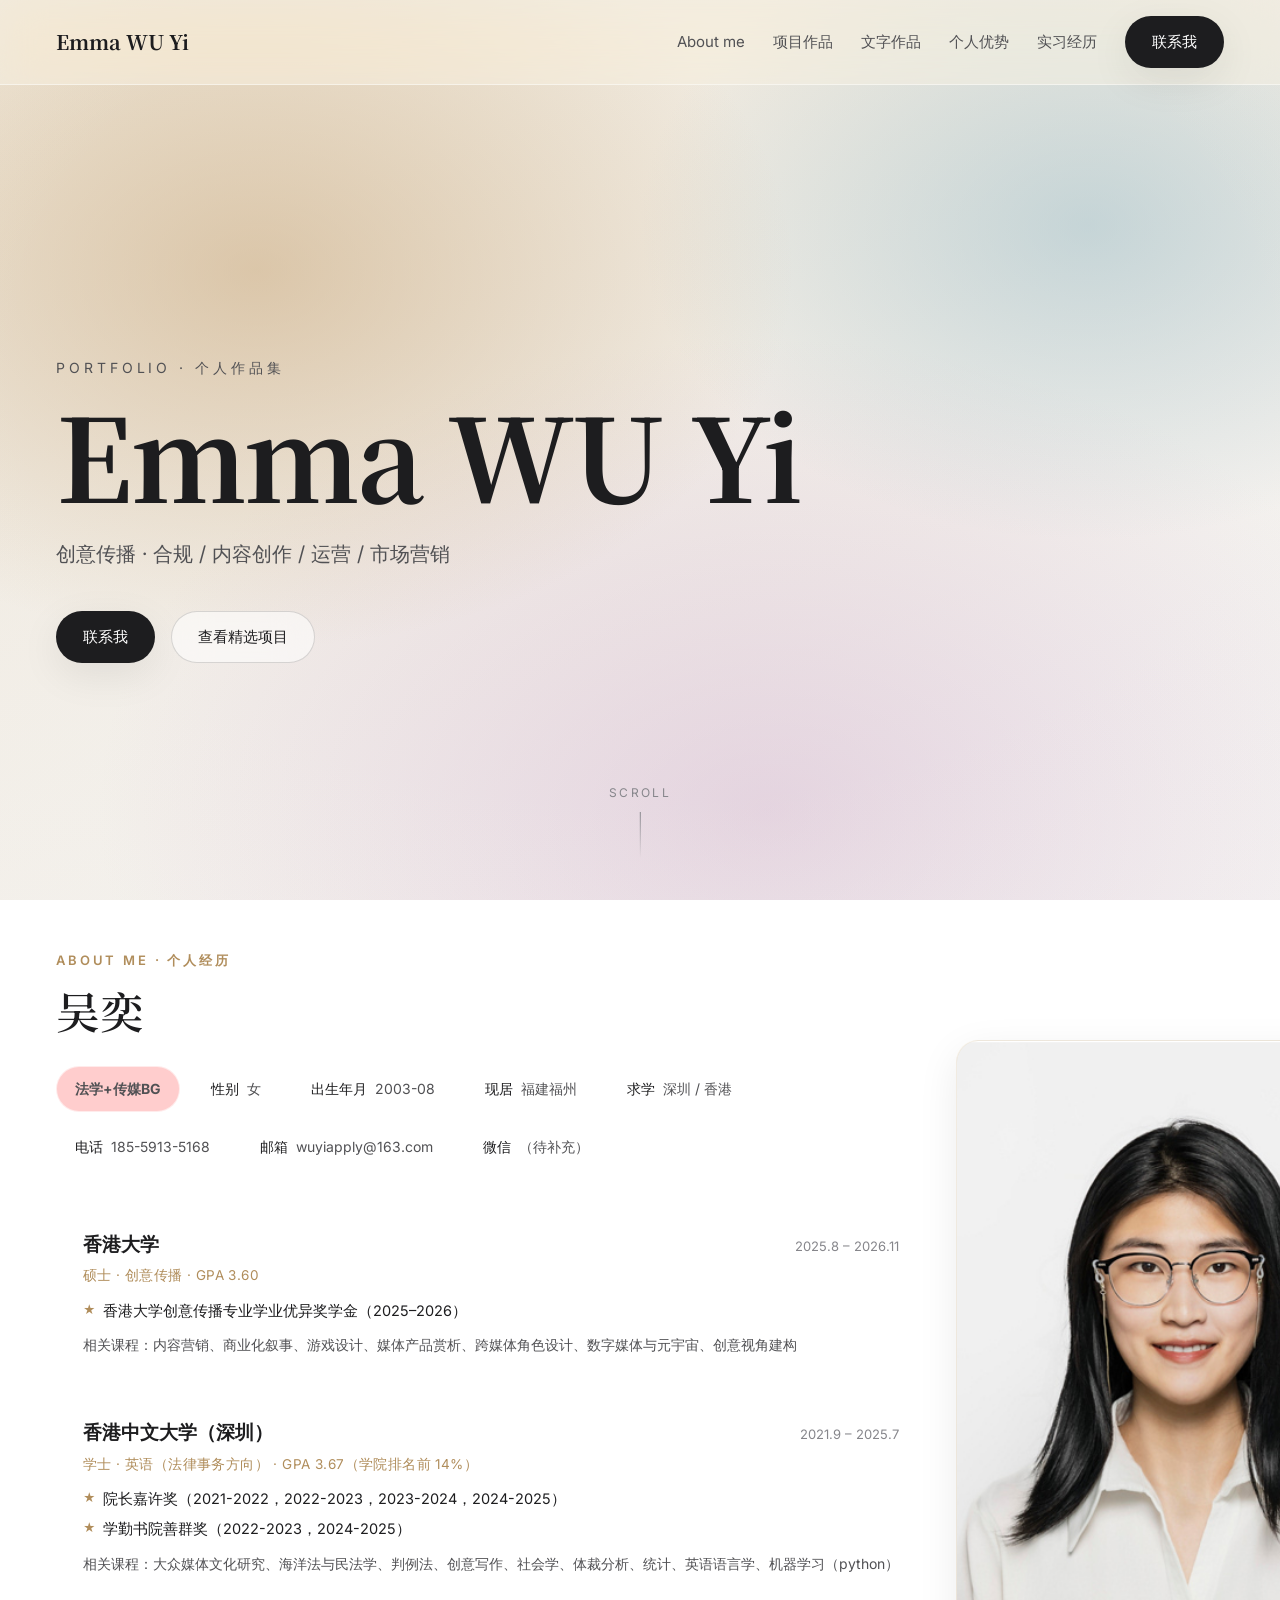
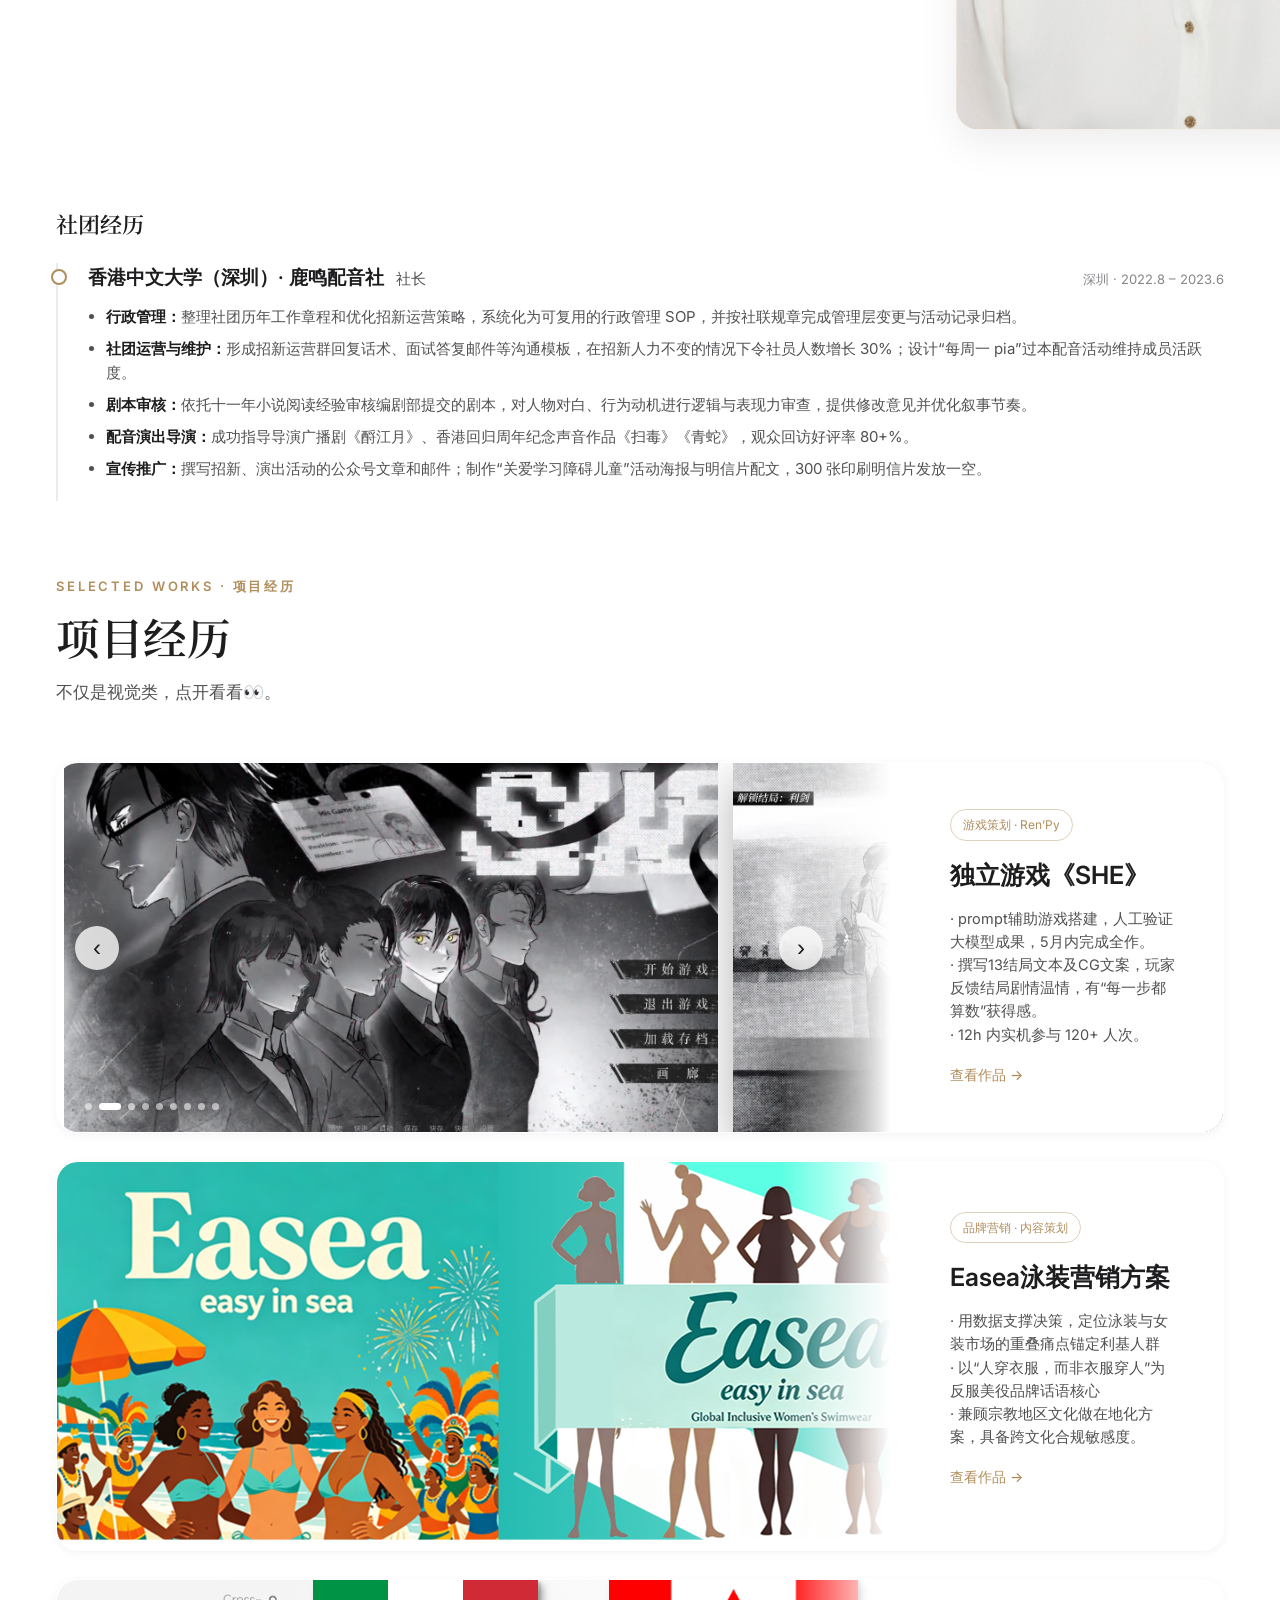
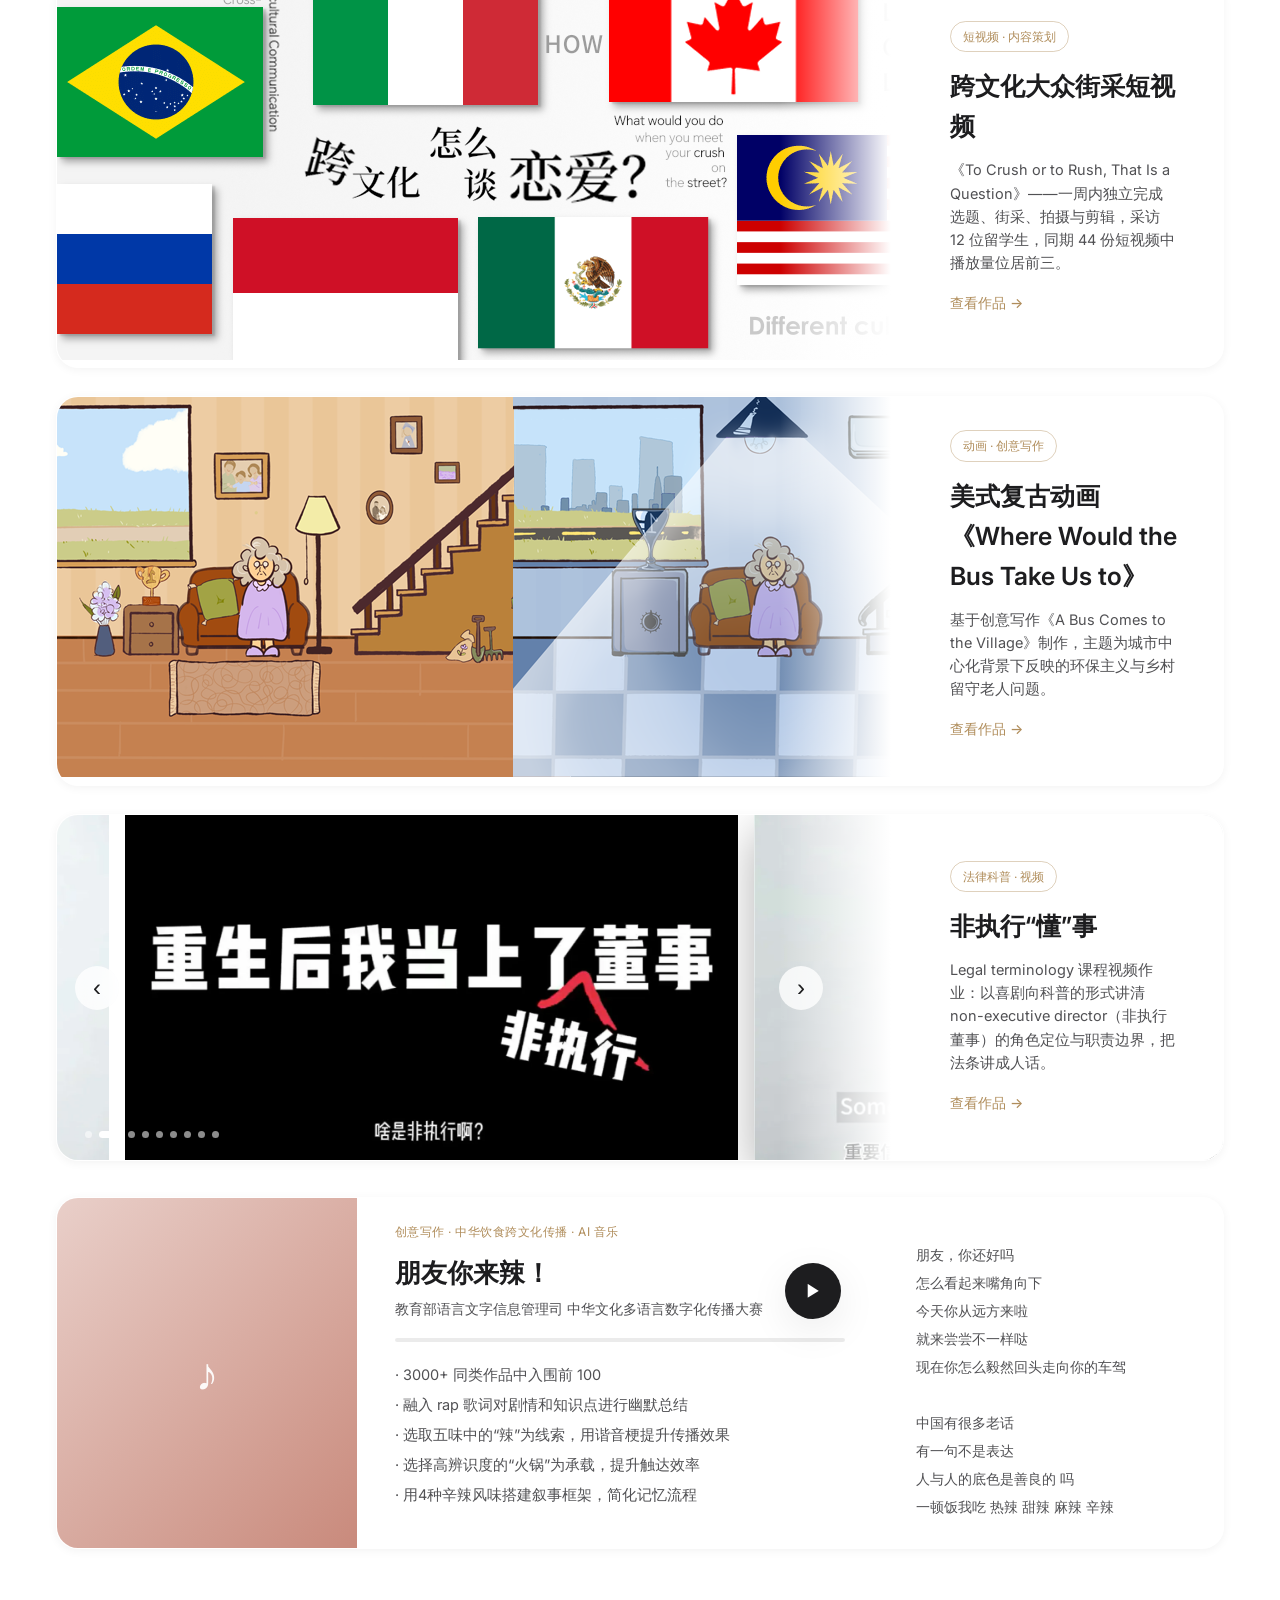
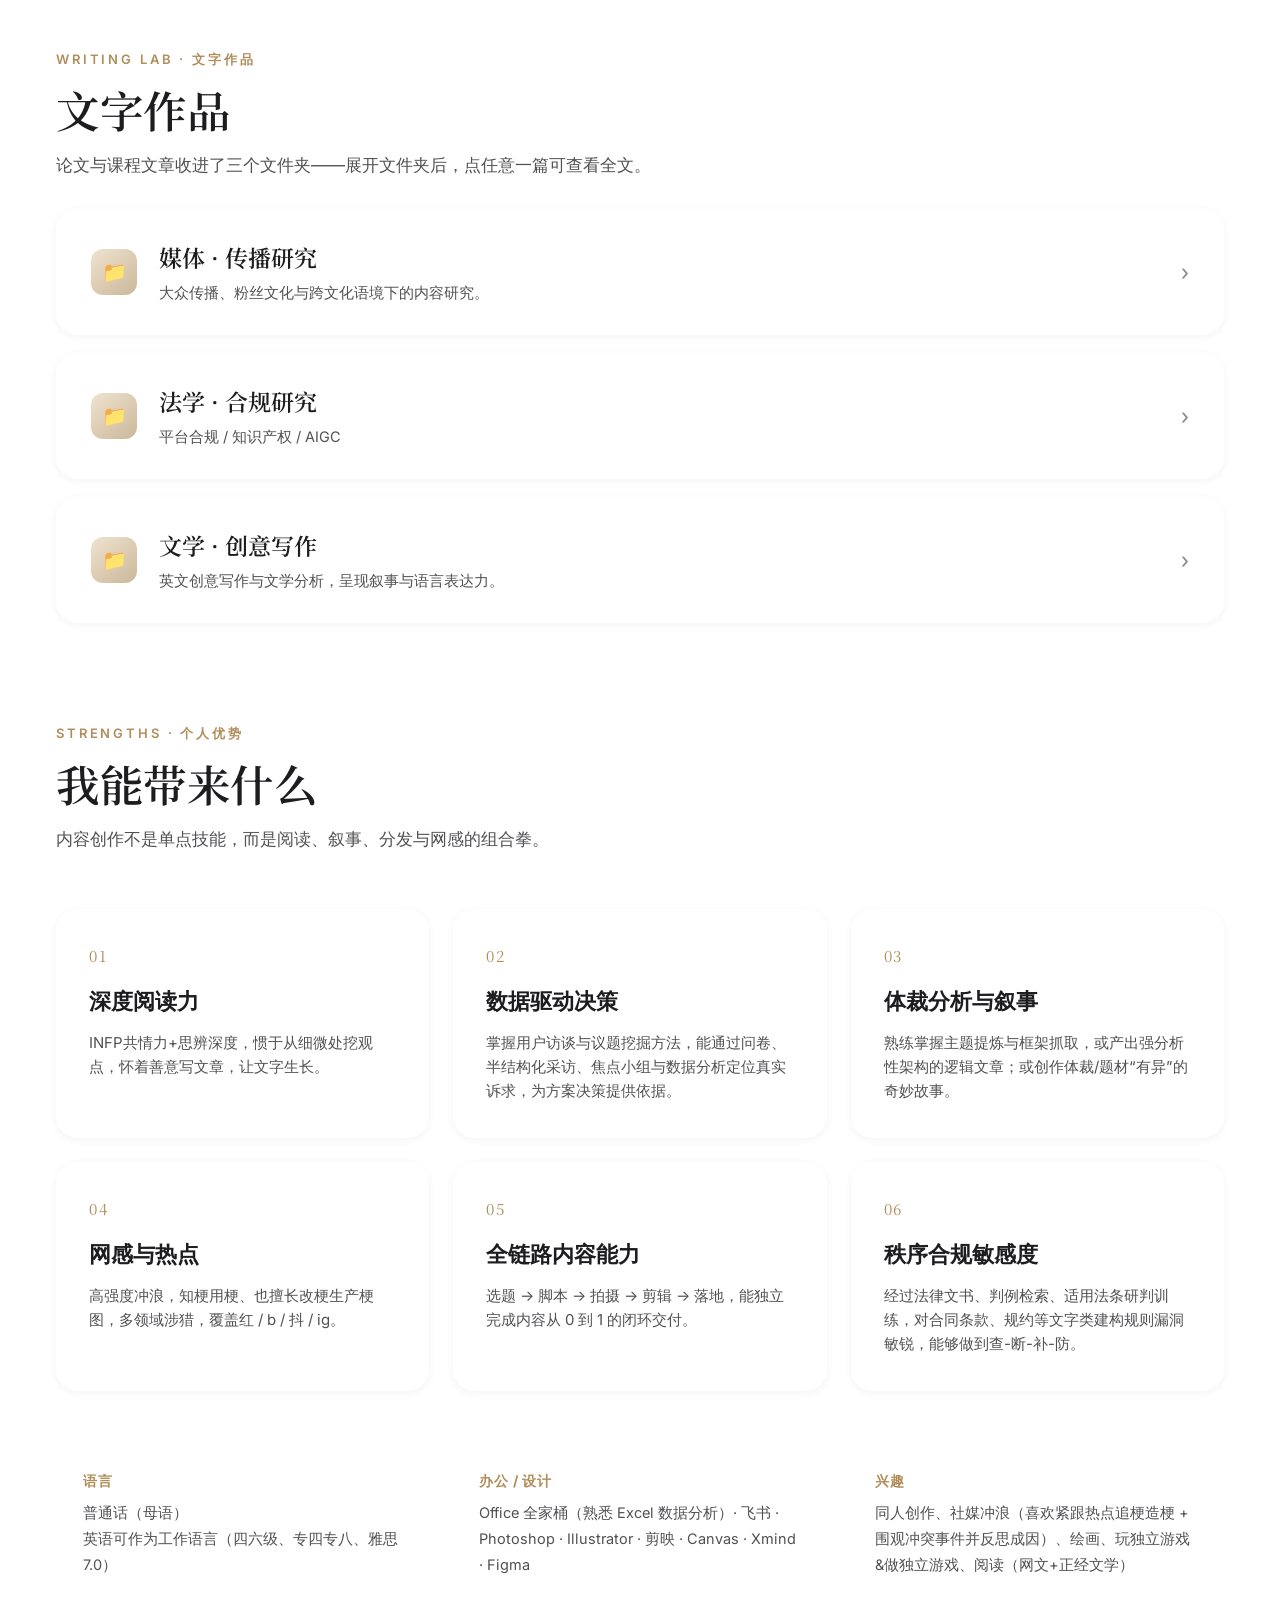
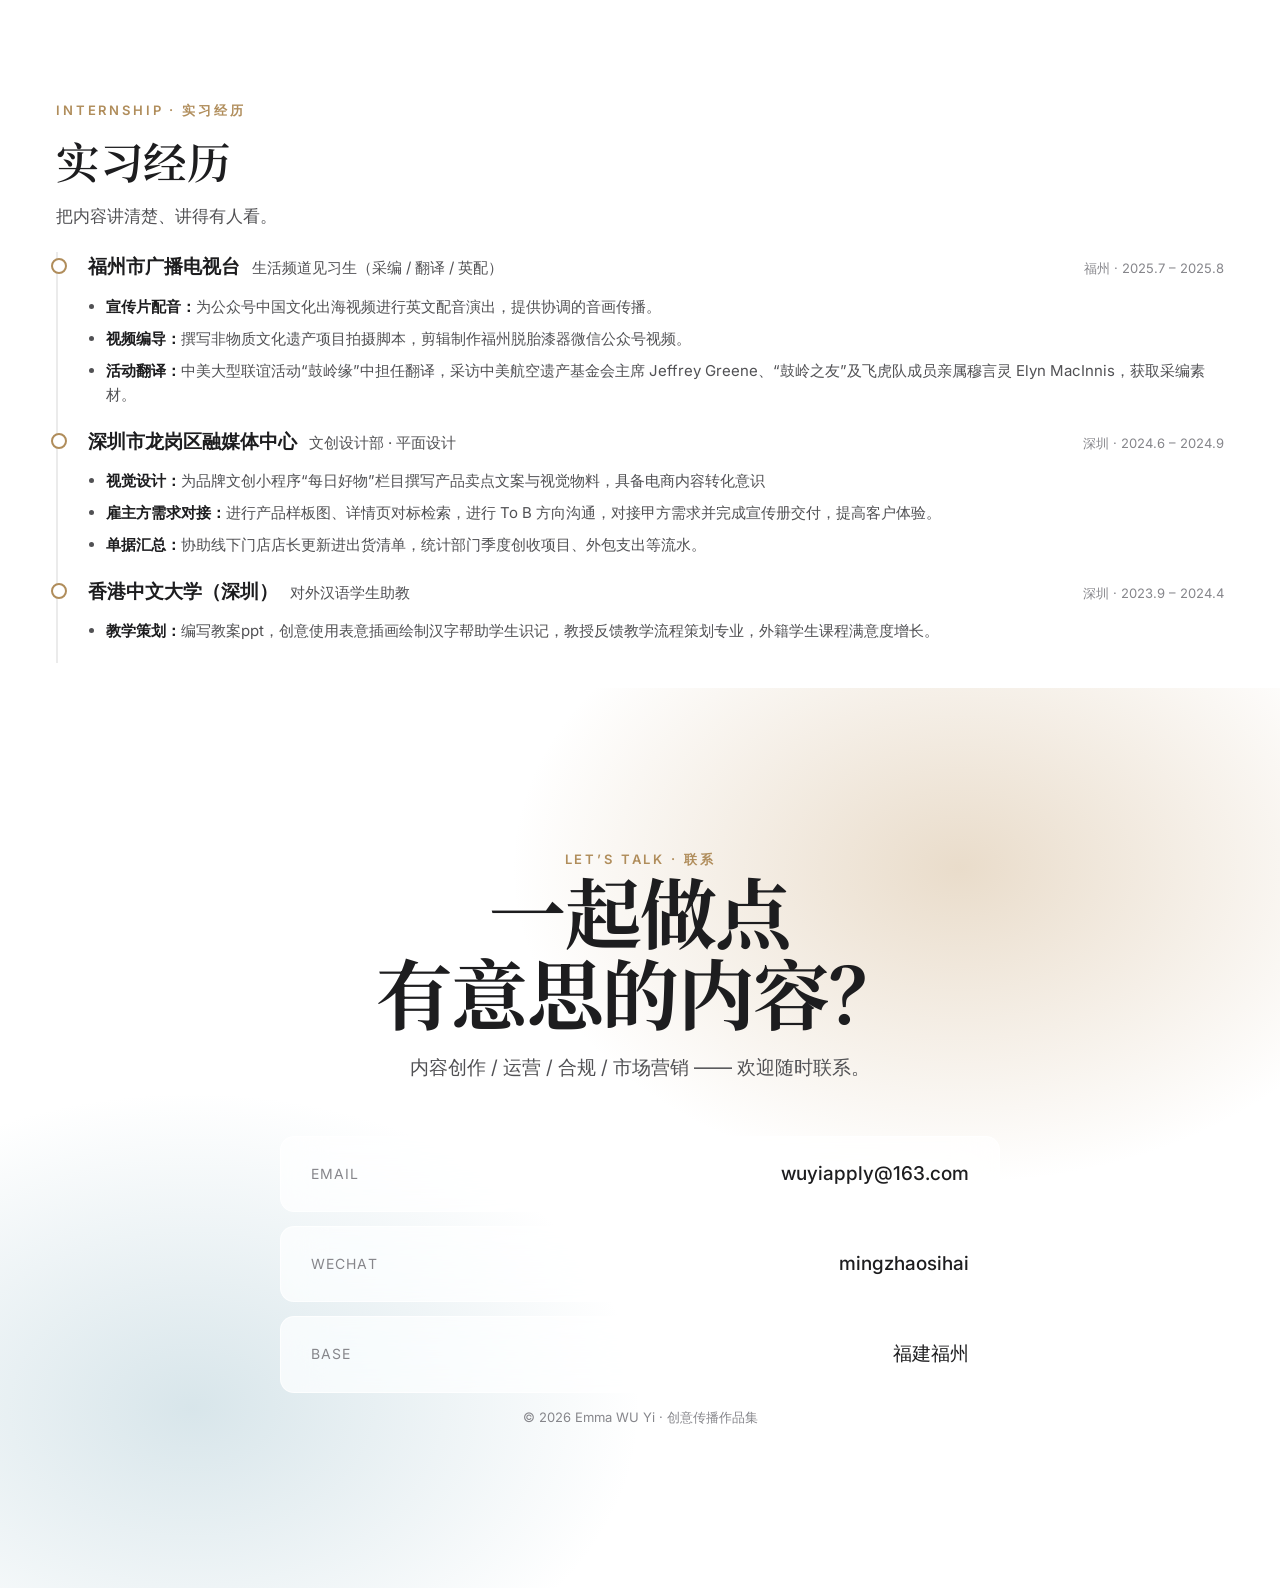
==== index.html @ e757d4c6 "修改手机号码" ====
<!doctype html>
<html lang="zh-CN" data-page-node-id="fLAvSYd5Tlzxn0BbyEKais">

<head data-page-node-id="GMe8XgW9xIvJHlhoUX1zMX">
  <meta charset="UTF-8" data-page-node-id="xTHxE9Wo6LskMJSPnPgTNp" />
  <meta name="viewport" content="width=device-width, initial-scale=1.0" data-page-node-id="A0EKxz6aYEAyzyCd9VYVHd" />
  <title>Emma WU Yi · 创意传播作品集</title>
  <meta name="description" content="Emma WU Yi（吴奕）· 香港大学创意传播硕士 · 内容创作 / 运营 / 合规 / 市场营销 作品集"
    data-page-node-id="vBFxt35wQGwJTEwygOHHVu" />
  <link rel="preconnect" href="https://fonts.googleapis.com" data-page-node-id="gXtj5558EzHO9x5J5yZG4g" />
  <link rel="preconnect" href="https://fonts.gstatic.com" crossorigin data-page-node-id="sZ4BDzYSjBiT0i5zQ9kero" />
  <link
    href="https://fonts.googleapis.com/css2?family=Inter:wght@300;400;500;600;700&family=Noto+Serif+SC:wght@400;500;600;700&display=swap"
    rel="stylesheet" data-page-node-id="1K9t5K2ClI0KzwqGZvB5JI" />

  <!-- 纯原生版：只有样式表 + 一个脚本，无框架、无构建 -->
  <link rel="stylesheet" href="styles.css" data-page-node-id="gIV570PDKIPazyZJpyrdZz" />
  <script src="main.js" defer></script>
</head>

<body data-page-node-id="Erj10BrL99hN7gB6AYAAg4">
  <!-- ★ 页面所有文字都写在下面，直接用编辑器改这里即可 ★ -->
  <nav class="nav" data-page-node-id="iY7lMxeUAlChdfECbR8g3t">
    <div class="nav__brand" data-page-node-id="vT3glMLys8V1XDHq5C6e5L">Emma WU Yi
      <!-- <small data-page-node-id="RDFRTK7AA6XfpLcyobvdQl">吴奕</small> -->
    </div>
    <div class="nav__links" data-page-node-id="lMQ9ZNKFDkDMg791y8FMGW"><a class="nav__link" href="#about"
        data-page-node-id="6Q5ccCyfGEFjMDFkXVjRrW">About me</a><a class="nav__link" href="#projects"
        data-page-node-id="CBBtmk0BTYuZ78TyNfVHHV">
        项目作品</a><a class="nav__link" href="#writings" data-page-node-id="UlRLHuGHOMgb9luX1qRMEQ">
        文字作品</a><a class="nav__link" href="#strengths" data-page-node-id="Yuy4iE0KTcjuX21rBJ8kBm">
        个人优势</a><a class="nav__link" href="#internship" data-page-node-id="ZkChF93YiovrYHbBECKypO">
        实习经历</a><a class="btn btn--primary" href="#contact" data-page-node-id="kdXnpQma9MYG8carKdTvZA">
        联系我</a></div>
  </nav>
  <main data-page-node-id="puAo5je2Y6yAwA3pOsKZmf">
    <header class="hero" id="top" data-page-node-id="3I4AMwv2M6evnOruQSMUfs">
      <div class="hero__media" data-page-node-id="V0NcgceV7cYAnDksNrrwsU"></div>
      <!--span class="hero__media-tag" data-page-node-id="sqTqHBUayKPgfSGuqG9XLA">视频背景 · 待替换</span-->
      <div class="container hero__inner" data-page-node-id="9tZt9v8lkhcZMlfrYNKzZ4">
        <p class="hero__kicker" data-page-node-id="9v2TCyBXngJ2cyPHJOjMdk">
          PORTFOLIO · 个人作品集</p>
        <h1 class="hero__title" data-page-node-id="NEcWzOU06SPogAWWU48Bl6">
          Emma WU Yi</h1>
        <p class="hero__tagline" data-page-node-id="EW43r8r7EBhMZxSps6KTNc">
          创意传播 · 合规 / 内容创作 / 运营 / 市场营销</p>
        <div class="hero__actions" data-page-node-id="50x4NtAqbx3fa4PnMDGw1h"><a class="btn btn--primary"
            href="#contact" data-page-node-id="hEgsK36mXbSOQLSYT8tLnk">
            联系我</a><a class="btn btn--ghost" href="#projects" data-page-node-id="qNyNu3V5ZJ0bvWpoyYQfco">
            查看精选项目</a></div>
      </div>
      <div class="hero__scroll" data-page-node-id="rMuIAxwvkraruti3t3hwGk"><span
          data-page-node-id="xpoc8Wc9myVGLlTnCdAWCZ">SCROLL</span><span class="line"
          data-page-node-id="ywr9QEhnzdMVfpEscT1eIA"></span></div>
    </header>
    <section id="about" data-page-node-id="rAydHnK5gGcSTcJcLWmIqu">
      <div class="container" data-page-node-id="QtlgoxFtR4pQfndWgeSSgk">
        <p class="eyebrow" data-page-node-id="kDZffERrJcRIX8FxplQfzK">About me · 个人经历</p>
        <h2 class="section-title" data-page-node-id="ar08vemN4dCbJj5rExAipB">
          吴奕</h2>
        <div class="about__grid" data-page-node-id="ZsCyyTmAbJp85ZI66AQdDP">
          <div class="about__col" data-page-node-id="p3IxAWPNaQkXFO8NY8xVeS">
            <div class="about__contact" data-page-node-id="RhibxR0QCXmwkXK9BfaaK7"><span class="chip__highlight"
                data-page-node-id="tjXWkr2n6Srn0Tz1VMrXjw"><b data-page-node-id="LBKPPpfWwoYOY8cchGMyxY">
                  法学+传媒BG</b> </span><span class="chip"
                data-page-node-id="tjXWkr2n6Srn0Tz1VMrXjw"><b data-page-node-id="LBKPPpfWwoYOY8cchGMyxY">
                  性别</b> 女</span><span class="chip" data-page-node-id="qaqcxlf3HcPEXt0EhnTTTT"><b
                  data-page-node-id="VacC5x5tlIXm8IDqtsF1Da">
                  出生年月</b> 2003-08</span><span class="chip" data-page-node-id="gqmyxoD6eHWyVMPjXlQLdS"><b
                  data-page-node-id="W4LWSwbmKTjNkWg7pSrVNK">
                  现居</b> 福建福州</span><span class="chip" data-page-node-id="udLABiwu0GZkZr8yFHpe3D"><b
                  data-page-node-id="VoLC8p4JNU5SH4HwzqOAWW">求学</b> 深圳 / 香港</span><span class="chip"
                data-page-node-id="1GekinP2Z0XnX3YvDbpUYx"><b data-page-node-id="xAYLeqphVa0O6Qr3INVOx1">电话</b>
                185-5913-5168</span><span class="chip" data-page-node-id="IG5Yb3LC17OFx35oMmaUNs"><b
                  data-page-node-id="UMhprule9Z5mZK8DHoRLDy">
                  邮箱</b> wuyiapply@163.com</span><span class="chip" data-page-node-id="Ala8V58Ym01E1BZPnf8d8V"><b
                  data-page-node-id="ZNrps1w6DR5xGEVQcHJgCI">
                  微信</b> （待补充）</span></div>
            <div class="edu" data-page-node-id="cDePt3xOjAj7Mz5A8tBc3Y">
              <div class="edu__item" data-page-node-id="9T4SlDslVvbLwBBdMlyvP5">
                <div class="edu__head" data-page-node-id="qcoDwqXw4xfOpPtaAgcCvu">
                  <h4 data-page-node-id="8P7mD2JE6vwxVdQWkFXY8r">
                    香港大学</h4><span class="edu__period" data-page-node-id="9Vqi43D7n2KEBTcRVXiB94">
                    2025.8 – 2026.11</span>
                </div>
                <div class="edu__meta" data-page-node-id="nuISXedGT8KObv4Uo3LhLq">
                  硕士 · 创意传播 · GPA 3.60</div>
                <ul class="edu__awards" data-page-node-id="MZF5Yn5sIvvsXZzvB5mA3t">
                  <li data-page-node-id="9KytBhDsCjyJ41MrMxlvHo">
                    香港大学创意传播专业学业优异奖学金（2025–2026）</li>
                </ul>
                <p class="edu__courses" data-page-node-id="vaKzTdo3mCBWh3u7WV4wE4">
                  相关课程：内容营销、商业化叙事、游戏设计、媒体产品赏析、跨媒体角色设计、数字媒体与元宇宙、创意视角建构</p>
              </div>
              <div class="edu__item" data-page-node-id="dZkFkSMaVTMMP5SgDkncIB">
                <div class="edu__head" data-page-node-id="lol0XZeOaNX7vgu7HRPKRG">
                  <h4 data-page-node-id="x6lKcPSOCsdHuqnkUYnigr">
                    香港中文大学（深圳）</h4><span class="edu__period" data-page-node-id="U8WnTrFtrSOJOwe5b0NvtV">
                    2021.9 – 2025.7</span>
                </div>
                <div class="edu__meta" data-page-node-id="tOlHBchDrDjIZNZtciBWHX">
                  学士 · 英语（法律事务方向） · GPA 3.67（学院排名前 14%）</div>
                <ul class="edu__awards" data-page-node-id="WSRQoa1gGjknHmJX5IWQgE">
                  <li data-page-node-id="ahgmmW3hZWS9fFapNaYooL">
                    院长嘉许奖（2021-2022，2022-2023，2023-2024，2024-2025）</li>
                  <li data-page-node-id="kBKoblL6TUyaJC5v3EhW7N">
                    学勤书院善群奖（2022-2023，2024-2025）</li>
                </ul>
                <p class="edu__courses" data-page-node-id="pk57tIPZWKncHr7AADeod5">
                  相关课程：大众媒体文化研究、海洋法与民法学、判例法、创意写作、社会学、体裁分析、统计、英语语言学、机器学习（python）</p>
              </div>
            </div>
          </div>
          <figure class="portrait"><img src="images/portrait.jpg" alt="个人照片"></figure>
        </div>
        <div class="about__extra" data-page-node-id="EUZQH0E6mOSH18SRRJH72o">
          <h3 class="subhead" data-page-node-id="TextgjvLB4AtSUU5MofQDw">
            社团经历</h3>
          <div class="timeline" data-page-node-id="xFxwFN1rJclWEjgyWxenHO">
            <div class="tl__item" data-page-node-id="lTCBHLi1dYsyX7BvRA4bEg">
              <div class="tl__top" data-page-node-id="Vb1a9wwk5Sq4FfdjquApqE"><span class="tl__org"
                  data-page-node-id="XWo7VqdQfarX3FqVIzFY1l">
                  香港中文大学（深圳）· 鹿鸣配音社</span><span class="tl__role" data-page-node-id="08lvPppeo93Q9S8EeQseoT">
                  社长</span><span class="tl__period" data-page-node-id="zYOrr2dgCpB4RdFo2wi0OJ">
                  深圳 · 2022.8 – 2023.6</span></div>
              <ul class="tl__points" data-page-node-id="Mf1HaqiJwczgedlaRcbhyx">
                <li data-page-node-id="2LpGNWGcdRJtj4Fp70rKvE"><b data-page-node-id="kIbzD54w3lLZfxoGxFFKYU">
                    行政管理：</b>整理社团历年工作章程和优化招新运营策略，系统化为可复用的行政管理 SOP，并按社联规章完成管理层变更与活动记录归档。</li>
                <li data-page-node-id="RmNz7LG461nN65EiVjGZSl"><b data-page-node-id="dy0UA1vrCswFAEwJycwMae">
                    社团运营与维护：</b>形成招新运营群回复话术、面试答复邮件等沟通模板，在招新人力不变的情况下令社员人数增长 30%；设计“每周一 pia”过本配音活动维持成员活跃度。</li>
                <li data-page-node-id="AJd9peZbxHuHXqeiiGubU9"><b data-page-node-id="ftpOd9uiKbBD5cHRgHsHbr">
                    剧本审核：</b>依托十一年小说阅读经验审核编剧部提交的剧本，对人物对白、行为动机进行逻辑与表现力审查，提供修改意见并优化叙事节奏。</li>
                <li data-page-node-id="lBbIlnAyQSlHastMq3AJOW"><b data-page-node-id="83gfdmgj44UinKYcDcoNLo">
                    配音演出导演：</b>成功指导导演广播剧《酹江月》、香港回归周年纪念声音作品《扫毒》《青蛇》，观众回访好评率 80+%。</li>
                <li data-page-node-id="kW0MDr3zl54dCNcENijzxq"><b data-page-node-id="6MK2n4yClaCtq8Cg8Lzubt">
                    宣传推广：</b>撰写招新、演出活动的公众号文章和邮件；制作“关爱学习障碍儿童”活动海报与明信片配文，300 张印刷明信片发放一空。</li>
              </ul>
            </div>
          </div>
        </div>
      </div>
    </section>
    <section id="projects" data-page-node-id="oIwXpXFDjT8ddmzyPjewLe">
      <div class="container" data-page-node-id="6wtntAq87ucMZ2phyEGbZv">
        <p class="eyebrow" data-page-node-id="54JuAK20GwwvL1l1WlBpOM">
          Selected Works · 项目经历</p>
        <h2 class="section-title" data-page-node-id="ZoPV4RYbSSWaPS2NETMhax">
          项目经历</h2>
        <p class="section-lede" data-page-node-id="QVtOXKa6sdB06s4e418JNS">
          不仅是视觉类，点开看看👀。</p>
        <div class="works" data-page-node-id="YGx6XcOBehPmAdFwdQevVH">
          <article class="workcard" data-page-node-id="x4DPr8H3un71QFLHrYRt9w">
            <div class="workcard__media" data-page-node-id="GJnCqzDiDwid7IUuRjYmo5">
              <div class="carousel" data-page-node-id="oTiKMBrBXG06k2LxgdgJiS">
                <img src="images/she_01.webp" alt="独立游戏《SHE》 图 1" class="is-active" loading="eager" draggable="false" data-page-node-id="sQiDeZ2kUlB0bDmV4scEYO" />
                <img src="images/she_02.webp" alt="独立游戏《SHE》 图 2" class="" loading="lazy" draggable="false" data-page-node-id="jEiJB2MRmb37EenFb8FThK" />
                <img src="images/she_03.webp" alt="独立游戏《SHE》 图 3" class="" loading="lazy" draggable="false" data-page-node-id="GdDtflA2Gch2UxhBK64XQa" />
                <img src="images/she_04.webp" alt="独立游戏《SHE》 图 4" class="" loading="lazy" draggable="false" data-page-node-id="t4yJgCCGbOOI9pCr1aikhT" />
                <img src="images/she_05.webp" alt="独立游戏《SHE》 图 5" class="" loading="lazy" draggable="false" data-page-node-id="is5tgonuUPjxtSEVMoLP9Y" />
                <img src="images/she_06.webp" alt="独立游戏《SHE》 图 6" class="" loading="lazy" draggable="false" data-page-node-id="R6mtaZ2yWo84P1MtX0ndIf" />
                <img src="images/she_07.webp" alt="独立游戏《SHE》 图 7" class="" loading="lazy" draggable="false" data-page-node-id="dd9l00H0Hmh25ZHwgLK3gF" />
                <img src="images/she_08.webp" alt="独立游戏《SHE》 图 8" class="" loading="lazy" draggable="false" data-page-node-id="blOzn2AzDp8xOXdCJAW2pH" />
                <img src="images/she_09.webp" alt="独立游戏《SHE》 图 9" class="" loading="lazy" draggable="false" />
                <button type="button" class="carousel__nav carousel__nav--prev" aria-label="上一张" data-page-node-id="CDcovr05tRC1puWz1vwsA9">‹</button>
                <button type="button" class="carousel__nav carousel__nav--next" aria-label="下一张" data-page-node-id="IAiSJXbWBeyr9qLIlIxh8t">›</button>
                <div class="carousel__dots" data-page-node-id="AZprKAi15mheUpd6DynJwt">
                  <button class="is-active" aria-label="第 1 张" data-page-node-id="zaMlGRVtxQLG5aEu5nTr0P"></button>
                  <button class=""aria-label="第 2 张" data-page-node-id="lhADFCZV1fZUxrF3MEE4M6"></button>
                  <button class=""aria-label="第 3 张" data-page-node-id="RWgNU7a8bjyHQEMEn3JHbi"></button>
                  <button class=""aria-label="第 4 张" data-page-node-id="4yJA4NTN9dKGvJoSOvlCxw"></button>
                  <button class=""aria-label="第 5 张" data-page-node-id="m1mhjUHVPDeB3MIGWQCWOb"></button>
                  <button class=""aria-label="第 6 张" data-page-node-id="htSdiXCH4MBddEIvHRVdPt"></button>
                  <button class=""aria-label="第 7 张" data-page-node-id="N4Xo1bBFWG7cAUFQXMt1gj"></button>
                  <button class=""aria-label="第 8 张" data-page-node-id="AHudmEEaQ50ZumxJdXZm1O"></button>
                  <button class=""aria-label="第 9 张" data-page-node-id="AHudmEEaQ50ZumxJdXZm1O"></button>
                </div>
              </div>
            </div>
            <div class="workcard__body" data-page-node-id="8DmWX5tIWMuafFto8XVAzS"><span class="workcard__tag"
                data-page-node-id="CNWBVXHRiv5tbMh8IWWor4">
                游戏策划 · Ren’Py</span>
              <h3 data-page-node-id="cbyHfIeAJxZy1zlF2KBVOQ">
                独立游戏《SHE》</h3>
              <p data-page-node-id="HEtZrdW3q3ItQVGviIwV8Y">
                 · prompt辅助游戏搭建，人工验证大模型成果，5月内完成全作。</br>
                 · 撰写13结局文本及CG文案，玩家反馈结局剧情温情，有“每一步都算数”获得感。</br>
                 · 12h 内实机参与 120+ 人次。</p><a
                class="card__link" href="https://pan.baidu.com/s/1yIBosH7EujaNUmgxBz2f9g?pwd=cz4q" target="_blank"
                rel="noreferrer" data-page-node-id="RiDfKXLfmmkr6q3Gc18sLH">
                查看作品 →</a>
            </div>
          </article>
          <article class="staticcard" data-page-node-id="PGWFkJ14cjQJWLI2LAs5T5">
            <div class="staticcard__media" data-page-node-id="GhTqMh9YE6pYFLMBl7JJCh">
              <img src="images/图1.png" alt="Easea 泳装全球化营销方案 图 1" class="is-active" loading="eager" draggable="false" />
              <!-- <div class="carousel" data-page-node-id="dDSDRYGUanVSyQXPyWkkSI">
                <img src="images/easea_01.webp" alt="Easea 泳装全球化营销方案 图 1" class="is-active" loading="eager" draggable="false" />
                <img src="images/she_02.webp" alt="Easea 泳装全球化营销方案 图 2" loading="lazy" draggable="false" />
                <img src="images/she_03.webp" alt="Easea 泳装全球化营销方案 图 3" loading="lazy" draggable="false" />
                <img src="images/she_04.webp" alt="Easea 泳装全球化营销方案 图 4" loading="lazy" draggable="false" />
                <img src="images/she_06.webp" alt="Easea 泳装全球化营销方案 图 6" loading="lazy" draggable="false" />
                <img src="images/she_07.webp" alt="Easea 泳装全球化营销方案 图 7" loading="lazy" draggable="false" />
                <img src="images/she_08.webp" alt="Easea 泳装全球化营销方案 图 8" loading="lazy" draggable="false" />
                <button type="button" class="carousel__nav carousel__nav--prev" aria-label="上一张">‹</button>
                <button type="button" class="carousel__nav carousel__nav--next" aria-label="下一张">›</button>
                <div class="carousel__dots">
                  <button class="is-active" aria-label="第 1 张"></button>
                  <button aria-label="第 2 张"></button>
                  <button aria-label="第 3 张"></button>
                  <button aria-label="第 4 张"></button>
                  <button aria-label="第 5 张"></button>
                  <button aria-label="第 6 张"></button>
                  <button aria-label="第 7 张"></button>
                  <button aria-label="第 8 张"></button>
                </div>
              </div> -->
            </div>
            <div class="staticcard__body" data-page-node-id="RGZKx21qgyWQ0DlstyJJ6B"><span class="staticcard__tag"
                data-page-node-id="eAyr4i3WKqfjL4eonX9Jjd">
                品牌营销 · 内容策划</span>
              <h3 data-page-node-id="JtJAtcmJwUC2rkpBpBLX0G">
                Easea泳装营销方案</h3>
              <p data-page-node-id="OL0l97u9gHouOZREQ6qLoK">
                 · 用数据支撑决策，定位泳装与女装市场的重叠痛点锚定利基人群</br>
                 · 以“人穿衣服，而非衣服穿人”为反服美役品牌话语核心</br>
                 · 兼顾宗教地区文化做在地化方案，具备跨文化合规敏感度。</p><a
                class="card__link" href="https://canva.link/8c7fbokw2dlzv0o" target="_blank" rel="noreferrer"
                data-page-node-id="nmcZClBpPmMWM3GkWHEdIN">查看作品 →</a>
            </div>
          </article>
          
          <article class="staticcard" data-page-node-id="PGWFkJ14cjQJWLI2LAs5T5">
            <div class="staticcard__media" data-page-node-id="GhTqMh9YE6pYFLMBl7JJCh">
              <img src="images/跨文化01.png" class="is-active" loading="eager" draggable="false" /></div>
            <div class="staticcard__body" data-page-node-id="RGZKx21qgyWQ0DlstyJJ6B"><span class="staticcard__tag"
                data-page-node-id="eAyr4i3WKqfjL4eonX9Jjd">
                短视频 · 内容策划</span>
              <h3 data-page-node-id="0nNoSszXvNGUciDPBKjGvl">
                跨文化大众街采短视频</h3>
              <p data-page-node-id="Kdly7TO9LgxCCaZElv3vyD">
                《To Crush or to Rush, That Is a Question》——一周内独立完成选题、街采、拍摄与剪辑，采访 12 位留学生，同期 44 份短视频中播放量位居前三。</p><a
                class="card__link" href="https://connecthkuhk-my.sharepoint.com/:v:/g/personal/u3663860_connect_hku_hk/IQA2BeXZr2t-SJMFVMze_XsqAdYAPcX2lrElikogphZgG1Y?nav=eyJyZWZlcnJhbEluZm8iOnsicmVmZXJyYWxBcHAiOiJPbmVEcml2ZUZvckJ1c2luZXNzIiwicmVmZXJyYWxBcHBQbGF0Zm9ybSI6IldlYiIsInJlZmVycmFsTW9kZSI6InZpZXciLCJyZWZlcnJhbFZpZXciOiJNeUZpbGVzTGlua0NvcHkifX0&e=iqRkRG" target="_blank" rel="noreferrer" data-page-node-id="dKZ40uEtp1M8rYS9PSg4uX">
                查看作品 →</a>
            </div>
          </article>
          
          <article class="staticcard" data-page-node-id="PGWFkJ14cjQJWLI2LAs5T5">
            <div class="staticcard__media" data-page-node-id="GhTqMh9YE6pYFLMBl7JJCh">
              <img src="images/brown.png" class="is-active" loading="eager" draggable="false" />
            </div>
            <div class="staticcard__body" data-page-node-id="RGZKx21qgyWQ0DlstyJJ6B"><span class="staticcard__tag"
                data-page-node-id="eAyr4i3WKqfjL4eonX9Jjd">
                动画 · 创意写作</span>
              <h3 data-page-node-id="pqryo7Fi5XJestNAlYkCQ8">
                美式复古动画《Where Would the Bus Take Us to》</h3>
              <p data-page-node-id="DV4UT2iZscd72IyiWZSekP">
                基于创意写作《A Bus Comes to the Village》制作，主题为城市中心化背景下反映的环保主义与乡村留守老人问题。</p><a class="card__link"
                href="https://www.douyin.com/video/7668012660193053987" target="_blank" rel="noreferrer"
                data-page-node-id="UYSRWFBjDL14vSrVY63eiK">
                查看作品 →</a>
            </div>
          </article>
          <article class="workcard" data-page-node-id="CVNs7I4DrFgndjKJ1Q2G7S">
            <div class="workcard__media" data-page-node-id="GJnCqzDiDwid7IUuRjYmo5">
              <div class="carousel" data-page-node-id="oTiKMBrBXG06k2LxgdgJiS">
                <img src="images/ned_01.webp" class="is-active" loading="eager" draggable="false" data-page-node-id="sQiDeZ2kUlB0bDmV4scEYO" />
                <img src="images/ned_02.webp" class="" loading="lazy" draggable="false" data-page-node-id="jEiJB2MRmb37EenFb8FThK" />
                <img src="images/ned_03.webp" class="" loading="lazy" draggable="false" data-page-node-id="GdDtflA2Gch2UxhBK64XQa" />
                <img src="images/ned_04.webp" class="" loading="lazy" draggable="false" data-page-node-id="t4yJgCCGbOOI9pCr1aikhT" />
                <img src="images/ned_05.webp" class="" loading="lazy" draggable="false" data-page-node-id="is5tgonuUPjxtSEVMoLP9Y" />
                <img src="images/ned_06.webp" class="" loading="lazy" draggable="false" data-page-node-id="R6mtaZ2yWo84P1MtX0ndIf" />
                <img src="images/ned_07.webp" class="" loading="lazy" draggable="false" data-page-node-id="dd9l00H0Hmh25ZHwgLK3gF" />
                <img src="images/ned_08.webp" class="" loading="lazy" draggable="false" data-page-node-id="blOzn2AzDp8xOXdCJAW2pH" />
                <img src="images/ned_09.webp" class="" loading="lazy" draggable="false" />
                <button type="button" class="carousel__nav carousel__nav--prev" aria-label="上一张" data-page-node-id="CDcovr05tRC1puWz1vwsA9">‹</button>
                <button type="button" class="carousel__nav carousel__nav--next" aria-label="下一张" data-page-node-id="IAiSJXbWBeyr9qLIlIxh8t">›</button>
                <div class="carousel__dots" data-page-node-id="AZprKAi15mheUpd6DynJwt">
                  <button class="is-active" aria-label="第 1 张" data-page-node-id="zaMlGRVtxQLG5aEu5nTr0P"></button>
                  <button class=""aria-label="第 2 张" data-page-node-id="lhADFCZV1fZUxrF3MEE4M6"></button>
                  <button class=""aria-label="第 3 张" data-page-node-id="RWgNU7a8bjyHQEMEn3JHbi"></button>
                  <button class=""aria-label="第 4 张" data-page-node-id="4yJA4NTN9dKGvJoSOvlCxw"></button>
                  <button class=""aria-label="第 5 张" data-page-node-id="m1mhjUHVPDeB3MIGWQCWOb"></button>
                  <button class=""aria-label="第 6 张" data-page-node-id="htSdiXCH4MBddEIvHRVdPt"></button>
                  <button class=""aria-label="第 7 张" data-page-node-id="N4Xo1bBFWG7cAUFQXMt1gj"></button>
                  <button class=""aria-label="第 8 张" data-page-node-id="AHudmEEaQ50ZumxJdXZm1O"></button>
                  <button class=""aria-label="第 9 张" data-page-node-id="AHudmEEaQ50ZumxJdXZm1O"></button>
                </div>
              </div>
            </div>
            <div class="workcard__body" data-page-node-id="aWGTvbKeRZR4Xwz2ajryKJ"><span class="workcard__tag"
                data-page-node-id="llVxySJVChVE5XPcpCFJRS">
                法律科普 · 视频</span>
              <h3 data-page-node-id="dCPflMGG3XCTg1X4UVzeCu">
                非执行“懂”事</h3>
              <p data-page-node-id="ze6Gq4iFCf5tUnDtq1TCEN">
                Legal terminology 课程视频作业：以喜剧向科普的形式讲清 non-executive director（非执行董事）的角色定位与职责边界，把法条讲成人话。</p><a
                class="card__link" href="https://connecthkuhk-my.sharepoint.com/:v:/g/personal/u3663860_connect_hku_hk/EVvqErtUlBtIpJyQs7L5xYMBCulvGv0B7m8ZbsrUcjxLDA?nav=eyJyZWZlcnJhbEluZm8iOnsicmVmZXJyYWxBcHAiOiJPbmVEcml2ZUZvckJ1c2luZXNzIiwicmVmZXJyYWxBcHBQbGF0Zm9ybSI6IldlYiIsInJlZmVycmFsTW9kZSI" rel="noreferrer" data-page-node-id="KY5ybatvKGV4OdFL0FZfhS">
                查看作品 →</a>
            </div>
          </article>
        </div>
        <article class="music" data-page-node-id="iwUSgjdXvKrrCFyqXjGlZ7">
          <div class="music__cover" style="background:linear-gradient(135deg, #e9cfc9 0%, #c98a7c 100%)"
            data-page-node-id="J72V6fZFPz2qvyYOXO2ua5"><span class="music__note"
              data-page-node-id="ZWOibn6DoBDAjDR0hTLYke">♪</span></div>
          <div class="music__main" data-page-node-id="xZd52cv1SXGz2KIWuhFx1o">
            <div class="music__top" data-page-node-id="cGyO12hAzNVZlJ7Z1xzeLq">
              <div class="music__titles" data-page-node-id="sD0EWD9iqWSrwMjlQNSIYh"><span class="music__tag"
                  data-page-node-id="iir1AzVXGt2MT8uShF3sCx">
                  创意写作 · 中华饮食跨文化传播 · AI 音乐</span>
                <h3 data-page-node-id="cNOfqGoQ9Qlun7cfokm31K">
                  朋友你来辣！</h3>
                <p class="music__sub" data-page-node-id="xQWSHAxNfADcUXpWzacT85">
                  教育部语言文字信息管理司 中华文化多语言数字化传播大赛</p>
              </div><button class="music__play " aria-label="播放" data-page-node-id="CTXw1GNRArZZxHvlpnXC6V">▶</button>
            </div>
            <div class="music__bar" data-page-node-id="1Vp5yIy8noMeGufzGd0EPS"><span style="width:0%"
                data-page-node-id="XKHsjr18IZlsP9wOAbFyXV"></span></div>
            <p class="music__brief" data-page-node-id="x4UxvpnJ7YbLPASiYMEwxE">
                ·  3000+ 同类作品中入围前 100</br>
                ·  融入 rap 歌词对剧情和知识点进行幽默总结</br>
                ·  选取五味中的“辣”为线索，用谐音梗提升传播效果</br>
                ·  选择高辨识度的“火锅”为承载，提升触达效率</br>
                ·  用4种辛辣风味搭建叙事框架，简化记忆流程</p>
            <div class="music__lyrics" aria-label="歌词" data-page-node-id="6f1aYIN5A5JTJ5OYutg3On">
              <p data-page-node-id="7nPdP1ldD7NElQA5vbphAq">
                朋友，你还好吗</p>
              <p data-page-node-id="1CiZDmrNiJDinD3PqUd6iB">
                怎么看起来嘴角向下</p>
              <p data-page-node-id="eQneR0o6PomrZlHWJYxPs7">
                今天你从远方来啦</p>
              <p data-page-node-id="Bu8anMwQMjfQHTjZ93250g">
                就来尝尝不一样哒</p>
              <p data-page-node-id="5sb43HSKIXcFLycudyN2DM">
                现在你怎么毅然回头走向你的车驾</p>
              <p></br></p>
              <p data-page-node-id="zslBRaQqc5iRDyzbTFoEzm">
                中国有很多老话</p>
              <p data-page-node-id="fRlfF6HeMkdkeJLzwQvccL">
                有一句不是表达</p>
              <p data-page-node-id="kOftfTHXdOQ6D2MyP2bW4B">
                人与人的底色是善良的 吗</p>
              <p data-page-node-id="CW1A6N4F1jRDrlsoltyqFX">
                一顿饭我吃 热辣 甜辣 麻辣 辛辣</p>
              <p data-page-node-id="aEqGxGNbVKGf6BsYai4GlI">
                你们太狡猾 把我感情欺诈</p>
              <p data-page-node-id="z3EZMFwGcPzjF2d8FXniGv">
                催长我对家的牵挂</p>
              <p data-page-node-id="v7FvVFt2aOifgGRSthflWA">
                我要浪迹天涯</p>
              <p></br></p>
              <p>Hold on hold on</p>
              <p>既然邀你来耍</p>
              <p>就不是让你尴尬</p>
              <p>接风喝茶其实想表示</p>
              <p>We welcome you to China</p>
              <p></br></p>
              <p>你来到的是南边</p>
              <p>大家吃辣也吃点甜</p>
              <p>中国的浩大饮食文化也有苦有酸咸</p>
              <p>但若论什么能构成你的破壳第一眼</p>
              <p>那必然还是辣的感觉最让你惊艳</p>
              <p>热辣的姜茶是温和的章</p>
              <p>刻进你的脉络驱走欲盖其上的霜</p>
              <p>甜辣的姜撞奶不固若金汤</p>
              <p>但可刺激血管舒张筑起祛寒城墙</p>
              <p>串串香的辣椒色泽明亮</p>
              <p>对抗湿冷多少保你1/10000年健康</p>
              <p>以食入药，大有名堂</p>
              <p>学到家了桌上美食也能入岐黄</p>
              <p>煎炒烹炸炝，一百零八万象</p>
              <p>不如再跟我们走走，美食街还有得逛</p>
            </div>
          </div><audio src="audio/friend-ni-lai-la.mp3" preload="metadata"
            data-page-node-id="F3x3x9ZVZn9hnfLv7lyFp3"></audio>
        </article>
      </div>
    </section>
    <section id="visual" data-page-node-id="kW9oFNPHjNGTp1jSQPXK7F">
      <div class="container" data-page-node-id="m60y7AS6BVHcCyyRCZBkAz">
        <p class="eyebrow" data-page-node-id="XpHC3ZxBHlQYnL99qVUSna">Writing Lab · 文字作品</p>
        <h2 class="section-title" data-page-node-id="J36AC8Ni55aLj1t81rwcef">

          文字作品</h2>
        <p class="section-lede" data-page-node-id="PiqU85GKHTbyaBXXUBFHYK">
          </h2>
        <!-- <p class="section-lede" data-page-node-id="SKoTgRE96lUw4GF5NrzkdB"> -->
          论文与课程文章收进了三个文件夹——展开文件夹后，点任意一篇可查看全文。</p>
        <div class="folders" data-page-node-id="cA6asvG65TX5PHFjFnNtUo">
                    <div class="folder " data-page-node-id="Nj2Y3OzQB6SJZdxTEQu4Jb"><button class="folder__head"
              aria-expanded="false" data-page-node-id="tR3iZP9kljY6m3YYxLgFoo"><span class="folder__icon"
                data-page-node-id="mxhUcyyu0RLtAGWJtPcjK5">📁</span><span class="folder__titles"
                data-page-node-id="TDYNhQ3jndz1w9JlYbFdVC">
                <h3 data-page-node-id="j57G1Gw1foJxtSSHhdDWlv">
                  媒体 · 传播研究</h3>
                <p data-page-node-id="i3uHk60xXTI9kKOuWxiTZ7">
                  大众传播、粉丝文化与跨文化语境下的内容研究。</p>
              </span><span class="folder__chev" data-page-node-id="yDILK3IFuyiW66tAI0q9xE">›</span></button>
            <div class="folder__panel" data-page-node-id="WdvQ4njSMemFCVU67LEqCN">
              <div class="folder__list" data-page-node-id="flNSmi53SqOyHAFmQI5L00">
                <div class="paper " data-page-node-id="67i34znllTKHCP43adbiXg"><a class="paper__row"
                    href="tongren.html" target="_blank" rel="noreferrer"
                    data-page-node-id="8C4yKZIAUWF22Ud6slCFJp"><span class="dot"
                      data-page-node-id="FlDtAsDqGeIm5cENQXcUfV"></span><span class="t"
                      data-page-node-id="KKh3I0BhkZ6Hst2CH43Dbo">
                      《被洗劫的家产：“抢tag”背后粉丝社群亚文化资本积累的流量争夺与用户自治失灵现象》</span><span class="n" data-page-node-id="ZOobllGrihQys9hgaNjDer">
                      《黑塔利亚》同人社区被“抢tag”，在平台大秩序与圈内默认规范中修正规则</span><span class="paper__chev"
                      data-page-node-id="tFtCeDNwJ2DxBaymcxwUjf">›</span></a></div>
                <!-- <div class="paper " data-page-node-id="QqxBWvfSZlMvPiJMIO7L0r"><button class="paper__row"
                    aria-expanded="false" data-page-node-id="wpOP4pM311ln07NXQzCH3F"><span class="dot"
                      data-page-node-id="wPEKZmZAw7msYHPYZatV6l"></span><span class="t"
                      data-page-node-id="81HS1UMrHJGnfFRSF3V3oc">
                      食物、文化认同与社交媒体</span><span class="n" data-page-node-id="DGjeDXvYCXrff0ZotRYz2U">
                      Food, Cultural Identity, and Social Media —— 中国在食物全球化中守护饮食传统与文化认同的路径研究</span><span
                      class="paper__chev" data-page-node-id="zt8Wm7VgMSl5bgbpxqFppb">›</span></button>
                  <div class="paper__panel" data-page-node-id="YnSE3dwpbe9r1a10qQrgeu">
                    <div class="paper__inner" data-page-node-id="eeWy9vMW4lDOI9idxtlCDZ">
                      <h4 data-page-node-id="p5pqIWyF1WrV4AQ12g61V0">
                        食物、文化认同与社交媒体</h4>
                      <p class="paper__note" data-page-node-id="EkH3oGCkdCeTFbG4BxWql5">
                        Food, Cultural Identity, and Social Media —— 中国在食物全球化中守护饮食传统与文化认同的路径研究</p>
                      <div class="paper__body" data-page-node-id="AKQZvkUirGP43TJRMYQ8Pl">
                        <p data-page-node-id="cnOvkUmsrfQa9WWLOMjGN5">
                          全文内容待补充。</p>
                        <p data-page-node-id="UNsQrB3EMrR4ojf7yk9TL1">
                          （在这里粘贴完整正文，数组里每一项是一个段落，可任意增减。）</p>
                      </div>
                    </div>
                  </div>
                </div>
                <div class="paper " data-page-node-id="xHQSklzd3Bc372BAPxFlka"><button class="paper__row"
                    aria-expanded="false" data-page-node-id="8PGTpo3tm8vFYXH87zhns0"><span class="dot"
                      data-page-node-id="TIJsNAP6NaBckCpT8k9bNO"></span><span class="t"
                      data-page-node-id="NmPJKvYEBhtwswhfTHiLyu">
                      互联网流行语缩写使用态度研究</span><span class="n" data-page-node-id="7Kds53w9hREHEFgat00sFB">What Are the
                      Attitudes of Chinese Undergraduate Students in HSS in CUHKSZ towards Internet Slang and Acronyms
                      like LOL in Communication?</span><span class="paper__chev"
                      data-page-node-id="Tmw7laxNK3APjn3DLjMYKL">›</span></button>
                  <div class="paper__panel" data-page-node-id="19pLCjhAbvgQYodoufOu4A">
                    <div class="paper__inner" data-page-node-id="qpDUhPAB6jisOXK6xivn0a">
                      <h4 data-page-node-id="25vWbfW1Kh7QJeSpJLtRn5">
                        互联网流行语缩写使用态度研究</h4>
                      <p class="paper__note" data-page-node-id="wGEIehjTdAGVUEDvJ74cuk">
                        What Are the Attitudes of Chinese Undergraduate Students in HSS in CUHKSZ towards Internet Slang
                        and Acronyms like LOL in Communication?</p>
                      <div class="paper__body" data-page-node-id="2a82is49PD2DV2dgyff6Ir">
                        <p data-page-node-id="JfCFXls3KLybjrBejFVenU">
                          全文内容待补充。</p>
                        <p data-page-node-id="T3pQGQsXJoTIMIqiEydGkw">
                          （在这里粘贴完整正文，数组里每一项是一个段落，可任意增减。）</p>
                      </div>
                    </div>
                  </div>
                </div> -->
              </div>
            </div>
          </div>
          <div class="folder " data-page-node-id="dmw6kL6b1guipk3ioJKZmL">
            <button class="folder__head" aria-expanded="false" data-page-node-id="JD486UpbmCu4MEAGFPqPPC">
              <span class="folder__icon" data-page-node-id="2obsBjCfteT4zwYLkXSSHe">📁</span>
              <span class="folder__titles" data-page-node-id="kLzl8csfoVwqn180wyrc9A">
                <h3 data-page-node-id="JNeHMBSYTAK5Jp4y6hmsND">法学 · 合规研究</h3>
                <p data-page-node-id="sJv13eIANS6O8yirEZEMKH">平台合规 / 知识产权 / AIGC</p></span>
                <span class="folder__chev" data-page-node-id="G9FplIqn8koPoIe5qcxxo6">›</span>
            </button>
            <div class="folder__panel" data-page-node-id="OGgfuWVXRYK6ohNN8DVGUV">
              <div class="folder__list" data-page-node-id="V0F2wnNORdbNYfpUk3TxVN">
                <div class="paper " data-page-node-id="vwdkBZ9vlGYBK9C0mKpCd4">
                  <a class="paper__row" href="lunwen.html" target="_blank" rel="noreferrer" data-page-node-id="RZmrD3x6ExWXc3tWQIDt6O">
                    <span class="dot" data-page-node-id="p9SQjGCVw60laj5v62mBtk"></span>
                    <span class="t" data-page-node-id="X7kvqvWx2PhpQ5rHO0y6V6">毕业论文</span>
                    <span class="n" data-page-node-id="hleLnjCbc5kQg8gPEP8tlT">《未成年人的民事行为能力效用与电商合同的交易稳定性：以二次元约稿市场为例》</span>
                    <span class="paper__chev" data-page-node-id="81bEk3sX44ZkABrFf0ZYYC">›</span>
                  </a>
                </div>
                <div class="paper " data-page-node-id="sCsggDrW0IUyMR4yR7UV9T">
                  <a class="paper__row" href="zhichanquan.html" target="_blank" rel="noreferrer" data-page-node-id="HWDMTpAPbbBEShNBlxZON0">
                    <span class="dot" data-page-node-id="1t8vN3V2qLzAHYDn7HQ4qm"></span>
                      <span class="t" data-page-node-id="bEyMXqx4SN7kKUYspK3shB">国际知识产权法课程论文</span>
                      <span class="n" data-page-node-id="bgRc8RG0Yd5hcl6mTdJ4hl">Should the existing IIPL framework impose more restrictions on art and designs in the fashion industry?</span>
                      <span class="paper__chev" data-page-node-id="DCxTfuFVhspJ74ocg8HbY2">›</span>
                  </a>
                </div>
                <div class="paper " data-page-node-id="wKWU2Po1VSqT76NoLOcVx6">
                  <a class="paper__row" href="zhuanli.html" target="_blank" rel="noreferrer" data-page-node-id="dvEPzI6ZBN933TWpFcBc6q">
                    <span class="dot" data-page-node-id="hNJMut1TRvPyVhitll9n4R"></span>
                    <span class="t" data-page-node-id="tGYwPGc2wdHwIkmtObVGYV">专利法与 AI 生成技术</span>
                    <span class="n" data-page-node-id="4RuxBhE2gHMNp2h471I9yF">whether the existing patent law should include AI and AI-generated new technologies in patent protection
                       —— In the light of Thaler’s v. Australian commissioner of patents</span>
                       <span class="paper__chev" data-page-node-id="mCsNqgAHd7cL0Rr0gHwak6">›</span>
                  </a></div>
                <!-- <div class="paper " data-page-node-id="43uNRZgUQK41hETuSZrt0v"><button class="paper__row"
                    aria-expanded="false" data-page-node-id="YmFxIXkwNDrNjM6WoyD4jR"><span class="dot"
                      data-page-node-id="XYwGIgteBL3TwQ5Vey7tek"></span><span class="t"
                      data-page-node-id="FAIsUZFWnJDPhrkndlcC7E">
                      法律文件撰写实践</span><span class="n" data-page-node-id="1YqfNoCpAsOGM5g0hbC1nD">
                      legal writing 课程模拟撰写 memo of law：In the United States District Court for the Middle District of
                      Florida, BRIEF IN SUPPORT OF DEFENDANT’S MOTION TO SUPPRESS</span><span class="paper__chev"
                      data-page-node-id="etk7WCSrOSfttGdngGxI2R">›</span></button>
                  <div class="paper__panel" data-page-node-id="P3EMTxV7z0NXwF6XkzhdMN">
                    <div class="paper__inner" data-page-node-id="jwcVN5FdDbdj51XCrkRPuO">
                      <h4 data-page-node-id="9W2t5Lh7HSQeZlHeC1luLl">
                        法律文件撰写实践</h4>
                      <p class="paper__note" data-page-node-id="Cyqic1WisKIvKOcaUbw6wv">
                        legal writing 课程模拟撰写 memo of law：In the United States District Court for the Middle District of
                        Florida, BRIEF IN SUPPORT OF DEFENDANT’S MOTION TO SUPPRESS</p>
                      <div class="paper__body" data-page-node-id="ODtDYxukvqx5twKv5wkLeE">
                        <p data-page-node-id="d01GQHVI53bWGjCegBC5iz">
                          全文内容待补充。</p>
                        <p data-page-node-id="abOvmcIj2y16ByYh292xHa">
                          （在这里粘贴完整正文，数组里每一项是一个段落，可任意增减。）</p>
                      </div>
                    </div>
                  </div>
                </div> -->
                <!-- <div class="paper " data-page-node-id="rMuPI1PsfacA8HTFV5CNxE"><a class="paper__row"
                    href="sixiang.html" target="_blank" rel="noreferrer"
                    data-page-node-id="VqXk02bY5ujRKTCmsqJJIn"><span class="dot"
                      data-page-node-id="OOeyx8BMEgju6mPdyGhiRk"></span><span class="t"
                      data-page-node-id="psL1LFTzGTtVMP3htQeecI">
                      “思想市场”隐喻与判例解释</span><span class="n" data-page-node-id="9PMHphHWhsoGnLY0Vm2L83">
                      海洋法系案例法研究</span><span class="paper__chev"
                      data-page-node-id="quIbJ7CEBRIw1nFlNpp4bY">›</span></a></div> -->
              </div>
            </div>
          </div>

          <div class="folder " data-page-node-id="gHO3Tb7p8Z9ncfDk70E1oN">
            <button class="folder__head" aria-expanded="false" data-page-node-id="uPHJCAEZyrKlBu3PswW9Zl">
              <span class="folder__icon" data-page-node-id="KF2AXTh3HaWhkPym89wtJ8">📁</span>
              <span class="folder__titles" data-page-node-id="mtugSbOPUKu7bSIdfkLQBa">
                <h3 data-page-node-id="GoRdWvXWJO155Tx6rwzna2">
                  文学 · 创意写作</h3>
                <p data-page-node-id="mqnsr3Bo4ZjKUMOHKNm79N">
                  英文创意写作与文学分析，呈现叙事与语言表达力。</p></span>
              <span class="folder__chev" data-page-node-id="ikSWEmbI6RHXtDITLJqi43">›</span></button>
            <div class="folder__panel" data-page-node-id="lMErRsSgZZ22OFSIHXueFG">
              <div class="folder__list" data-page-node-id="OCx4Oz1IHWdjhAP68NB8BI">
                <div class="paper " data-page-node-id="Z6rCVSvAdVtBGQKms7XxsU">
                  <a class="paper__row" href="juben.html" target="_blank" rel="noreferrer" data-page-node-id="Yd3mAKnyJgBmSYDuvlepxj">
                    <span class="dot" data-page-node-id="HYSrf1fDOBN34whFbDeaZ0"></span>
                    <span class="t" data-page-node-id="2Yq1bJCQiwDcoFKeaBNvdM"></span>《SHE·以谁之名》结局文案
                      <span class="n" data-page-node-id="vkjT2OHOxUo9P5M8BiZqxz">女性主义反性骚扰游戏文案 把严肃议题融进游戏里，用体验理解"wǒmén"的处境</span>
                      <span class="paper__chev" data-page-node-id="ixmrqjw71cjruvoRd2S73U">›</span>
                  </a>
                </div>
                <div class="paper " data-page-node-id="v66Tj96JM835OkYqvf6FQE">
                  <a class="paper__row" href="bus.html" target="_blank" rel="noreferrer" data-page-node-id="NSF7XKfjbuX0kUBfr1dBLR">
                    <span class="dot" data-page-node-id="Y5WGDNsDLsJACMk8zExou6"></span>
                    <span class="t" data-page-node-id="t6G3RR6FDkodxlFVDTHhiP">A Bus Comes to the Village</span>
                    <span class="n" data-page-node-id="3tDrE7b5P9mYFtfxCTgI9a">城市中心化背景唤起环保主义与乡村记忆的关注 短篇小说</span>
                    <span class="paper__chev" data-page-node-id="OaWpW4xBG27zUACGJnrryk">›</span>
                  </a>
                </div>
                <div class="paper " data-page-node-id="b0SqsXBwS8oG0rvLFEVwt0">
                  <a class="paper__row" href="jindai.html" target="_blank" rel="noreferrer" data-page-node-id="FnEzOgQQb4VIgtbGi4oNDB">
                    <span class="dot" data-page-node-id="KsHMJBDLPVm0dE2plGan5R"></span>
                      <span class="t" data-page-node-id="FeXGMxUWsWou1AeQ6ssIQN">《醉死滩涂——浅探〈酒徒〉中主人公在与女性形象的交互中所映酒徒人格》中国近代文学课程论文</span>
                      <span class="n" data-page-node-id="DiAsr3VPRsTEuMxO0cG7rp">中国近代文学课程论文 香港经济上行中，了不起的“盖起笔”</span>
                      <span class="paper__chev" data-page-node-id="5jvAZKRqjEiCzCW2UCwolC">›</span>
                    </a></div>
                <div class="paper " data-page-node-id="WFSzHN0t5o9Xk29bu4oe9c">
                  <a class="paper__row" href="朋友你来辣.html" target="_blank" rel="noreferrer" data-page-node-id="DbkCwcQTBO1xuhXOGnmitc">
                    <span class="dot" data-page-node-id="U1kOyE3tIZJUzttlkeRGeD"></span>
                    <span class="t" data-page-node-id="pXCMZGQ0fUMhLRgPzcNLX4">《朋友你来辣！》</span>
                    <span class="n" data-page-node-id="tVJp6jmrPAN8qg0KGTqh91">教育部语言文字信息管理司中华文化多语言数字化传播大赛 视频剧本</span>
                      <span class="paper__chev" data-page-node-id="BPPMDQQH1M04zlM1FZIGe3">›</span>
                    </a></div>
                <div class="paper " data-page-node-id="D8JgF30MhyU4qRhhlK4GzG">
                  <a class="paper__row" href="人物志.html" target="_blank" rel="noreferrer" data-page-node-id="yCiGUIymzZPz6ciA0HkNty">
                    <span class="dot" data-page-node-id="h9LWMt1DQDtxk7YeOCOg1t"></span>
                    <span class="t" data-page-node-id="YSpOPWEDI2Uhma21mNAeAz">《外祖母的劳动：生活集体化生产时期的生产生活》</span>
                    <span class="n" data-page-node-id="kW605NfjcOsISLUgW90hSZ">小人物大事件 中国近代史人物志</span><span
                      class="paper__chev" data-page-node-id="js3YwEisKvc5BS69QHZbcu">›</span></a></div>
              </div>
            </div>
          </div>
        </div>
      </div>
    </section>
    <section id="strengths" data-page-node-id="L2Xcjh6eVbg4BYVTQVmHFP">
      <div class="container" data-page-node-id="UO6g50YO2pC4buHgMsQ6Q7">
        <p class="eyebrow" data-page-node-id="nePuixOEfjEcYRMfGkb6FD">Strengths · 个人优势</p>
        <h2 class="section-title" data-page-node-id="voWTM0GCiqFOcUqugkXR2t">
          我能带来什么</h2>
        <p class="section-lede" data-page-node-id="Z75UMJ6eYdJfGM7rHKZPtz">
          内容创作不是单点技能，而是阅读、叙事、分发与网感的组合拳。</p>
        <div class="strengths__grid" data-page-node-id="6N01w64MUe1DPE5EebhXuZ">
          <div class="strength" data-page-node-id="d29g8oSiR2NQXEmxyAkDpc"><span class="num"
              data-page-node-id="0e4UujLjrGVFYJ6neQQOHI">01</span>
            <h3 data-page-node-id="wNKhZiEFQa9Ddt2I9McQDx">
              深度阅读力</h3>
            <p data-page-node-id="ZEIBcSXeAk7crNV8a41bVp">
              INFP共情力+思辨深度，惯于从细微处挖观点，怀着善意写文章，让文字生长。</p>
          </div>
          <div class="strength" data-page-node-id="aup2gUtf0iG5jt4113WyBh"><span class="num"
              data-page-node-id="ArsucEolLoGa2Uiw8pLZ6g">02</span>
            <h3 data-page-node-id="Lfvf361yPDyMTsmH8Naklb">
              数据驱动决策</h3>
            <p data-page-node-id="SeWc4rj8upLGgUOdXKKtQw">
              掌握用户访谈与议题挖掘方法，能通过问卷、半结构化采访、焦点小组与数据分析定位真实诉求，为方案决策提供依据。</p>
          </div>
          <div class="strength" data-page-node-id="1wqq4vz2Gp5l1xuavsBBnY"><span class="num"
              data-page-node-id="bpxOKv0m7Kh3T9wSe9cgVJ">03</span>
            <h3 data-page-node-id="760wtDTaMt12SWpm6xa8bp">
              体裁分析与叙事</h3>
            <p data-page-node-id="hhrGDp6iBVtYH60ZGRXF3H">
              熟练掌握主题提炼与框架抓取，或产出强分析性架构的逻辑文章；或创作体裁/题材“有异”的奇妙故事。</p>
          </div>
          <div class="strength" data-page-node-id="uSJV0Cu4y8HdexUBpgUAAX"><span class="num"
              data-page-node-id="RwxW0fBxPB4mLGDcCYIUiS">04</span>
            <h3 data-page-node-id="Wyv05aeokJW0oJQup3DQTh">
              网感与热点</h3>
            <p data-page-node-id="D7PEIIT1S9Pkl1i6xKShU3">
              高强度冲浪，知梗用梗、也擅长改梗生产梗图，多领域涉猎，覆盖红 / b / 抖 / ig。</p>
          </div>
          <div class="strength" data-page-node-id="so0AiBbPBBAiy5XZbLvWSd"><span class="num"
              data-page-node-id="1qRsbN1T85Qn09AWrJAg5f">05</span>
            <h3 data-page-node-id="AZaY7WYud8AqtoPfVsVfJA">
              全链路内容能力</h3>
            <p data-page-node-id="S0sfZIDfQV56YIucu7Fd8F">
              选题 → 脚本 → 拍摄 → 剪辑 → 落地，能独立完成内容从 0 到 1 的闭环交付。</p>
          </div>
          <div class="strength" data-page-node-id="yj7Cot0Gq6r7xCBugMBZbs"><span class="num"
              data-page-node-id="yyKKNWutiCYgiNsPRbWiIR">06</span>
            <h3 data-page-node-id="isnGJQIrMJTdDuzrKGTjcw">
              秩序合规敏感度</h3>
            <p data-page-node-id="BA2GL54jZGkNmMx4BU4Qkb">
              经过法律文书、判例检索、适用法条研判训练，对合同条款、规约等文字类建构规则漏洞敏锐，能够做到查-断-补-防。</p>
          </div>
        </div>
        <div class="skills" data-page-node-id="LzgnTbjnByP2ZXXg5zGsGO">
          <div class="skill" data-page-node-id="gG0FtsQ8C7QfFtkEtjDMm2"><b
              data-page-node-id="aEhxD1dIXfMUyFstVygrbe">语言</b><span data-page-node-id="nCdqplGI48PHsfSy5u7QMK">
              普通话（母语）</br>英语可作为工作语言（四六级、专四专八、雅思 7.0）</span></div>
          <div class="skill" data-page-node-id="oMEug3BDVxobd0nrVM70Gk"><b data-page-node-id="B49yXQ7ew1cAzdWzLHhSgq">办公
              / 设计</b><span data-page-node-id="2dsnJ5m9zocdKsw6oMaGjT">
              Office 全家桶（熟悉 Excel 数据分析）· 飞书 · Photoshop · Illustrator · 剪映 · Canvas · Xmind · Figma</span></div>
          <div class="skill" data-page-node-id="KeR33D7CiQPVlsyPX8LGSn"><b data-page-node-id="GyoaTusOw2Ibq5YKVapdSt">
              兴趣</b><span data-page-node-id="rlXb63tfsvf56K9zBxcqwd">
              同人创作、社媒冲浪（喜欢紧跟热点追梗造梗 + 围观冲突事件并反思成因）、绘画、玩独立游戏&amp;做独立游戏、阅读（网文+正经文学）</span></div>
        </div>
      </div>
    </section>
    <section id="internship" data-page-node-id="NjNIZc3AsxON2AE2TVv97o">
      <div class="container" data-page-node-id="PwFQP49AJ8FJ7xDIvDmR0S">
        <p class="eyebrow" data-page-node-id="FTlkDmAENgLqX2kZsWYw4H">
          Internship · 实习经历</p>
        <h2 class="section-title" data-page-node-id="6SHQ06gr7RQwUZn1fY8vIv">
          实习经历</h2>
        <p class="section-lede" data-page-node-id="6aTazRdm8HOb9ZvwnLqFPZ">
          把内容讲清楚、讲得有人看。</p>
        <div class="timeline" data-page-node-id="mCfBxtTebEvIjaWt7cUlpN">
          <div class="tl__item" data-page-node-id="elIT6Vmtw6Mhs0Xed70K1G">
            <div class="tl__top" data-page-node-id="aZ347jEMYFKOk3N7Ny9lHL"><span class="tl__org"
                data-page-node-id="47g6nqu9IJA5C38ayKScWl">
                福州市广播电视台</span><span class="tl__role" data-page-node-id="3esV6TFETqC7oYgF7Jc1yl">
                生活频道见习生（采编 / 翻译 / 英配）</span><span class="tl__period" data-page-node-id="TUYC4pUisVRiNAHUuYEt4y">
                福州 · 2025.7 – 2025.8</span></div>
            <ul class="tl__points" data-page-node-id="eeQ28qJleF9CvrCWQts3ml">
              <li data-page-node-id="uBnrDZHtjpKaunJjDVIjVQ"><b data-page-node-id="V5CWc90VGyWszzUPbwFzcM">
                  宣传片配音：</b>为公众号中国文化出海视频进行英文配音演出，提供协调的音画传播。</li>
              <li data-page-node-id="YLlfP2htHl7tq1oXIsf0lj"><b data-page-node-id="TjM7z0NpWe3NA599g55R5H">
                  视频编导：</b>撰写非物质文化遗产项目拍摄脚本，剪辑制作福州脱胎漆器微信公众号视频。</li>
              <li data-page-node-id="6fzkX5LQeyQvBzA6WRUmrd"><b data-page-node-id="FwE98lO8rHA4Pk1fCTmyqZ">
                  活动翻译：</b>中美大型联谊活动“鼓岭缘”中担任翻译，采访中美航空遗产基金会主席 Jeffrey Greene、“鼓岭之友”及飞虎队成员亲属穆言灵 Elyn MacInnis，获取采编素材。</li>
            </ul>
          </div>
          <div class="tl__item" data-page-node-id="cfPhkJX0XhnPsPZnCkrONE">
            <div class="tl__top" data-page-node-id="5rYSGpENmS955KhYyVbZtz"><span class="tl__org"
                data-page-node-id="eBUoijKHNNHBsgwOPwVmXn">
                深圳市龙岗区融媒体中心</span><span class="tl__role" data-page-node-id="OCpQfSdIHQ8V5IoxyXQmvy">
                文创设计部 · 平面设计</span><span class="tl__period" data-page-node-id="tx1bGr053kPspcJNT7zTLd">
                深圳 · 2024.6 – 2024.9</span></div>
            <ul class="tl__points" data-page-node-id="fgUUiRMnP5F8v06wMdhRBv">
              <li data-page-node-id="wiXyUXcjrPDeDS7Lg4p2oW"><b data-page-node-id="GLE4FirhpcnAzbNFJfJJ5x">
                  视觉设计：</b>为品牌文创小程序“每日好物”栏目撰写产品卖点文案与视觉物料，具备电商内容转化意识</li>
              <li data-page-node-id="QqkF7FpQIH7HkDTDXPRkvV"><b data-page-node-id="uWX0J3k24AR49EFHp9TbwA">
                  雇主方需求对接：</b>进行产品样板图、详情页对标检索，进行 To B 方向沟通，对接甲方需求并完成宣传册交付，提高客户体验。</li>
              <li data-page-node-id="7RJXrAcHDmlaax0qFOydR1"><b data-page-node-id="yQIaiuMBH8Ew6nPScMRcVH">
                  单据汇总：</b>协助线下门店店长更新进出货清单，统计部门季度创收项目、外包支出等流水。</li>
            </ul>
          </div>
          <div class="tl__item" data-page-node-id="5LhuOHZfDpknWHXb5eOC9F">
            <div class="tl__top" data-page-node-id="YWOmIPrGZixsrWXoWkdhVz"><span class="tl__org"
                data-page-node-id="CQG8yqNHRHbF8bLdKnkmv2">
                香港中文大学（深圳）</span><span class="tl__role" data-page-node-id="h6tIDZqaaCm2YOgY1HqxwK">
                对外汉语学生助教</span><span class="tl__period" data-page-node-id="kFaJesT9QTBvvcf9WDOyku">
                深圳 · 2023.9 – 2024.4</span></div>
            <ul class="tl__points" data-page-node-id="zdKrZFSWbqMvaWatcLg7Ze">
              <li data-page-node-id="bdlieIW6LZuhWUWaVHhpFo"><b data-page-node-id="vf2bTwCRsjQDKApyABFuZv">
                  教学策划：</b>编写教案ppt，创意使用表意插画绘制汉字帮助学生识记，教授反馈教学流程策划专业，外籍学生课程满意度增长。</li>
            </ul>
          </div>
        </div>
      </div>
    </section>
    <section class="contact" id="contact" data-page-node-id="Z9NLllkh4dxbSLjYcygx2Y">
      <div class="contact__glow" data-page-node-id="4vl0DyG6wl7Y76OVrYHarD"></div>
      <div class="container contact__inner" data-page-node-id="7y9nsGjR0QanFTVnQ6wneT">
        <p class="eyebrow" data-page-node-id="9JaXlbAHQcnhdpgA0SC6Hn">Let’s talk · 联系</p>
        <h2 class="contact__title" data-page-node-id="PdVh6fGyJ8GqROSBzy67DA">
          一起做点<br data-page-node-id="LDGxlKS3YZg9tAlfC3hoge" />
          有意思的内容？</h2>
        <p class="contact__sub" data-page-node-id="B0LoAPF7UHOducrwCYYmYb">
          内容创作 / 运营 / 合规 / 市场营销 —— 欢迎随时联系。</p>
        <div class="contact__rows" data-page-node-id="td1hj1cAAsudFzl2ZEU6Lx">
          <div class="contact__row" data-page-node-id="gCTuGn3nCXf0DRyTjUVMj4">
            <span class="k" data-page-node-id="cik06MAblRQLB0HmlbQ5S8">EMAIL</span>
            <a class="v" href="mailto:wuyiapply@163.com" data-page-node-id="0yogrFdlrqu92jSiRqT6jW">wuyiapply@163.com</a>
          </div>
          <!-- <div class="contact__row" data-page-node-id="uDcpfVfcUzqdog5CqKhGrZ">
            <span class="k" data-page-node-id="PPVdbn0dZsIABHVBbqWi5R">TEL</span>
            <span class="v" data-page-node-id="pCeESQQ3JRnpRlwgNMCUkC">185-5913-5168</span>
          </div> -->
          <div class="contact__row" data-page-node-id="F0MuPfvjw9ItMnXmjkKbpV">
            <span class="k" data-page-node-id="tPKexcUaoG7PYn04FCk0l2">WECHAT</span>
            <span class="v" data-page-node-id="HZHiF1pnIGkjXAkqr3fl9X">mingzhaosihai</span>
          </div>
          <div class="contact__row" data-page-node-id="jaBXZBoHLyAQFhWJOxfAF9">
            <span class="k" data-page-node-id="2pcssmAPu5rmGeFjyak4cX">BASE</span>
            <span class="v" data-page-node-id="PyUIG8y2yD4opMfvF31Cgj">福建福州</span>
          </div>
        </div>
        <p class="contact__copy" data-page-node-id="0LETn0rILwB19sWsCpPuH8">
          © 2026 Emma WU Yi · 创意传播作品集</p>
      </div>
    </section>
  </main>
</body>

</html>
---- styles.css ----
/* =========================================================
   设计变量 · 明亮 / 米色 + Apple 经典亮灰 / 磨砂玻璃
   ========================================================= */
:root {
  --beige: #f4eee3;
  --beige-soft: #f8f3ea;
  --apple-gray: #f5f5f7;
  --surface: rgba(255, 255, 255, 0.55);
  --surface-strong: rgba(255, 255, 255, 0.72);

  --ink: #1d1d1f;
  --ink-soft: #515154;
  --ink-faint: #86868b;

  --hair: rgba(0, 0, 0, 0.08);
  --hair-strong: rgba(0, 0, 0, 0.14);
  --shadow-sm: 0 2px 10px rgba(0, 0, 0, 0.05);
  --shadow-md: 0 12px 40px rgba(0, 0, 0, 0.08);
  --shadow-lg: 0 24px 70px rgba(0, 0, 0, 0.12);

  --accent: #b08d5b;
  --accent-soft: #c9a87c;

  --font-sans: 'Inter', -apple-system, BlinkMacSystemFont, 'PingFang SC',
    'Microsoft YaHei', 'Helvetica Neue', Arial, sans-serif;
  --font-serif: 'Noto Serif SC', 'Songti SC', serif;

  --container: 1700px;
  --gutter: 56px;
  --radius: 22px;
  --radius-sm: 14px;
}

/* =========================================================
   基础
   ========================================================= */
* { box-sizing: border-box; margin: 0; padding: 0; }
html { scroll-behavior: smooth; }

body {
  font-family: var(--font-sans);
  color: var(--ink);
  background:
    radial-gradient(1200px 800px at 80% -10%, rgba(201, 168, 124, 0.10), transparent 60%),
    radial-gradient(1000px 700px at -10% 20%, rgba(143, 182, 196, 0.08), transparent 55%),
    linear-gradient(180deg, var(--beige) 0%, var(--apple-gray) 45%, var(--beige-soft) 100%);
  background-attachment: fixed;
  -webkit-font-smoothing: antialiased;
  line-height: 1.6;
}

a { color: inherit; text-decoration: none; }

.container {
  width: 100%;
  max-width: var(--container);
  margin: 0 auto;
  padding: 0 var(--gutter);
}

.eyebrow {
  font-size: 13px;
  letter-spacing: 0.22em;
  text-transform: uppercase;
  color: var(--accent);
  font-weight: 600;
}

.section-title {
  font-family: var(--font-serif);
  font-size: clamp(30px, 3.4vw, 52px);
  font-weight: 600;
  letter-spacing: -0.01em;
  line-height: 1.15;
  margin: 14px 0 0;
}

.section-lede {
  max-width: 780px;
  margin-top: 18px;
  color: var(--ink-soft);
  font-size: 17px;
}

.subhead {
  font-family: var(--font-serif);
  font-size: 22px;
  font-weight: 600;
  margin-bottom: 6px;
}

.btn {
  display: inline-flex;
  align-items: center;
  gap: 8px;
  padding: 13px 26px;
  border-radius: 999px;
  font-size: 15px;
  font-weight: 500;
  cursor: pointer;
  border: 1px solid transparent;
  transition: transform 0.25s ease, box-shadow 0.25s ease, background 0.25s ease;
}
.btn--primary { background: var(--ink); color: #fff; box-shadow: var(--shadow-md); }
.btn--primary:hover { transform: translateY(-2px); box-shadow: var(--shadow-lg); }
.btn--ghost {
  background: var(--surface);
  backdrop-filter: blur(18px);
  -webkit-backdrop-filter: blur(18px);
  border-color: var(--hair-strong);
  color: var(--ink);
}
.btn--ghost:hover { transform: translateY(-2px); background: var(--surface-strong); }

section { padding: 50px 0; position: relative; }

/* =========================================================
   导航
   ========================================================= */
.nav {
  position: fixed; top: 0; left: 0; right: 0; z-index: 50;
  display: flex; align-items: center; justify-content: space-between;
  padding: 16px var(--gutter);
  background: rgba(244, 238, 227, 0.6);
  backdrop-filter: blur(20px) saturate(180%);
  -webkit-backdrop-filter: blur(20px) saturate(180%);
  border-bottom: 1px solid rgba(255, 255, 255, 0.5);
}
.nav__brand { font-family: var(--font-serif); font-weight: 700; font-size: 20px; }
.nav__brand small { color: var(--ink-faint); font-weight: 400; font-size: 13px; margin-left: 8px; }
.nav__links { display: flex; gap: 28px; align-items: center; }
.nav__link { font-size: 15px; color: var(--ink-soft); position: relative; transition: color 0.2s ease; }
.nav__link:hover { color: var(--ink); }
.nav__link::after {
  content: ''; position: absolute; left: 0; bottom: -6px;
  width: 0; height: 2px; background: var(--accent); transition: width 0.25s ease;
}
.nav__link:hover::after { width: 100%; }

/* =========================================================
   Hero
   ========================================================= */
.hero {
  position: relative; min-height: 100vh;
  display: flex; flex-direction: column; justify-content: center;
  overflow: hidden; padding-top: 120px;
}
.hero__media {
  position: absolute; inset: 0; z-index: 0;
  background:
    radial-gradient(60% 60% at 20% 30%, rgba(201, 168, 124, 0.55), transparent 70%),
    radial-gradient(50% 50% at 85% 25%, rgba(143, 182, 196, 0.45), transparent 70%),
    radial-gradient(70% 70% at 60% 90%, rgba(199, 155, 191, 0.35), transparent 75%),
    linear-gradient(160deg, #efe7d8, #f5f5f7);
  animation: drift 18s ease-in-out infinite alternate;
}
@keyframes drift {
  0% { transform: scale(1.05) translate(0, 0); }
  100% { transform: scale(1.12) translate(-2%, -2%); }
}
.hero__media::after {
  content: ''; position: absolute; inset: 0;
  background: radial-gradient(120% 120% at 50% 40%, transparent 40%, rgba(244, 238, 227, 0.55) 100%);
}
.hero__media-tag {
  position: absolute; right: var(--gutter); bottom: 110px; z-index: 2;
  font-size: 12px; color: var(--ink-faint);
  background: var(--surface); padding: 7px 14px; border-radius: 999px;
  backdrop-filter: blur(14px); -webkit-backdrop-filter: blur(14px);
  border: 1px solid rgba(255,255,255,0.6);
}
.hero__inner { position: relative; z-index: 2; }
.hero__kicker { color: var(--ink-soft); letter-spacing: 0.28em; font-size: 14px; }
.hero__title {
  font-family: var(--font-serif); font-weight: 700;
  font-size: clamp(56px, 9vw, 132px); line-height: 0.98; letter-spacing: -0.02em; margin: 18px 0 0;
}
.hero__title .light { font-weight: 300; display: block; color: var(--ink-soft); }
.hero__tagline { margin-top: 28px; font-size: clamp(16px, 1.6vw, 22px); color: var(--ink-soft); max-width: 760px; }
.hero__actions { margin-top: 40px; display: flex; gap: 16px; flex-wrap: wrap; }
.hero__scroll {
  position: absolute; left: 50%; bottom: 42px; transform: translateX(-50%); z-index: 2;
  color: var(--ink-faint); font-size: 12px; letter-spacing: 0.2em;
  display: flex; flex-direction: column; align-items: center; gap: 10px;
}
.hero__scroll .line {
  width: 1px; height: 46px; background: linear-gradient(var(--ink-faint), transparent);
  animation: scrollPulse 2s ease-in-out infinite;
}
@keyframes scrollPulse { 0%,100% { opacity: 0.3; } 50% { opacity: 1; } }

/* =========================================================
   About me
   ========================================================= */
.about__grid {
  display: grid;
  grid-template-columns: 1fr 600px;
  gap: 64px;
  align-items: start;
  margin-top: 5px;
}
.about__intro { font-size: 19px; color: var(--ink); line-height: 1.7; }
.about__contact { margin-top: 26px; display: flex; flex-wrap: wrap; gap: 12px; }
.chip {
  display: inline-flex; align-items: center; gap: 8px;
  padding: 11px 18px; border-radius: 999px;
  background: var(--surface); backdrop-filter: blur(16px); -webkit-backdrop-filter: blur(16px);
  border: 1px solid rgba(255,255,255,0.6); font-size: 14px; color: var(--ink-soft);
}
.chip b { color: var(--ink); font-weight: 500; }
.chip__highlight {
  display: inline-flex; align-items: center; gap: 8px;
  padding: 11px 18px; border-radius: 999px;
  background: rgb(255, 205, 205); color: var(--surface); backdrop-filter: blur(16px); -webkit-backdrop-filter: blur(16px);
  border: 1px solid rgba(255,255,255,0.6); font-size: 14px; color: var(--ink-soft);
}

/* 教育经历（图片左侧，完整奖项） */
.edu { margin-top: 36px; display: grid; gap: 16px; }
.edu__item {
  width: 870px;
  padding: 22px 26px; border-radius: var(--radius-sm); /*控制教育经历卡片的margin边距；控制圆角程度*/
  margin-right: -15px; /*margin控制卡片外的边距，padding控制内部组件的边距*/
  background: var(--surface); backdrop-filter: blur(16px); -webkit-backdrop-filter: blur(16px);
  border: 1px solid rgba(255,255,255,0.6);
}
.edu__head { display: flex; align-items: baseline; justify-content: space-between; gap: 12px; }
.edu__head h4 { font-size: 19px; font-weight: 600; }
.edu__period { color: var(--ink-faint); font-size: 13px; flex: none; }
.edu__meta { color: var(--accent); font-size: 13.5px; margin-top: 5px; letter-spacing: 0.03em; }
.edu__awards { list-style: none; margin-top: 12px; display: grid; gap: 7px; }
.edu__awards li { position: relative; padding-left: 20px; font-size: 14.5px; color: var(--ink); }
.edu__awards li::before {
  content: '★'; position: absolute; left: 0; top: 1px; color: var(--accent); font-size: 12px;
}
.edu__courses { margin-top: 12px; color: var(--ink-soft); font-size: 14px; }

/* 人物大图 600 × 900 */
.portrait {
  width: 400px; height: 590px;
  border-radius: var(--radius);
  background: linear-gradient(140deg, #e9dcc6, #cbb89a);
  border: 1px solid rgba(255,255,255,0.6);
  box-shadow: var(--shadow-md);
  margin-left: 1px;
  display: flex; align-items: flex-end; justify-content: center; padding-bottom: 30px;
  position: relative; overflow: hidden;
}
.portrait img {
  position: absolute; inset: 0;
  width: 100%; height: 100%;
  object-fit: cover;
}
.portrait__ph { color: rgba(29,29,31,0.5); font-size: 13px; letter-spacing: 0.1em; }
.about__extra { margin-top: 76px; }

/* =========================================================
   时间线（实习 / 社团）
   ========================================================= */
.timeline { margin-top: 22px; margin-bottom: -25px; border-left: 2px solid var(--hair); padding-left: 30px; }
.tl__item { position: relative; padding-bottom: 12px; }
.tl__item::before {
  content: ''; position: absolute; left: -37px; top: 6px;
  width: 12px; height: 12px; border-radius: 50%;
  background: #fff; border: 2px solid var(--accent);
}
.tl__top { display: flex; align-items: baseline; gap: 12px; flex-wrap: wrap; }
.tl__org { font-size: 19px; font-weight: 600; }
.tl__role { color: var(--ink-soft); font-size: 15px; }
.tl__period { margin-left: auto; color: var(--ink-faint); font-size: 13px; }
.tl__type {
  font-size: 11px; letter-spacing: 0.12em; text-transform: uppercase; color: var(--accent);
  border: 1px solid rgba(176,141,91,0.4); padding: 2px 10px; border-radius: 999px;
}
.tl__points { margin-top: 12px; padding-left: 18px; color: var(--ink-soft); font-size: 15px; }
.tl__points li { margin-bottom: 8px; }
.tl__points b { color: var(--ink); font-weight: 600; }

/* =========================================================
   项目经历 · 拉长大卡片（左 2/3 图，右 1/3 白底渐变文字）
   ========================================================= */
.works { margin-top: 56px; display: grid; gap: 28px; }
.workcard {
  position: relative;
  display: grid;
  grid-template-columns: 62% 38%; /* ★视窗宽度调整：左列 62% = 轮播播放区的宽度，改这个百分比即可 */
  min-height: 340px;
  border-radius: var(--radius);
  overflow: hidden;
  border: 1px solid rgba(255,255,255,0.6);
  box-shadow: var(--shadow-sm);
  transition: transform 0.3s ease, box-shadow 0.3s ease;
}
.workcard:hover { transform: translateY(-4px); box-shadow: var(--shadow-lg); }

.workcard__media {
  grid-area: 1 / 1 / 2 / 3;
  position: relative;
  overflow: hidden;
}

/* =========================================================
   轮播图 · peek 布局（图层从上到下，对应设计稿 7 层）
   ① 文字区 .workcard__body（网格右列，天然压在最上层）z-index：7
   ② 左右按键 .carousel__nav                z-index: 8（才能显示在文字区上mousearea交互）
   补：左下角dot切换                        z-index：6
   ③ 白色渐变过渡 .carousel__fade           z-index: 5
   ④ 当前主图 img.is-current                z-index: 4
   ⑤ 主图阴影（box-shadow 投在第⑥⑦层图片上）
   ⑥ 下一张 img.is-next                     z-index: 3
   ⑦ 前一张 img.is-prev                     z-index: 2
   每张图的显示位置（translateX）由 main.js · initFadeCarousels
   的 layout() 计算 —— 当前图在播放区正中居中，两侧露出前后张
   ========================================================= */
.carousel { position: relative; width: 100%; height: 100%; overflow: hidden; background: #fff; }
.carousel.is-empty { display: flex; align-items: center; justify-content: center; }
.carousel.is-empty .ph { color: rgba(255,255,255,0.92); font-size: 13px; letter-spacing: 0.14em; }
/*此处需改：我需要previous图和next图分别有不同的放置位置，不能统一用空后缀的img样式；顺便把目前current img的居中位置用像素位置确定*/
.carousel img {
  position: absolute; top: 0; left: 420px; 
  height: 100%; /* 高度贴满播放区，宽度由 JS 按原图比例等比算出 */
  transition: transform 0.72s cubic-bezier(0.22, 0.61, 0.36, 1), box-shadow 0.45s ease;
  user-select: none; -webkit-user-drag: none;
}
.carousel img.is-prev { z-index: 2; }   /* 第⑦层：前一张（最底层） */
.carousel img.is-next { z-index: 3; }   /* 第⑥层：下一张 */
.carousel img.is-current { z-index: 4; box-shadow: 0 16px 44px rgba(0, 0, 0, 0.3); } /* 第④层主图 + 第⑤层阴影 */

/* 第3层：白色渐变过渡，盖在图片之上、按键之下 */
.carousel__fade {
  position: absolute; top: 0; right: 0; bottom: 0; width: 170px; z-index: 5;
  background: linear-gradient(to right, rgba(255, 255, 255, 0), #fff 82%);
  pointer-events: none;
}

/* 第2层：左右按键 —— ★按键位置调整：改 left / right 的像素值 */
.carousel__nav {
  position: absolute; top: 50%; transform: translateY(-50%);
  width: 44px; height: 44px; border-radius: 50%; border: none; cursor: pointer;
  background: rgba(255,255,255,0.78);
  backdrop-filter: blur(10px); -webkit-backdrop-filter: blur(10px);
  color: var(--ink); font-size: 24px; line-height: 1;
  display: flex; align-items: center; justify-content: center;
  z-index: 8;
  transition: background 1.5s ease;
}
.carousel__nav:hover { background: #fff; }
.carousel__nav--prev { left: 18px; }   /* ★左按键：距播放区左缘的距离 */
.carousel__nav--next { right: 400px; } /* ★右按键：距播放区右缘的距离（落在渐变过渡区上） */

.carousel__dots { position: absolute; left: 28px; bottom: 22px; display: flex; gap: 7px; z-index: 6; }
.carousel__dots button {
  width: 7px; height: 7px; padding: 0; border: none; border-radius: 999px;
  background: rgba(255,255,255,0.55); cursor: pointer; transition: all 0.3s ease;
}
.carousel__dots button.is-active { background: #fff; width: 22px; }

/* 上数第一层：文字介绍 */
.workcard__body {
  grid-area: 1 / 2 / 2 / 3;
  position: relative; z-index: 7;
  /* 背景白色，从右至左渐变透明 */
  background: linear-gradient(to left, #ffffff 75%, rgba(255, 255, 255, 0) 100%);
  padding: 46px 46px 46px 170px;
  display: flex; flex-direction: column; justify-content: center;
}
.workcard__tag {
  align-self: flex-start; font-size: 12px; color: var(--accent);
  border: 1px solid rgba(176,141,91,0.4); padding: 5px 12px; border-radius: 999px;
}
.workcard__body h3 { font-size: 25px; font-weight: 600; margin-top: 14px; }
.workcard__body p { margin-top: 12px; color: var(--ink-soft); font-size: 14.5px; }
.card__link {
  margin-top: 18px; display: inline-flex; align-items: center; gap: 6px;
  font-size: 14px; color: var(--accent); font-weight: 500;
}
.card__link:hover { text-decoration: underline; }

/* =========================================================
   项目经历固定尺寸static picture
   ========================================================= */
.static { margin-top: 56px; display: grid; gap: 28px; }
.staticcard {
  position: relative;
  width: 100%; height: 100%; object-fit: contain;
  display: grid;
  grid-template-columns: 62% 38%; /* ★视窗宽度调整：左列 62% = 轮播播放区的宽度，改这个百分比即可 */
  min-height: 300px;
  border-radius: var(--radius);
  overflow: hidden;
  border: 1px solid rgba(255,255,255,0.6);
  box-shadow: var(--shadow-sm);
  transition: transform 0.3s ease, box-shadow 0.3s ease;
}
.staticcard:hover { transform: translateY(-4px); box-shadow: var(--shadow-lg); }

.staticcard__media {
  grid-area: 1 / 1 / 2 / 3;
  position: relative;
  overflow: hidden;
}
/* 上数第一层：文字介绍 */
.staticcard__body {
  grid-area: 1 / 2 / 2 / 3;
  position: relative; z-index: 7;
  /* 背景白色，从右至左渐变透明 */
  background: linear-gradient(to left, #ffffff 75%, rgba(255, 255, 255, 0) 100%);
  padding: 5px 46px 16px 170px;
  display: flex; flex-direction: column; justify-content: center;
}
.staticcard__tag {
  align-self: flex-start; font-size: 12px; color: var(--accent);
  border: 1px solid rgba(176,141,91,0.4); padding: 5px 12px; border-radius: 999px;
}
.staticcard__body h3 { font-size: 25px; font-weight: 600; margin-top: 14px; }
.staticcard__body p { margin-top: 12px; color: var(--ink-soft); font-size: 14.5px; }
.staticcard__link {
  margin-top: 18px; display: inline-flex; align-items: center; gap: 6px;
  font-size: 14px; color: var(--accent); font-weight: 500;
}

/* =========================================================
   Muse AI 音乐 · 网易云风格播放器
   ========================================================= */
.music {
  margin-top: 36px;
  display: grid; grid-template-columns: 300px 1fr; grid-template-rows: 350px;/*column音乐卡片宽，row卡片高*/
  border-radius: var(--radius); overflow: hidden;
  background: var(--surface);
  backdrop-filter: blur(20px) saturate(180%); -webkit-backdrop-filter: blur(20px) saturate(180%);
  border: 1px solid rgba(255,255,255,0.6);
  box-shadow: var(--shadow-sm);
}
.music__cover {
  position: relative; min-height: 300px;
  display: flex; align-items: center; justify-content: center;
}
.music__note { color: rgba(255,255,255,0.92); font-size: 46px; }
.music__spin {
  position: absolute; width: 74px; height: 74px; border-radius: 50%;
  border: 2px solid rgba(255,255,255,0.75); border-top-color: transparent;
  animation: spin 1.4s linear infinite;
}
@keyframes spin { to { transform: rotate(360deg); } }

.music__main { padding: 20px 38px; } /*首行小字*/
.music__top { display: flex; align-items: flex-start; justify-content: space-between; gap: 20px; }
.music__tag { font-size: 12px; color: var(--accent); letter-spacing: 0.04em; }
.music__titles h3 { font-size: 26px; font-weight: 600; margin-top: 8px; }
.music__sub { color: var(--ink-soft); font-size: 14px; margin-top: 4px; width: 370px;}
.music__play {
  position: relative; margin-top: 45px; margin-right: 550px; /*播放按钮样式*/
  flex: none; width: 56px; height: 56px; border-radius: 50%; border: none; cursor: pointer;
  background: var(--ink); color: #fff; font-size: 17px;
  display: flex; align-items: center; justify-content: center;
  box-shadow: var(--shadow-md); transition: transform 0.2s ease, background 0.2s ease;
}
.music__play:hover { transform: scale(1.06); }
.music__play.is-playing { background: var(--accent); }
.music__bar { margin-top: 18px; width: 450px; height: 4px; border-radius: 100px; background: rgba(0,0,0,0.08); overflow: hidden; }
.music__bar span { display: block; height: 100%; width: 0; background: var(--accent); transition: width 0.2s linear; }
.music__brief { margin-top: 18px; color: var(--ink-soft); font-size: 14.5px; padding-right: 420px; line-height: 30px;}
.music__lyrics {
  margin-top: -290px; margin-left: 500px;
  max-height: 300px; max-width: 420px ;overflow-y: auto;
  padding: 20px 20px; border-radius: var(--radius-sm);
  background: rgba(255,255,255,0.55); border: 1px solid rgba(255,255,255,0.7);
  color: var(--ink-soft); font-size: 14px; line-height: 2;
}
.music__lyrics::-webkit-scrollbar { width: 6px; }
.music__lyrics::-webkit-scrollbar-thumb { background: rgba(0,0,0,0.15); border-radius: 999px; }
.music__hint { margin-top: 12px; font-size: 13px; color: var(--accent); }

/* =========================================================
   文字作品 · 可互动文件夹 + 论文全文内页
   ========================================================= */
.folders { margin-top: 30px; display: grid; gap: 18px; }
.folder {
  border-radius: var(--radius);
  background: var(--surface);
  backdrop-filter: blur(20px) saturate(180%); -webkit-backdrop-filter: blur(20px) saturate(180%);
  border: 1px solid rgba(255,255,255,0.6);
  box-shadow: var(--shadow-sm);
  overflow: hidden; transition: box-shadow 0.3s ease;
}
.folder:hover { box-shadow: var(--shadow-md); }
.folder__head {
  width: 100%; text-align: left; cursor: pointer;
  display: flex; align-items: center; gap: 22px;
  padding: 30px 34px; background: none; border: none; font: inherit; color: inherit;
}
.folder__icon {
  width: 46px; height: 46px; border-radius: 12px; flex: none;
  background: linear-gradient(140deg, #efe2cf, #cbb89a);
  display: flex; align-items: center; justify-content: center; font-size: 20px;
}
.folder__titles { flex: 1; }
.folder__titles h3 { font-size: 23px; font-weight: 600; font-family: var(--font-serif); }
.folder__titles p { color: var(--ink-soft); font-size: 14.5px; margin-top: 4px; }
.folder__chev { color: var(--ink-faint); font-size: 22px; transition: transform 0.3s ease; flex: none; }
.folder.open .folder__chev { transform: rotate(90deg); }
.folder__panel { max-height: 0; overflow: hidden; transition: max-height 0.45s ease; }
.folder.open .folder__panel { max-height: 3000px; }
.folder__list { padding: 0 34px 30px; }

/* 单篇论文 */
.paper { border-top: 1px solid var(--hair); }
.paper__row {
  width: 100%; text-align: left; cursor: pointer;
  display: flex; align-items: baseline; gap: 14px;
  padding: 17px 0; background: none; border: none; font: inherit; color: inherit;
}
.paper__row:hover .t { color: var(--accent); }
.paper__row .dot { width: 6px; height: 6px; border-radius: 50%; background: var(--accent); flex: none; transform: translateY(2px); }
.paper__row .t { font-size: 16px; font-weight: 500; transition: color 0.2s ease; flex: none; }
.paper__row .n { color: var(--ink-soft); font-size: 14px; }
.paper__chev { margin-left: auto; color: var(--ink-faint); font-size: 20px; transition: transform 0.3s ease; flex: none; }
.paper.open .paper__chev { transform: rotate(90deg); }
.paper__panel { max-height: 0; overflow: hidden; transition: max-height 0.4s ease; }
.paper.open .paper__panel { max-height: 1600px; }
.paper__inner {
  margin: 0 0 22px; padding: 24px 28px;
  border-radius: var(--radius-sm);
  background: rgba(255,255,255,0.6); border: 1px solid rgba(255,255,255,0.7);
}
.paper__inner h4 { font-size: 18px; font-weight: 600; }
.paper__note { color: var(--ink-faint); font-size: 13.5px; margin-top: 6px; }
.paper__body { margin-top: 14px; color: var(--ink-soft); font-size: 15px; }
.paper__body p { margin-bottom: 10px; }

/* =========================================================
   个人优势
   ========================================================= */
.strengths__grid { margin-top: 56px; display: grid; grid-template-columns: repeat(3, 1fr); gap: 24px; }
.strength {
  padding: 34px 32px; border-radius: var(--radius);
  background: var(--surface);
  backdrop-filter: blur(20px) saturate(180%); -webkit-backdrop-filter: blur(20px) saturate(180%);
  border: 1px solid rgba(255,255,255,0.6); box-shadow: var(--shadow-sm);
  transition: transform 0.3s ease, box-shadow 0.3s ease;
}
.strength:hover { transform: translateY(-6px); box-shadow: var(--shadow-lg); }
.strength .num { font-family: var(--font-serif); font-size: 15px; color: var(--accent); letter-spacing: 0.1em; }
.strength h3 { font-size: 22px; font-weight: 600; margin: 14px 0 12px; }
.strength p { color: var(--ink-soft); font-size: 15px; }

.skills { margin-top: 56px; display: grid; grid-template-columns: repeat(3, 1fr); gap: 20px; }
.skill {
  padding: 22px 26px; border-radius: var(--radius-sm);
  background: var(--surface); border: 1px solid rgba(255,255,255,0.6);
  backdrop-filter: blur(16px); -webkit-backdrop-filter: blur(16px);
}
.skill b { display: block; font-size: 14px; color: var(--accent); margin-bottom: 8px; letter-spacing: 0.06em; }
.skill span { color: var(--ink-soft); font-size: 14.5px; }

/* =========================================================
   底部联系（整屏收尾）
   ========================================================= */
.contact { min-height: 100vh; display: flex; flex-direction: column; justify-content: center; position: relative; overflow: hidden; }
.contact__glow {
  position: absolute; inset: 0; z-index: 0;
  background:
    radial-gradient(50% 50% at 75% 20%, rgba(201,168,124,0.4), transparent 70%),
    radial-gradient(50% 50% at 15% 80%, rgba(143,182,196,0.35), transparent 70%);
}
.contact__inner { position: relative; z-index: 2; text-align: center; }
.contact__title {
  font-family: var(--font-serif); font-weight: 700;
  font-size: clamp(40px, 6vw, 88px); line-height: 1.05; letter-spacing: -0.02em;
}
.contact__sub { margin-top: 22px; color: var(--ink-soft); font-size: 19px; }
.contact__rows { margin: 52px auto 0; max-width: 720px; display: grid; gap: 14px; }
.contact__row {
  display: flex; align-items: center; justify-content: space-between;
  padding: 22px 30px; border-radius: var(--radius-sm);
  background: var(--surface-strong);
  backdrop-filter: blur(20px) saturate(180%); -webkit-backdrop-filter: blur(20px) saturate(180%);
  border: 1px solid rgba(255,255,255,0.7);
}
.contact__row .k { color: var(--ink-faint); font-size: 14px; letter-spacing: 0.08em; }
.contact__row .v { font-size: 19px; font-weight: 500; }
.contact__copy { margin-top: 14px; font-size: 13px; color: var(--ink-faint); text-align: center; }

/* =========================================================
   响应式
   ========================================================= */
@media (max-width: 1400px) {
  .about__grid { grid-template-columns: 1fr 460px; gap: 44px; }
  .portrait { width: 460px; height: 690px; }
}
@media (max-width: 1200px) {
  .strengths__grid, .skills { grid-template-columns: repeat(2, 1fr); }
  .about__grid { grid-template-columns: 1fr; }
  .portrait { width: 100%; max-width: 600px; height: auto; aspect-ratio: 2 / 3; }
  .workcard { grid-template-columns: 1fr; min-height: 0; }
  .workcard__media { grid-area: auto; aspect-ratio: 16 / 10; }
  .workcard__body {
    grid-area: auto; background: rgba(255,255,255,0.72);
    padding: 30px 32px;
  }
  .music { grid-template-columns: 1fr; }
  .music__cover { min-height: 220px; }
}
@media (max-width: 760px) {
  :root { --gutter: 22px; }
  section { padding: 80px 0; }
  .strengths__grid, .skills { grid-template-columns: 1fr; }
  .nav__links { display: none; }
  .tl__period { margin-left: 0; }
}
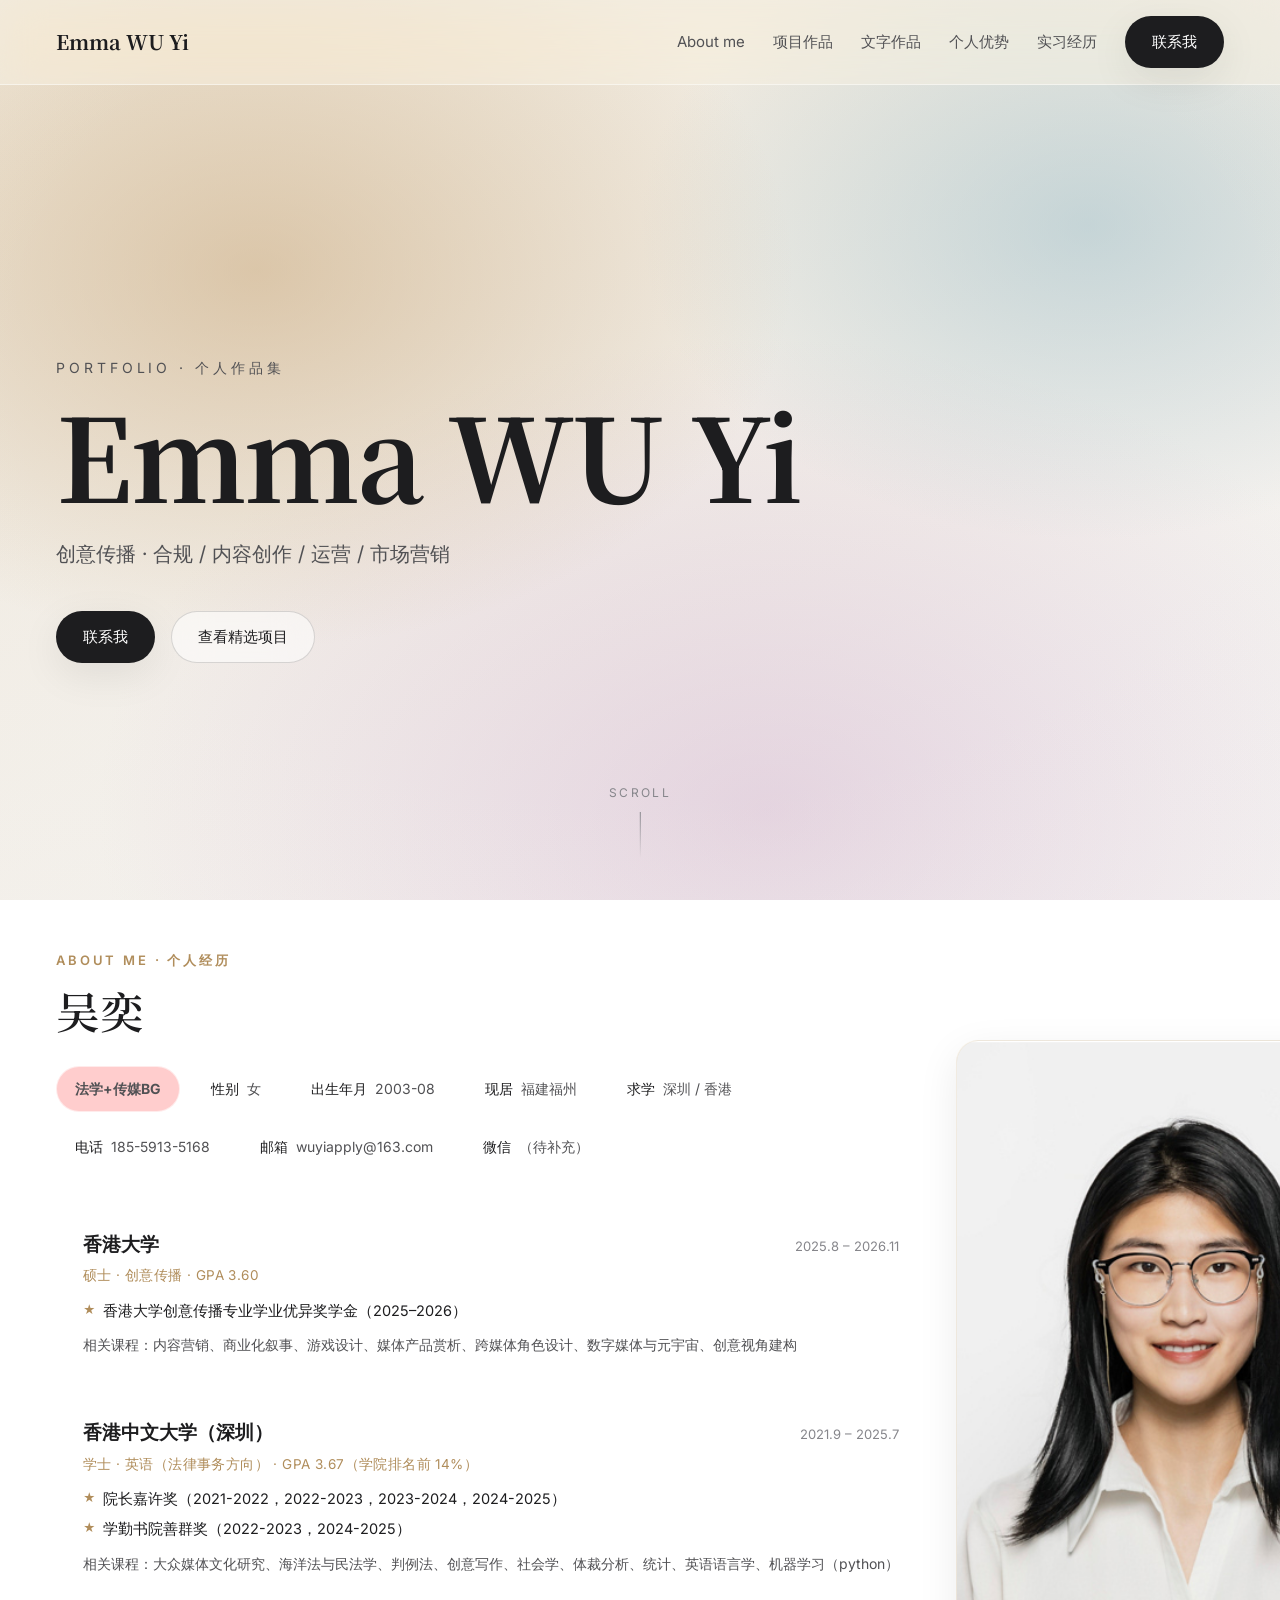
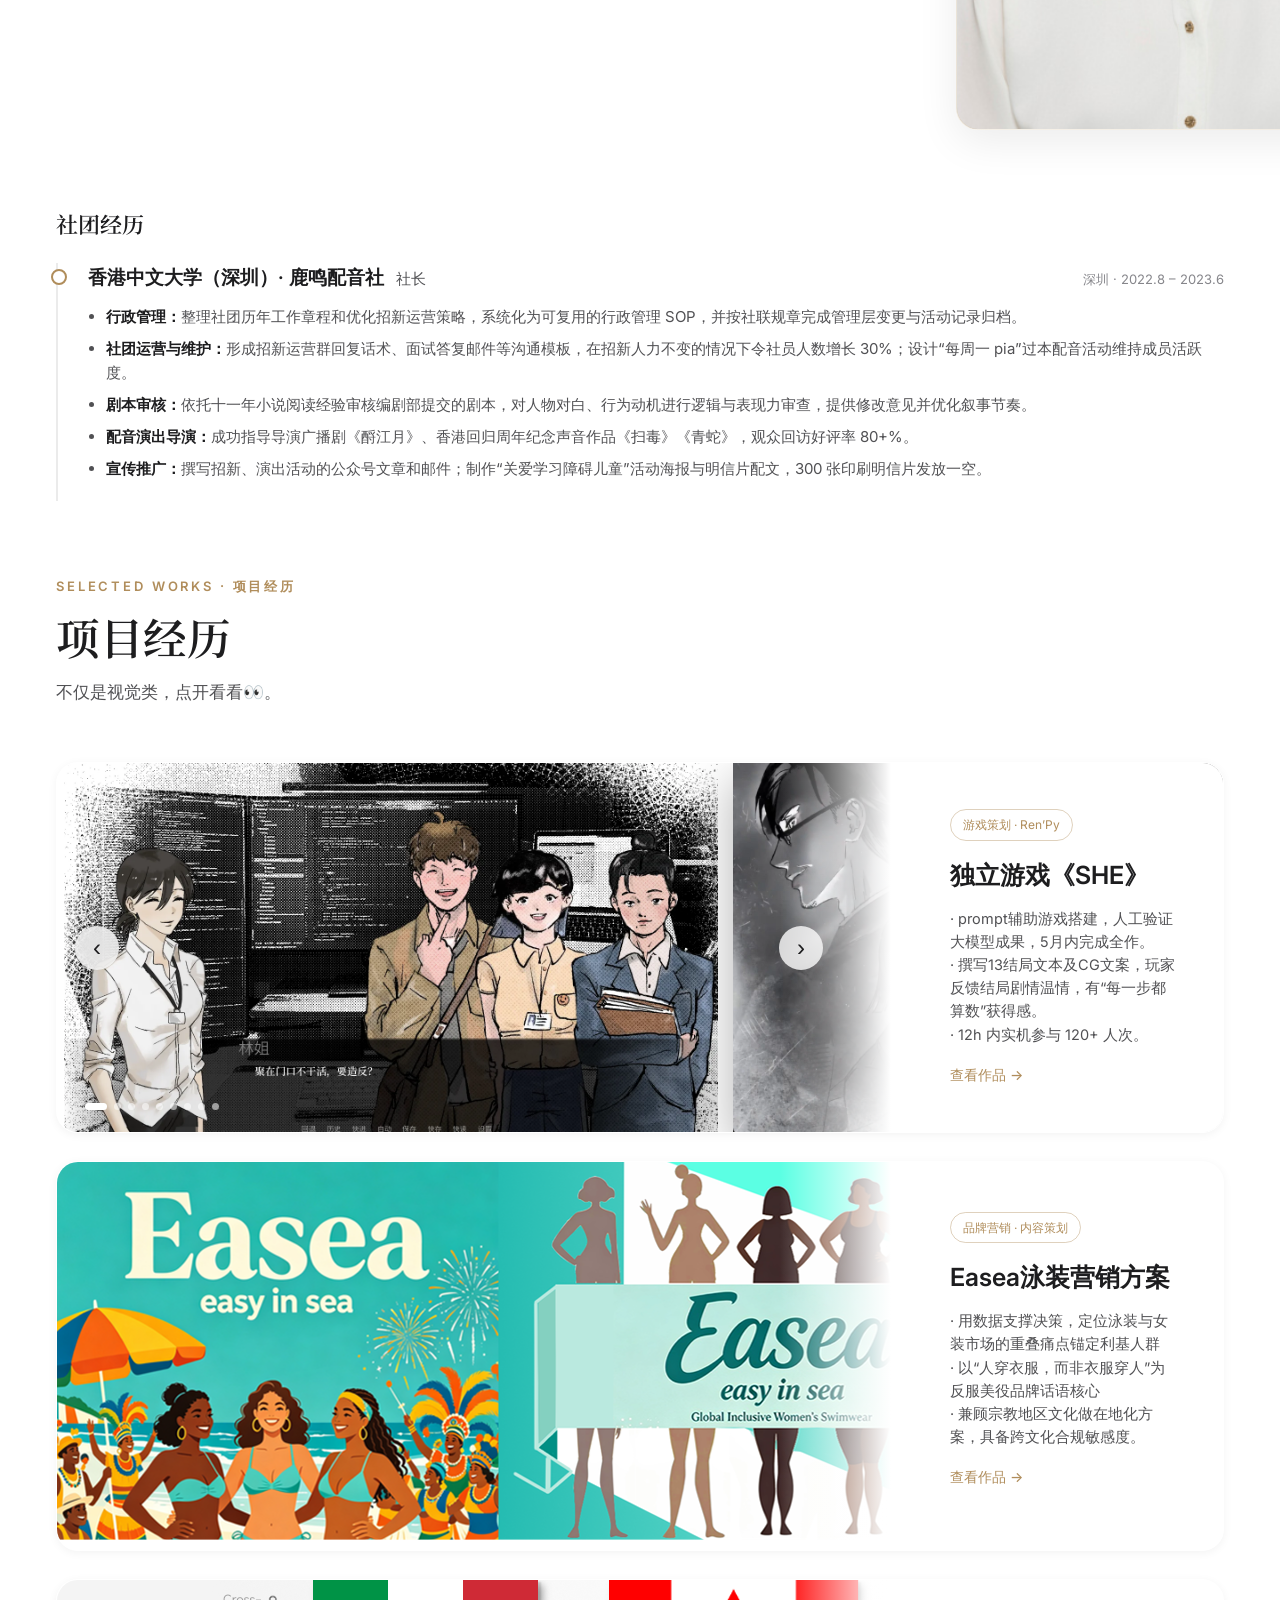
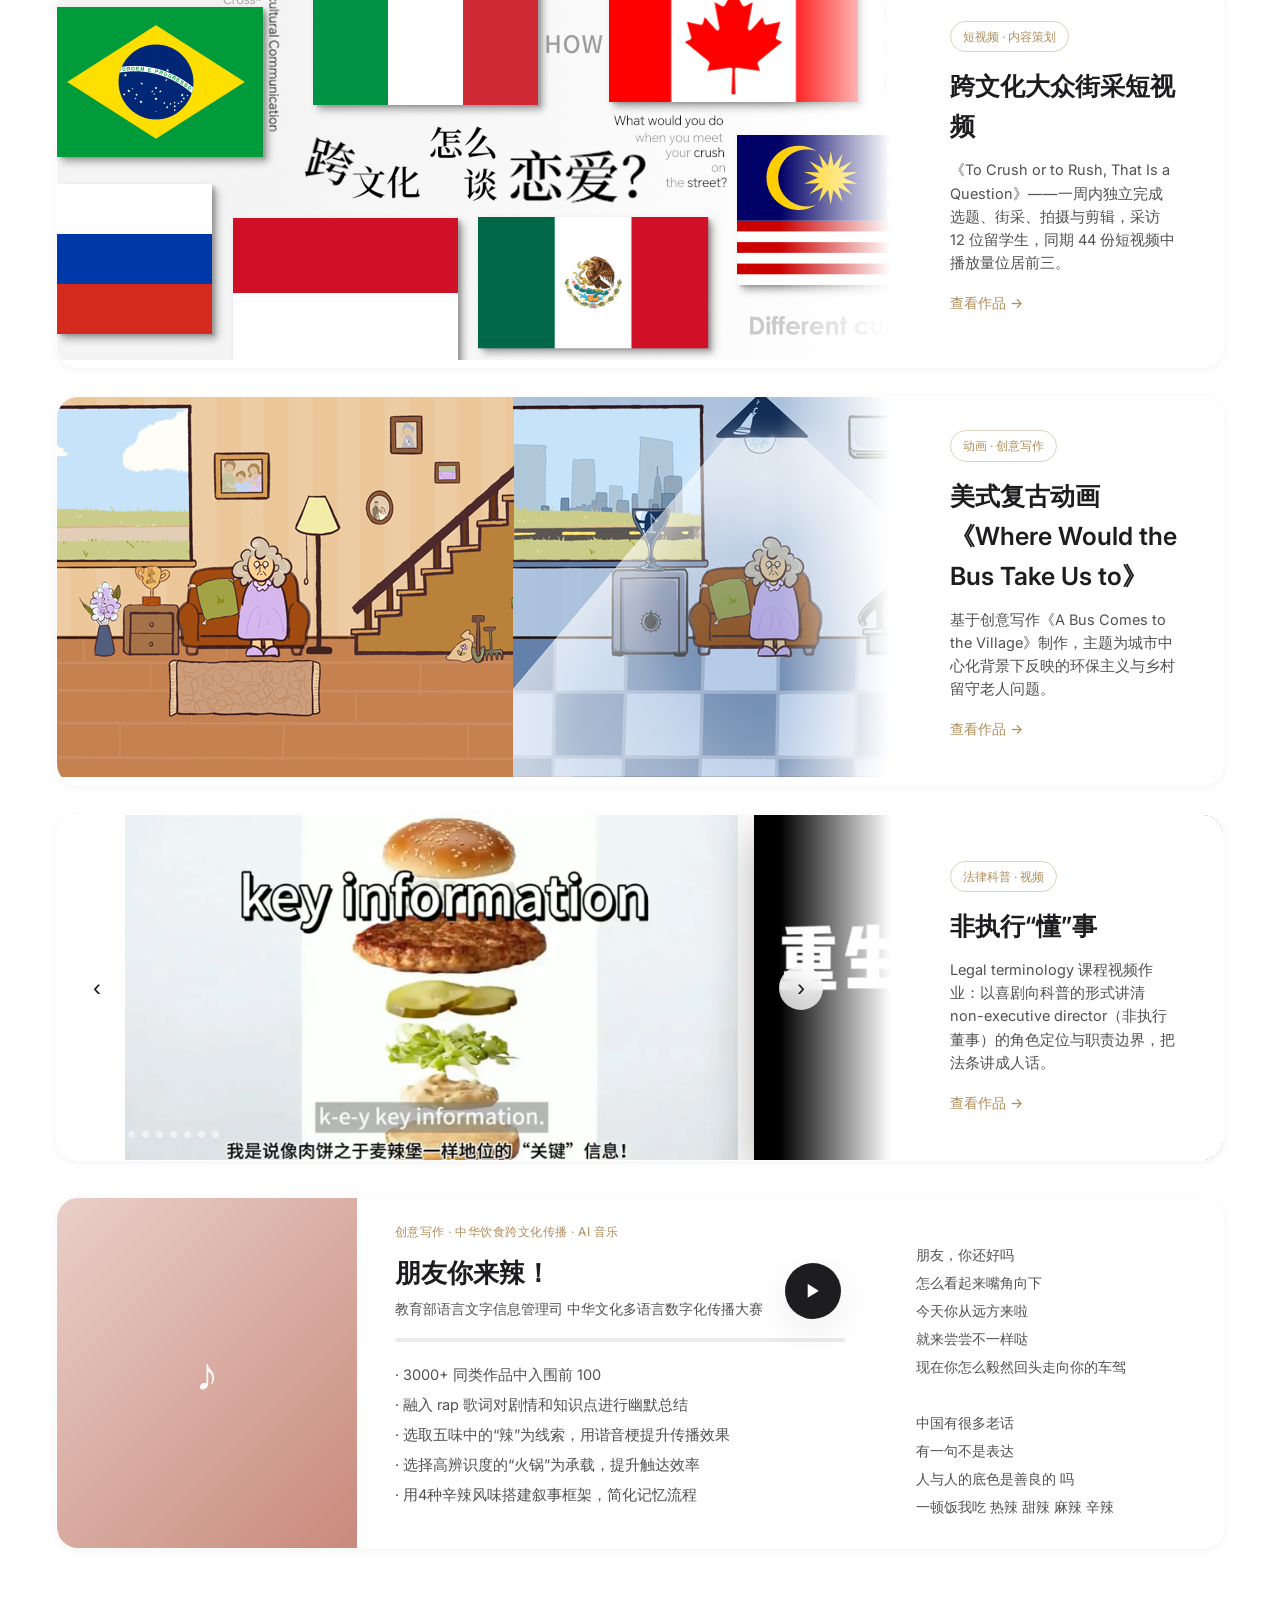
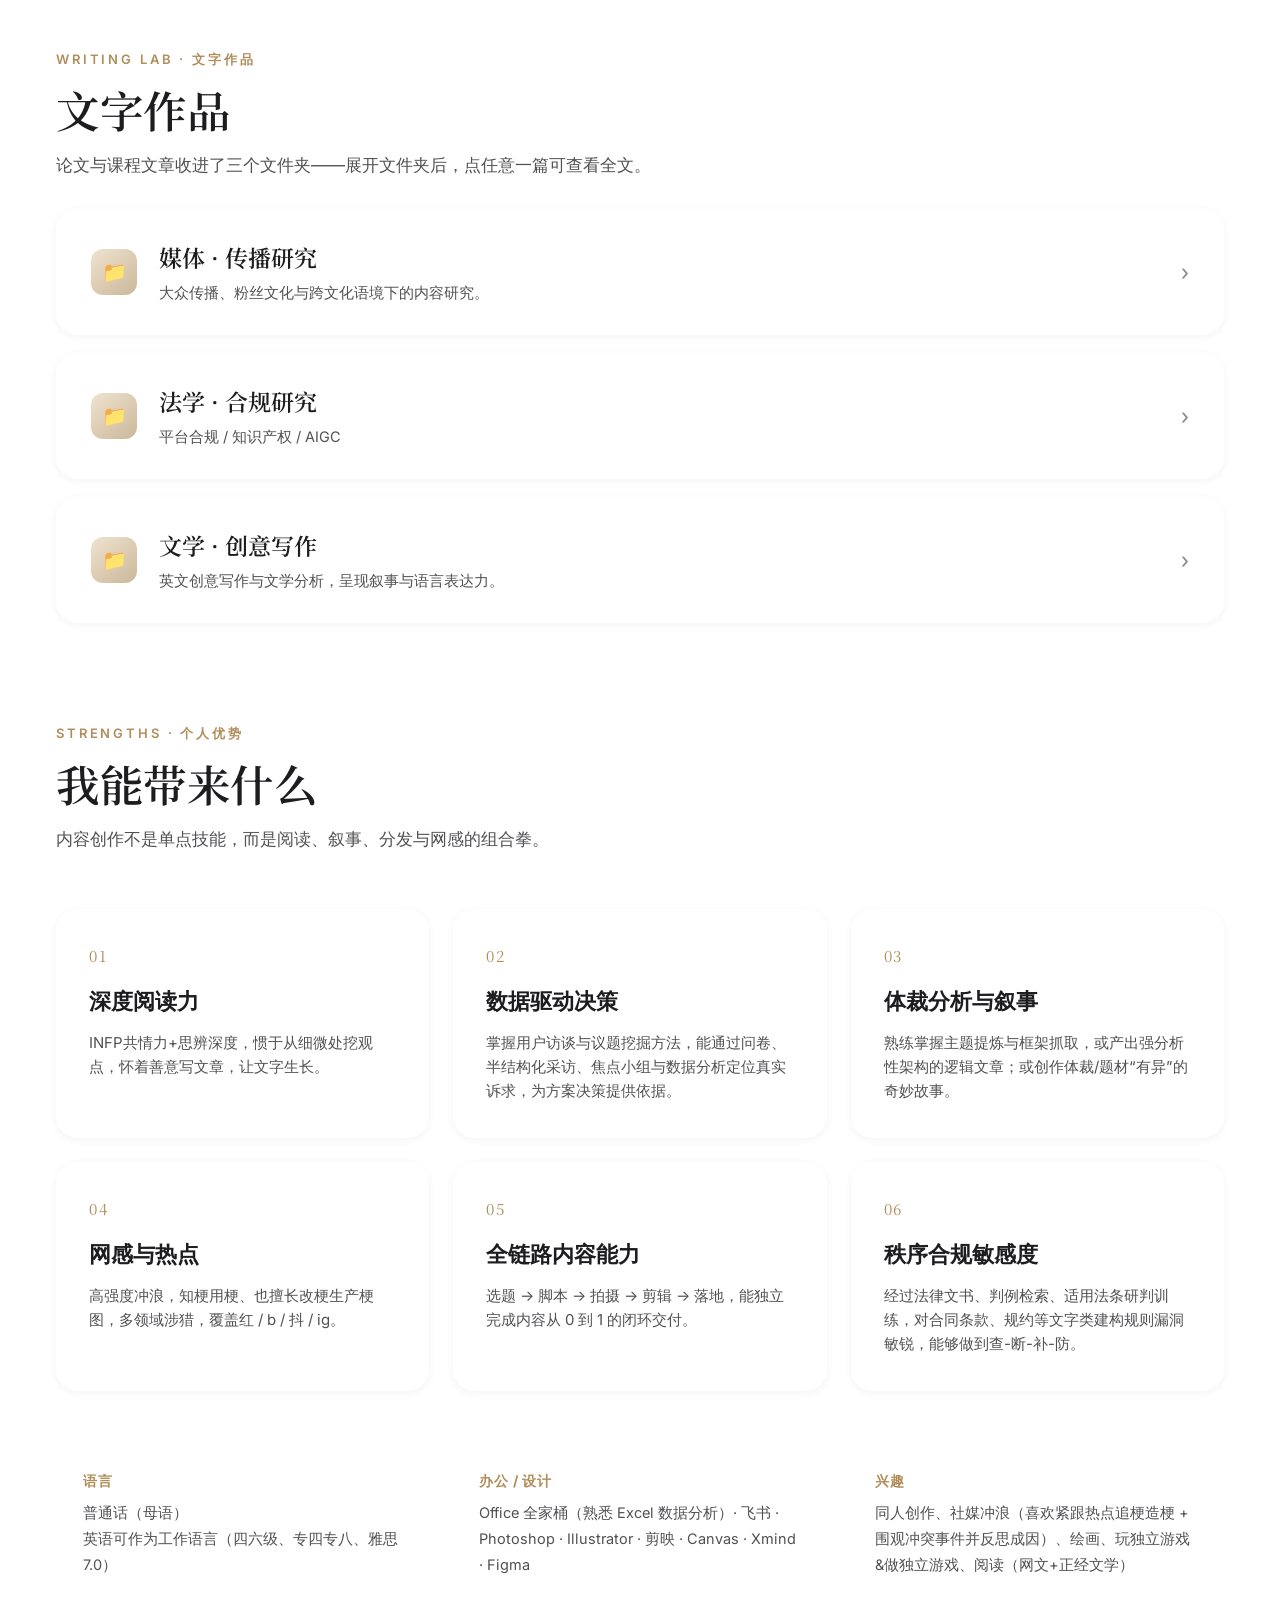
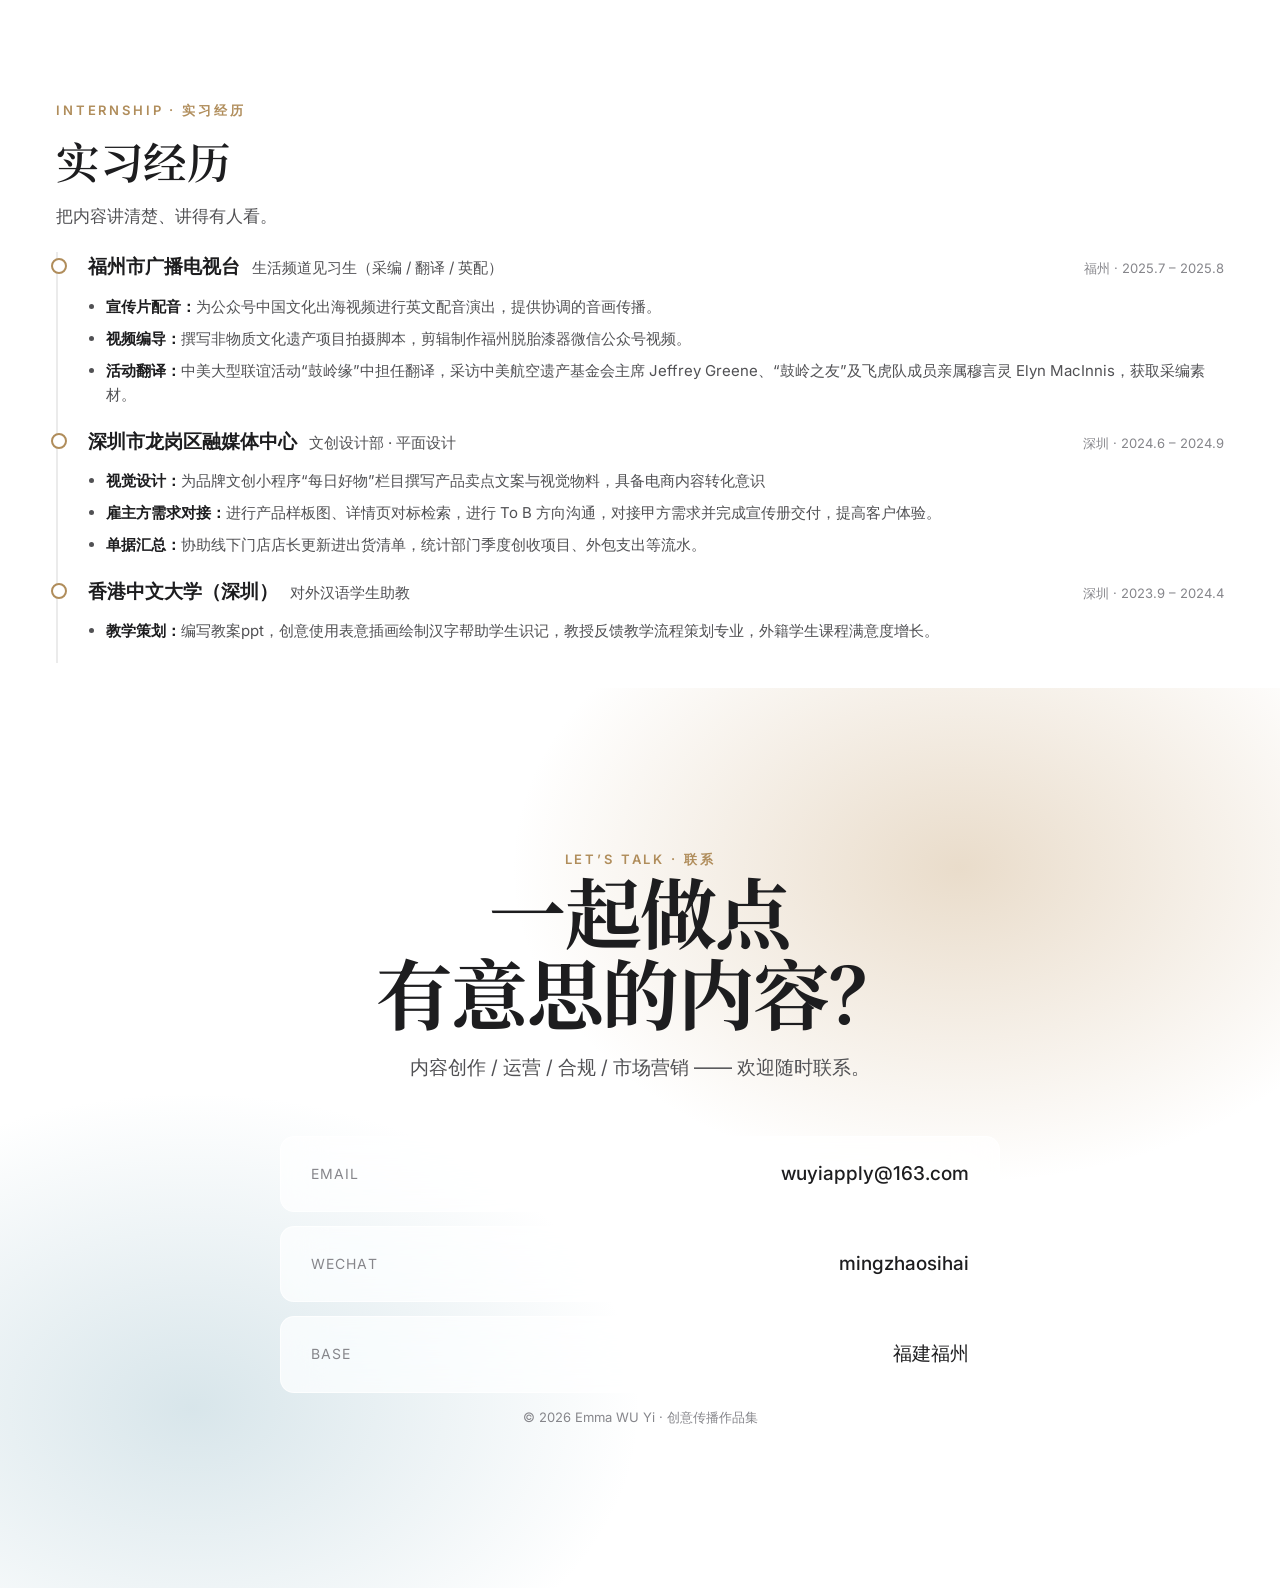
==== commit 32cb892e: "Update index.html" ====
--- a/index.html
+++ b/index.html
@@ -24,13 +24,13 @@
     <div class="nav__brand" data-page-node-id="vT3glMLys8V1XDHq5C6e5L">Emma WU Yi
       <!-- <small data-page-node-id="RDFRTK7AA6XfpLcyobvdQl">吴奕</small> -->
     </div>
-    <div class="nav__links" data-page-node-id="lMQ9ZNKFDkDMg791y8FMGW"><a class="nav__link" href="#about"
-        data-page-node-id="6Q5ccCyfGEFjMDFkXVjRrW">About me</a><a class="nav__link" href="#projects"
-        data-page-node-id="CBBtmk0BTYuZ78TyNfVHHV">
-        项目作品</a><a class="nav__link" href="#writings" data-page-node-id="UlRLHuGHOMgb9luX1qRMEQ">
-        文字作品</a><a class="nav__link" href="#strengths" data-page-node-id="Yuy4iE0KTcjuX21rBJ8kBm">
-        个人优势</a><a class="nav__link" href="#internship" data-page-node-id="ZkChF93YiovrYHbBECKypO">
-        实习经历</a><a class="btn btn--primary" href="#contact" data-page-node-id="kdXnpQma9MYG8carKdTvZA">
+    <div class="nav__links" data-page-node-id="lMQ9ZNKFDkDMg791y8FMGW">
+      <a class="nav__link" href="#about" data-page-node-id="6Q5ccCyfGEFjMDFkXVjRrW">About me</a>
+      <a class="nav__link" href="#projects" data-page-node-id="CBBtmk0BTYuZ78TyNfVHHV">项目作品</a>
+      <a class="nav__link" href="#writings" data-page-node-id="UlRLHuGHOMgb9luX1qRMEQ">文字作品</a>
+      <a class="nav__link" href="#strengths" data-page-node-id="Yuy4iE0KTcjuX21rBJ8kBm">个人优势</a>
+      <a class="nav__link" href="#internship" data-page-node-id="ZkChF93YiovrYHbBECKypO">实习经历</a>
+      <a class="btn btn--primary" href="#contact" data-page-node-id="kdXnpQma9MYG8carKdTvZA">
         联系我</a></div>
   </nav>
   <main data-page-node-id="puAo5je2Y6yAwA3pOsKZmf">
@@ -376,15 +376,13 @@
         </article>
       </div>
     </section>
-    <section id="visual" data-page-node-id="kW9oFNPHjNGTp1jSQPXK7F">
+    <section id="writings" data-page-node-id="kW9oFNPHjNGTp1jSQPXK7F">
       <div class="container" data-page-node-id="m60y7AS6BVHcCyyRCZBkAz">
         <p class="eyebrow" data-page-node-id="XpHC3ZxBHlQYnL99qVUSna">Writing Lab · 文字作品</p>
-        <h2 class="section-title" data-page-node-id="J36AC8Ni55aLj1t81rwcef">
-
-          文字作品</h2>
-        <p class="section-lede" data-page-node-id="PiqU85GKHTbyaBXXUBFHYK">
-          </h2>
-        <!-- <p class="section-lede" data-page-node-id="SKoTgRE96lUw4GF5NrzkdB"> -->
+        <h2 class="section-title" data-page-node-id="J36AC8Ni55aLj1t81rwcef">文字作品</h2>
+        <!-- <p class="section-lede" data-page-node-id="PiqU85GKHTbyaBXXUBFHYK">
+          </h2> -->
+        <p class="section-lede" data-page-node-id="SKoTgRE96lUw4GF5NrzkdB">
           论文与课程文章收进了三个文件夹——展开文件夹后，点任意一篇可查看全文。</p>
         <div class="folders" data-page-node-id="cA6asvG65TX5PHFjFnNtUo">
                     <div class="folder " data-page-node-id="Nj2Y3OzQB6SJZdxTEQu4Jb"><button class="folder__head"
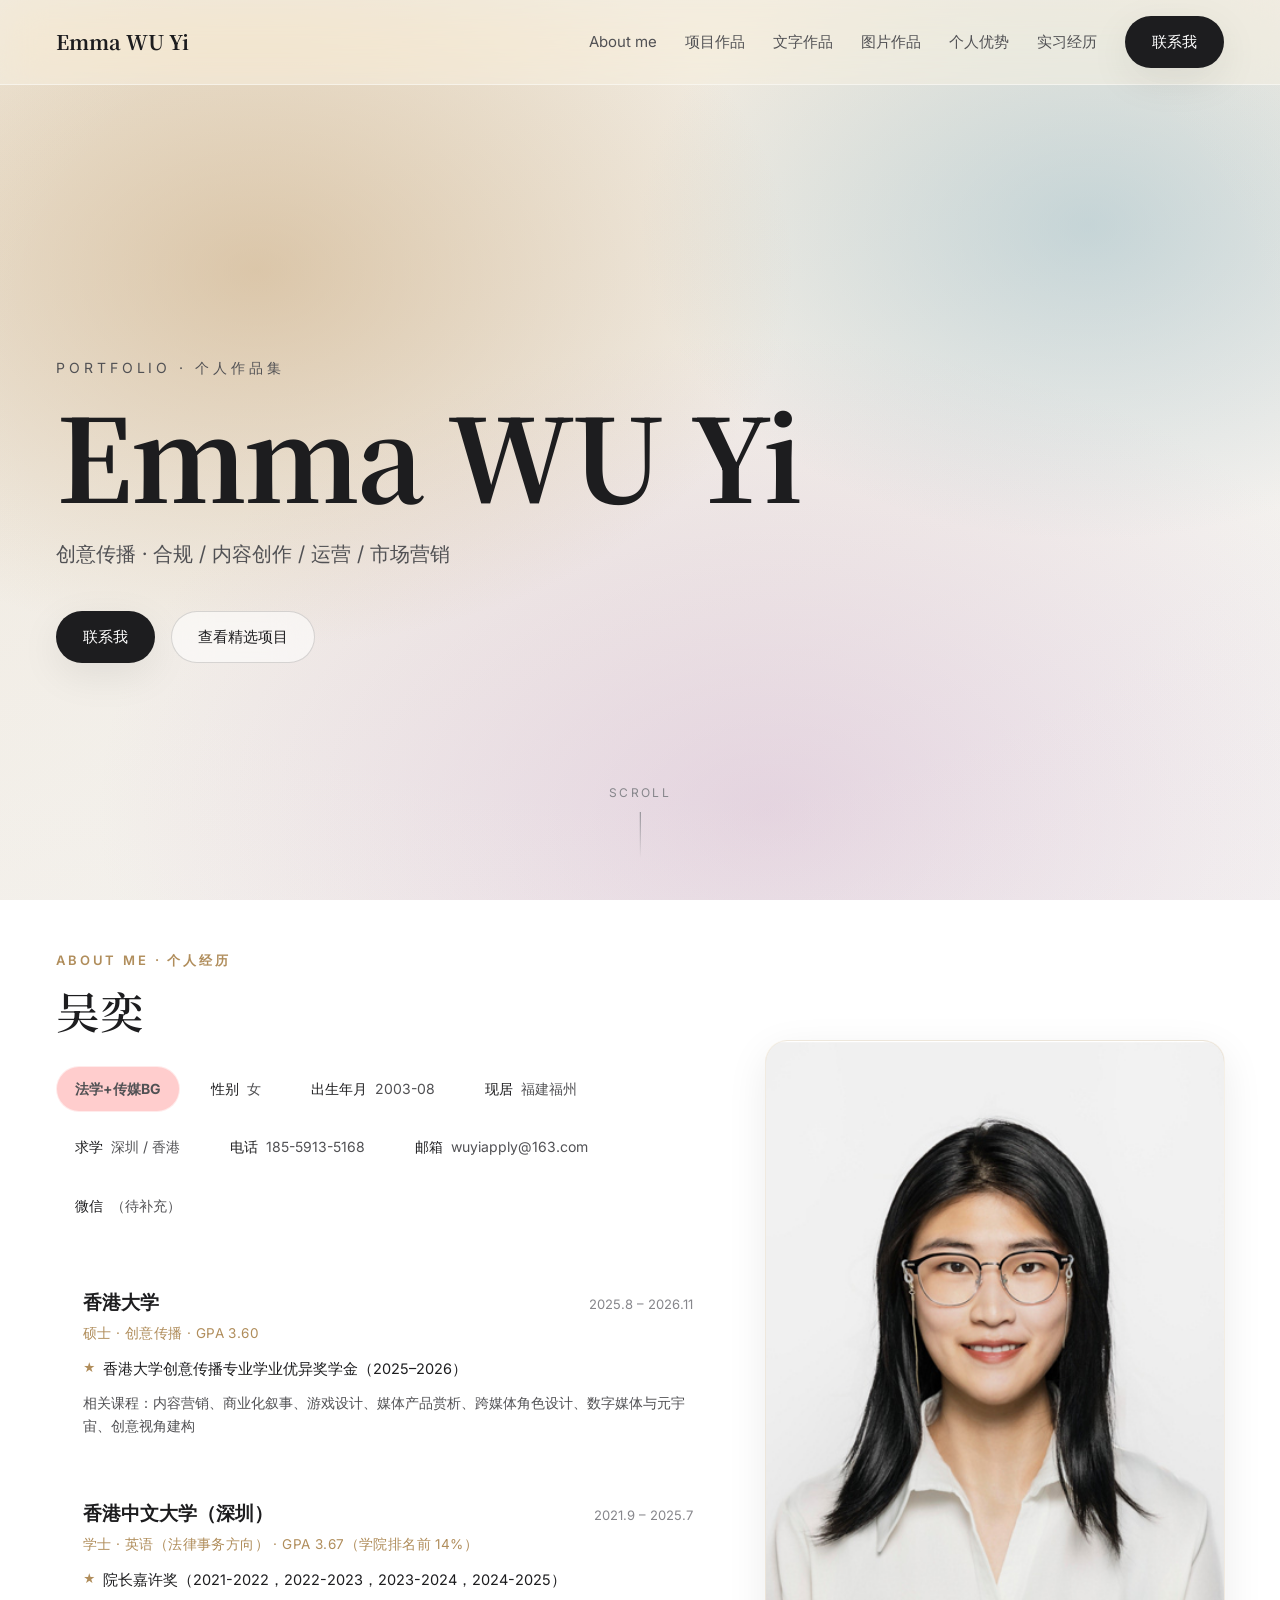
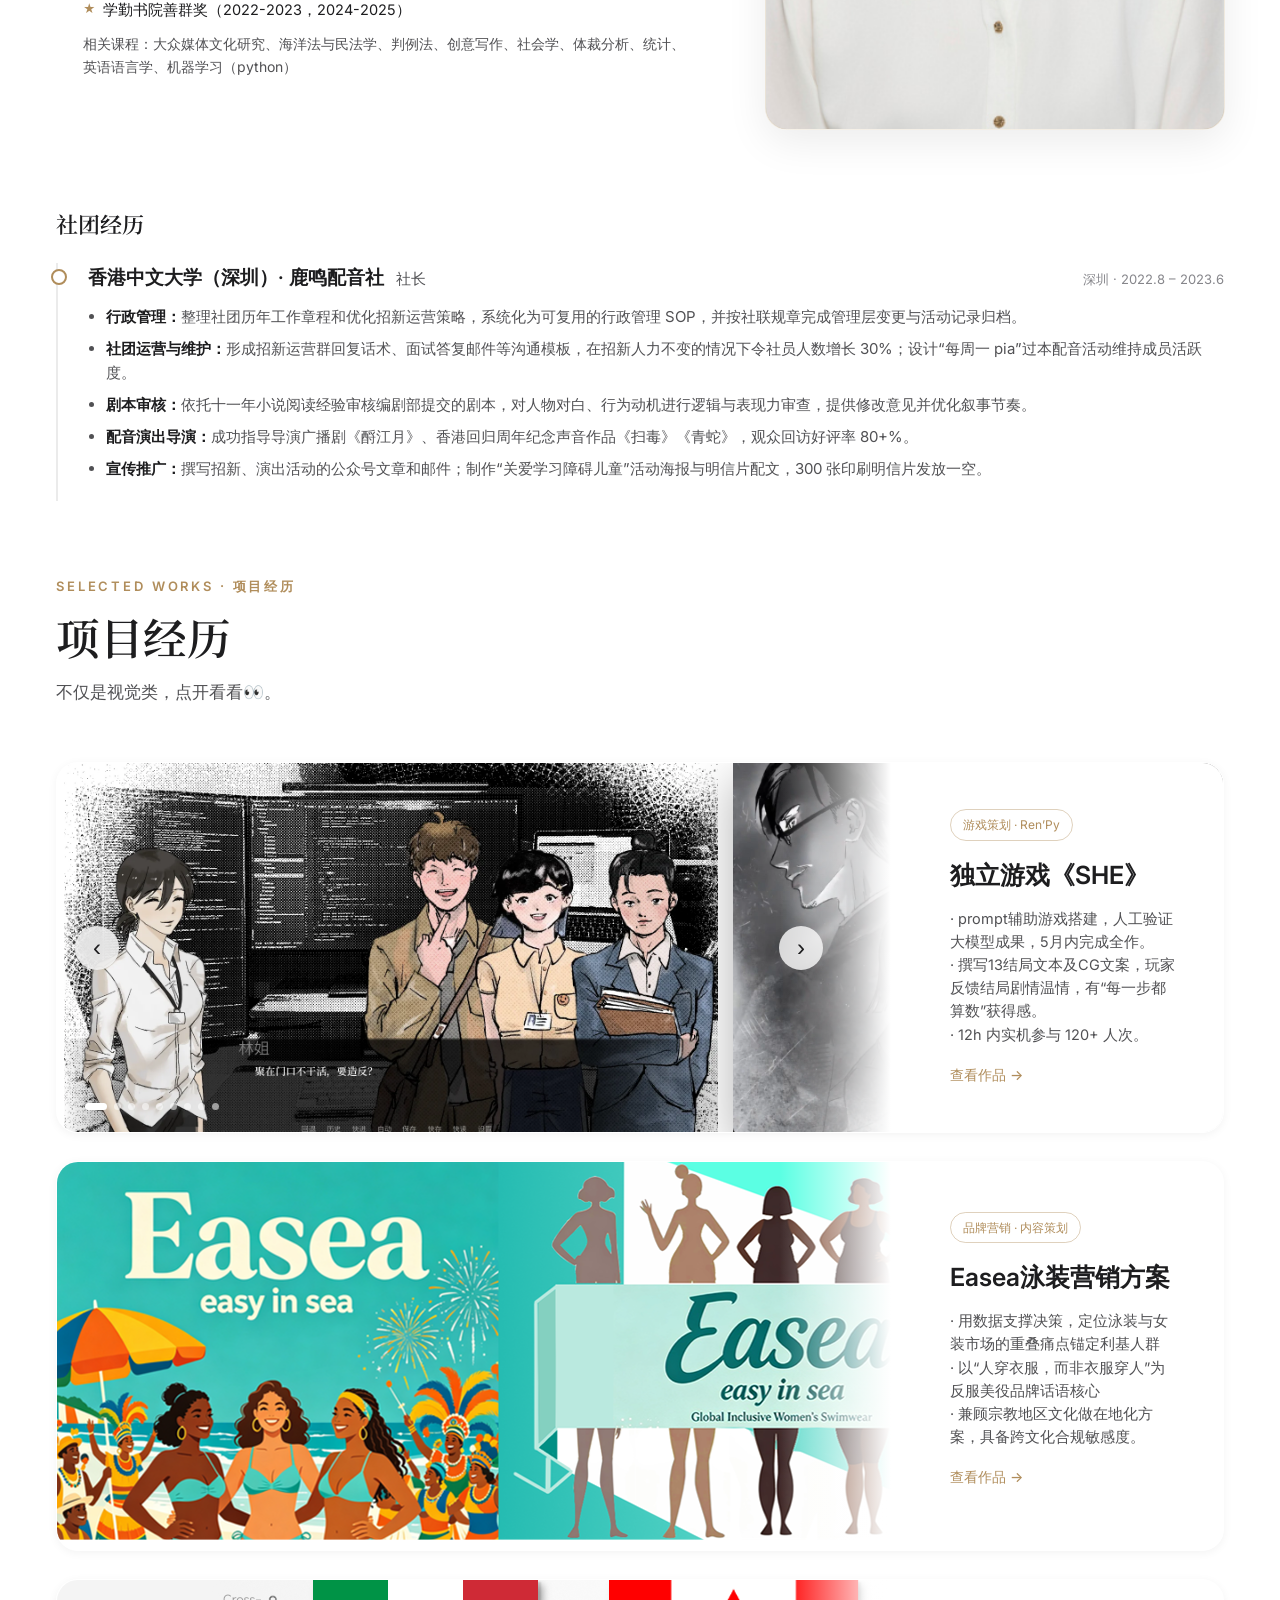
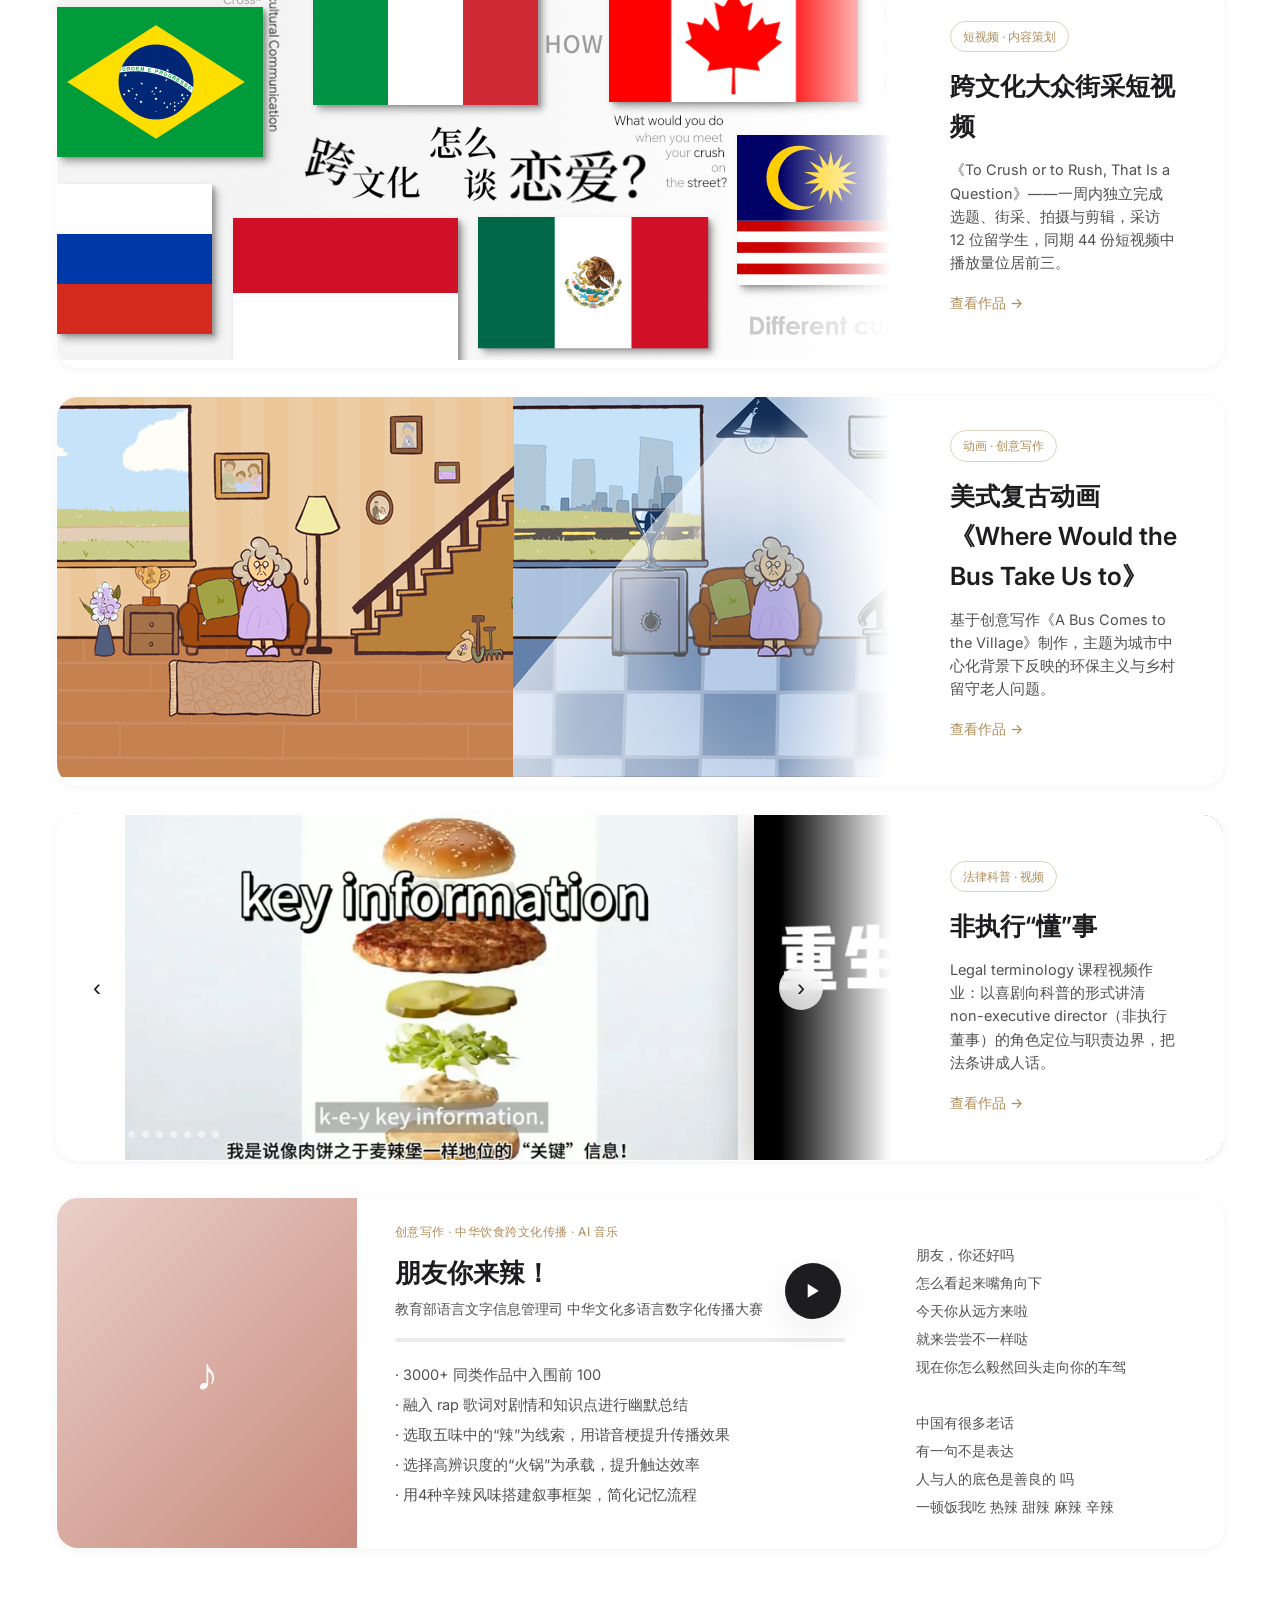
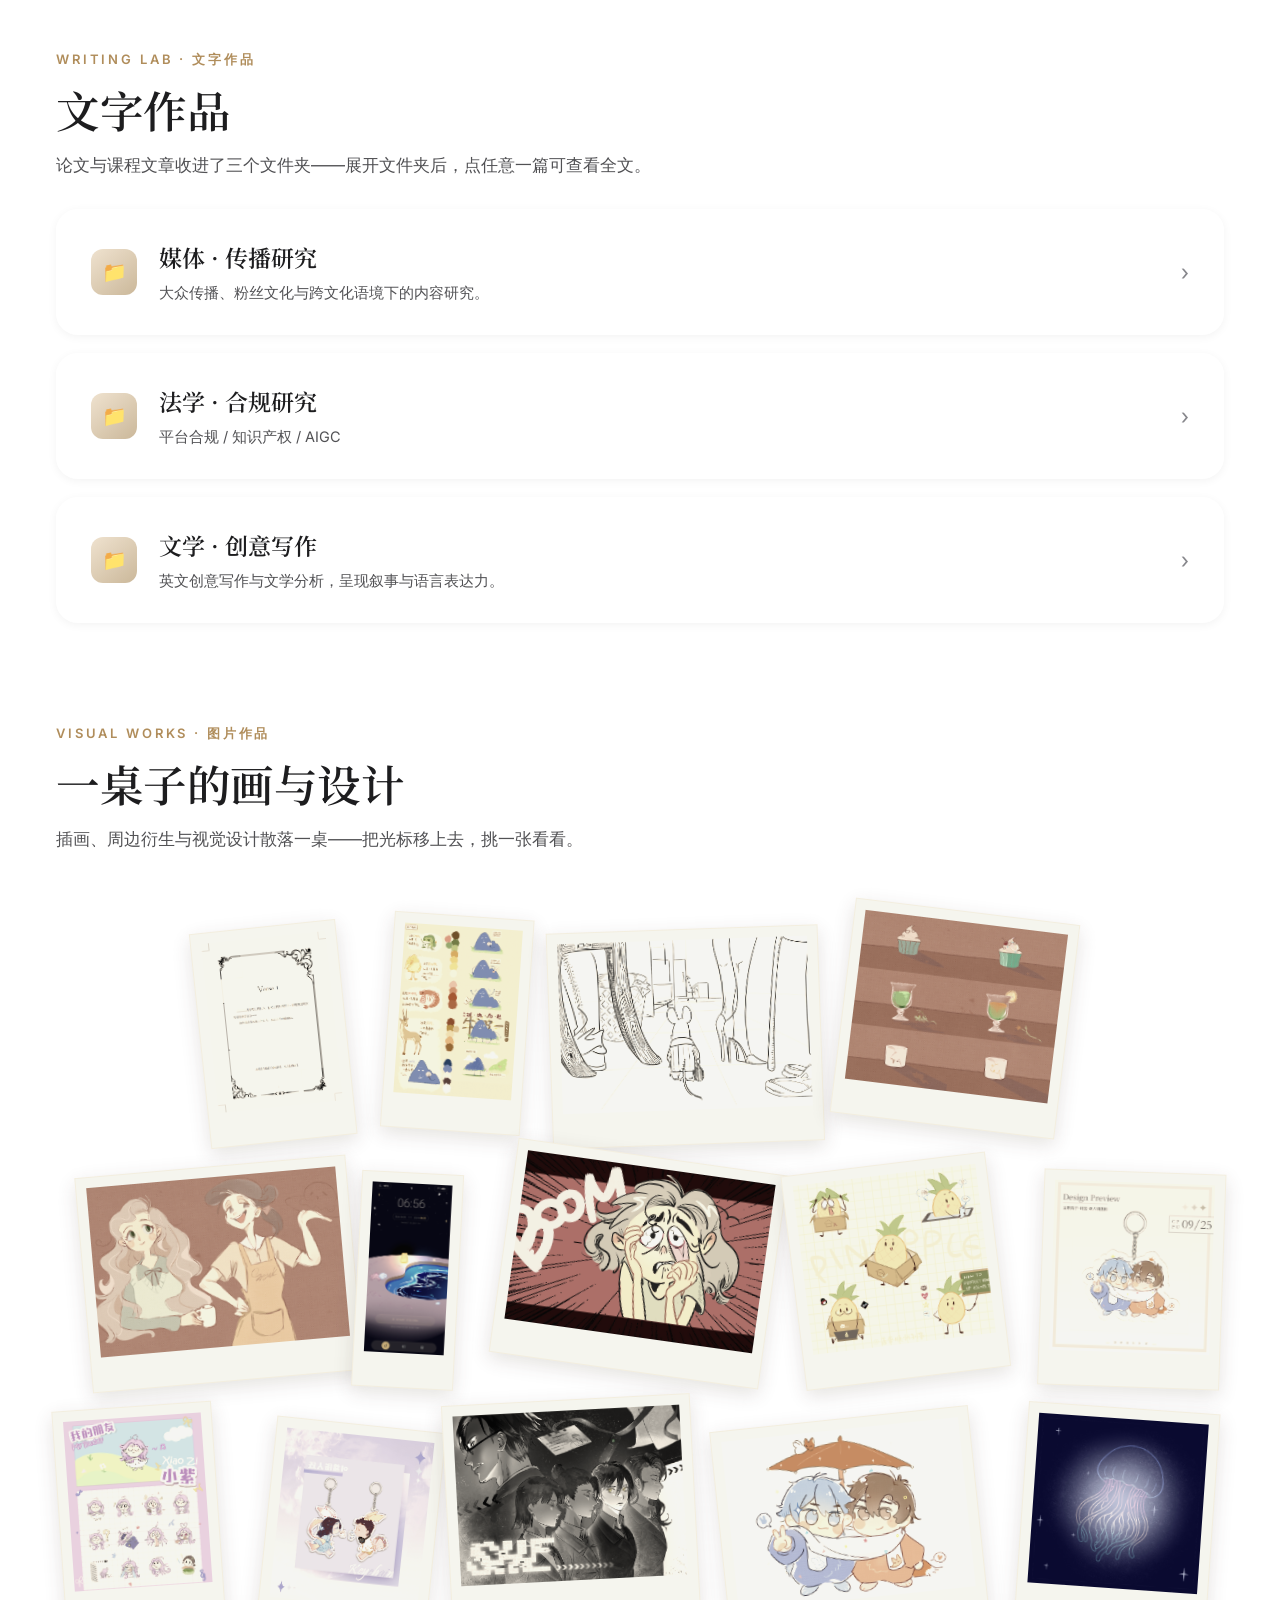
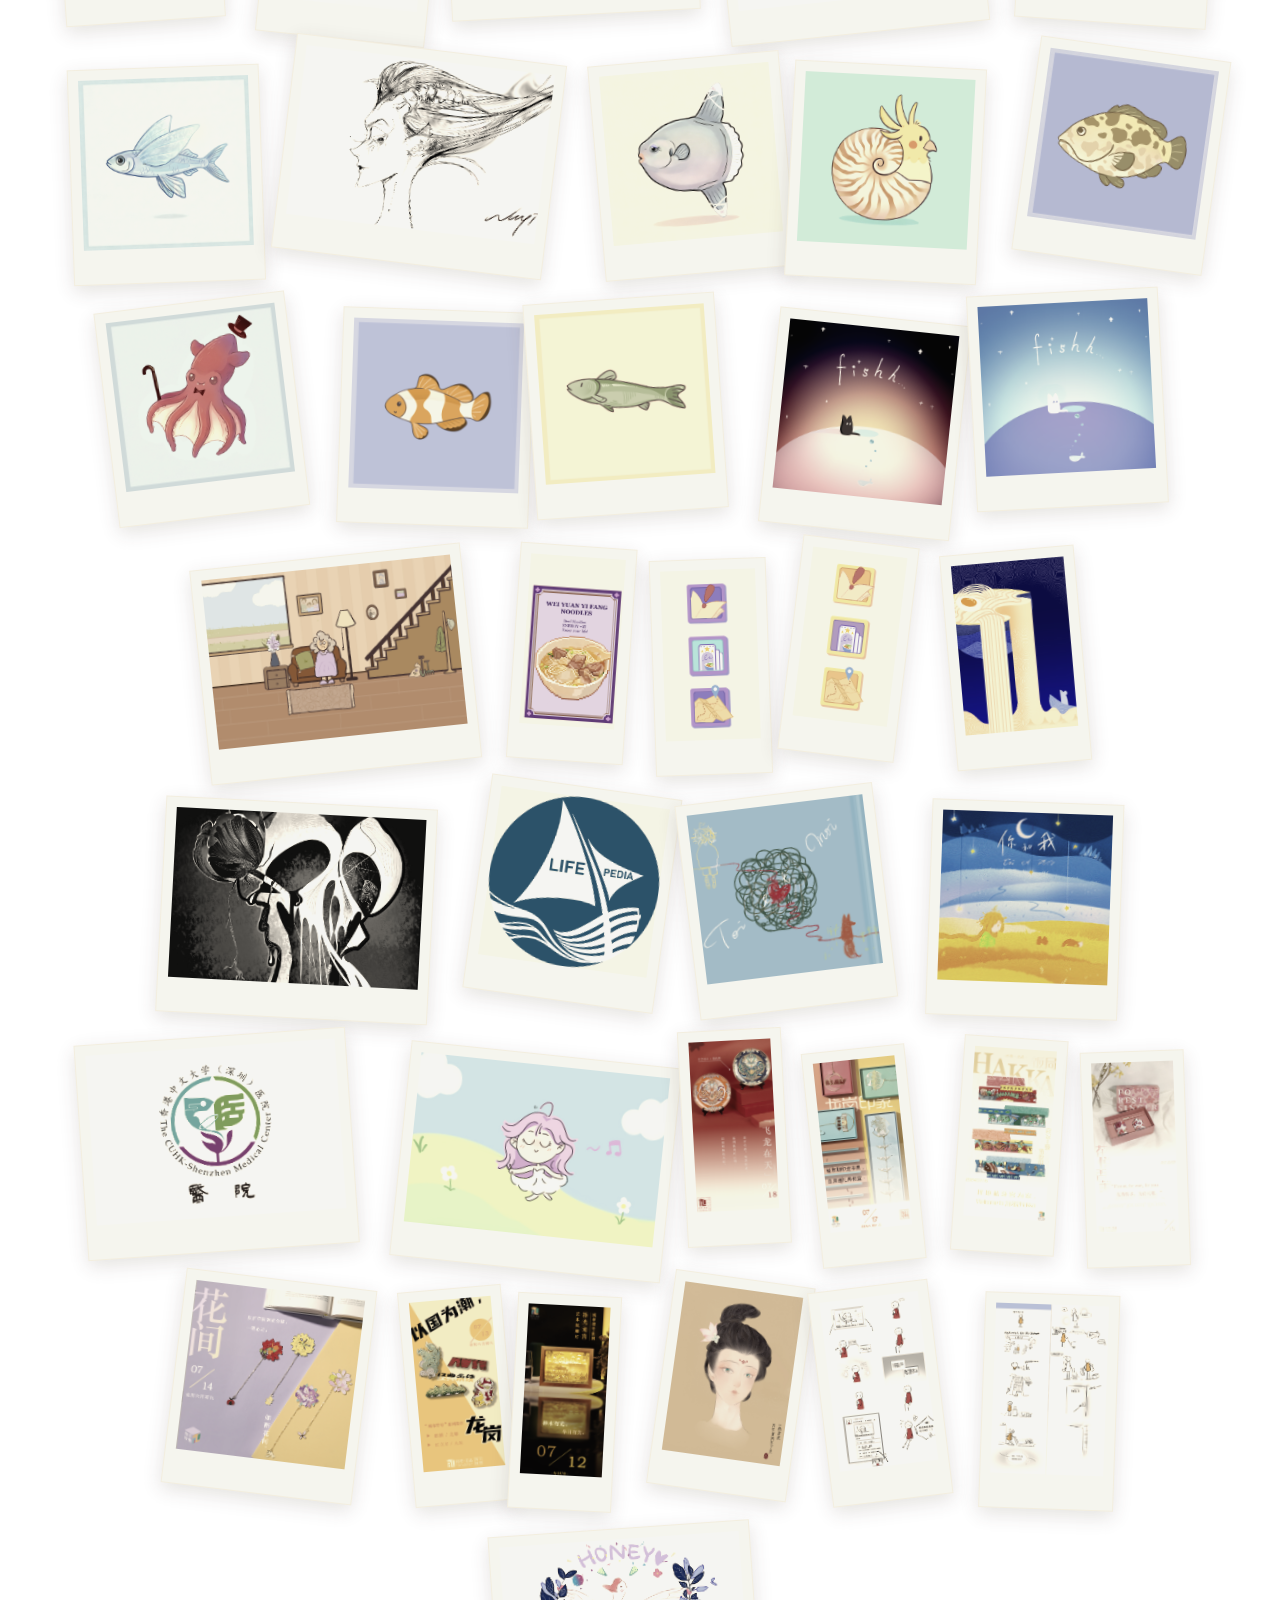
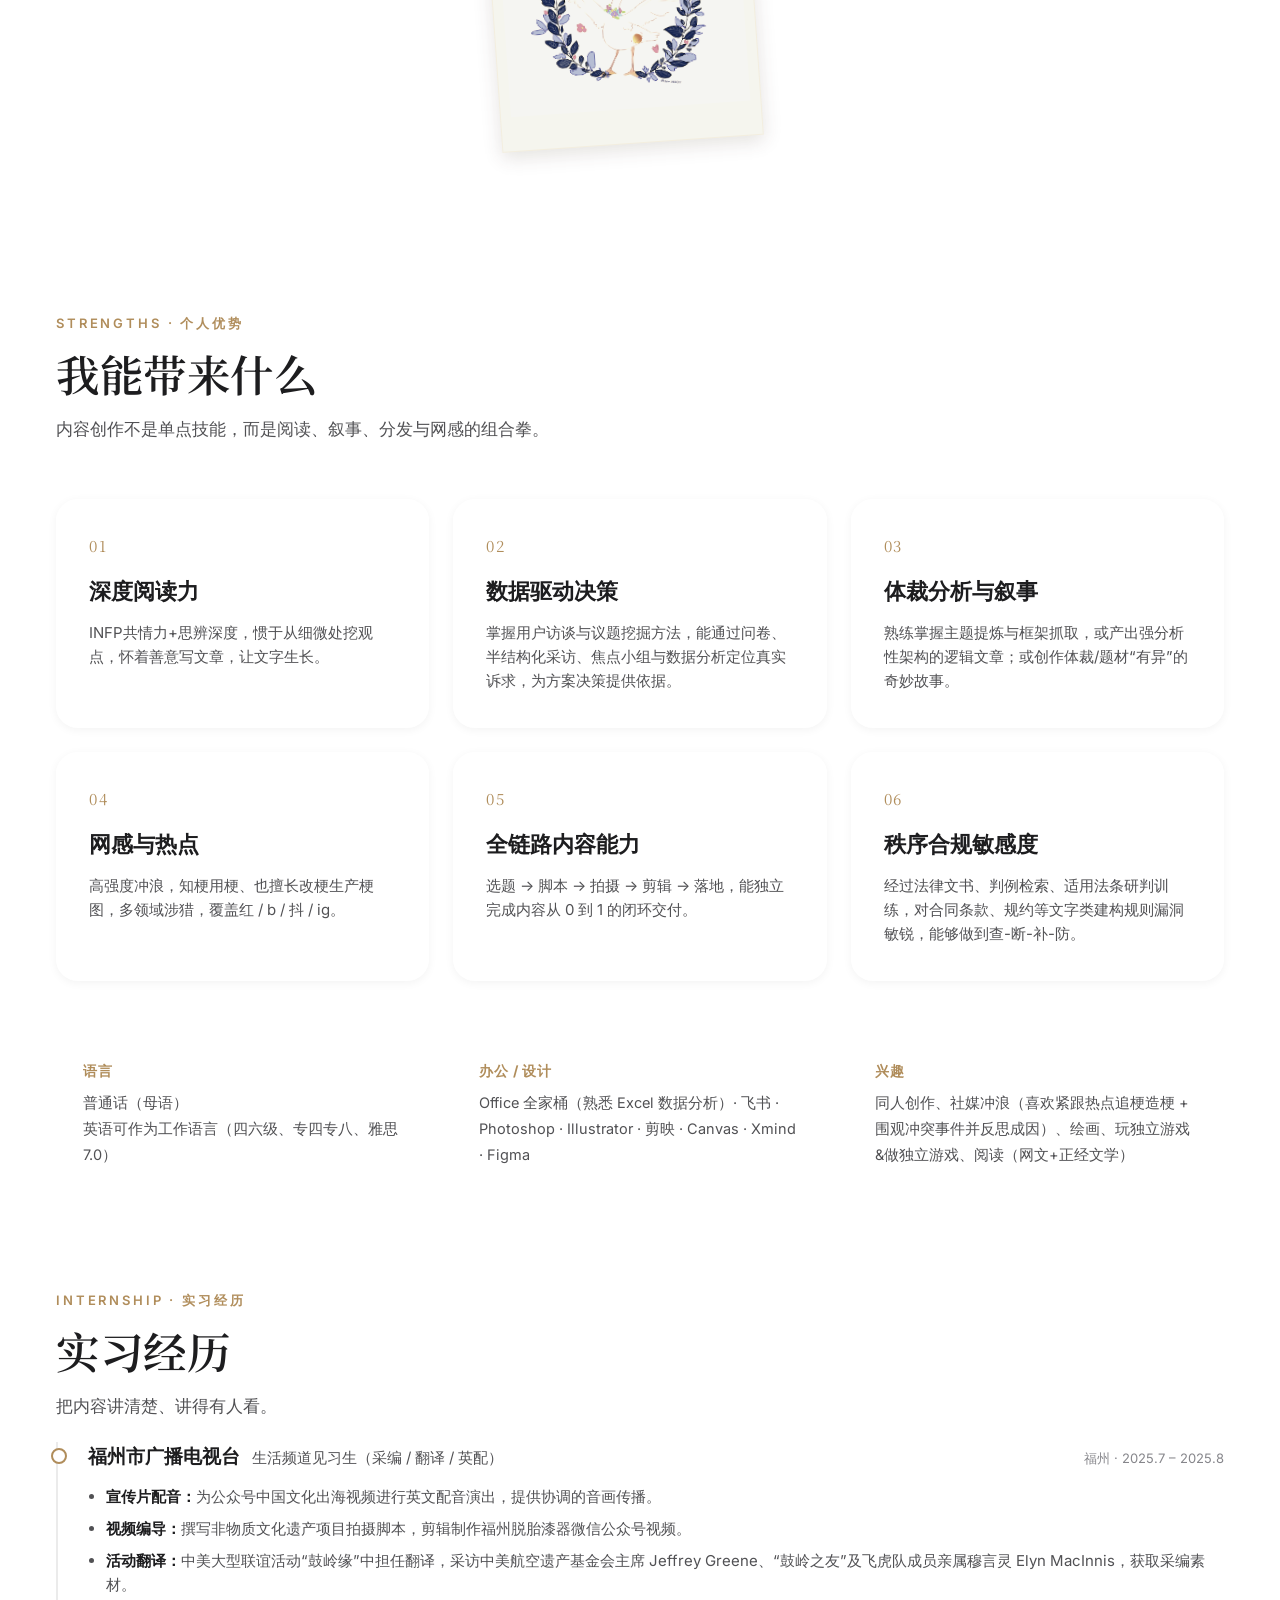
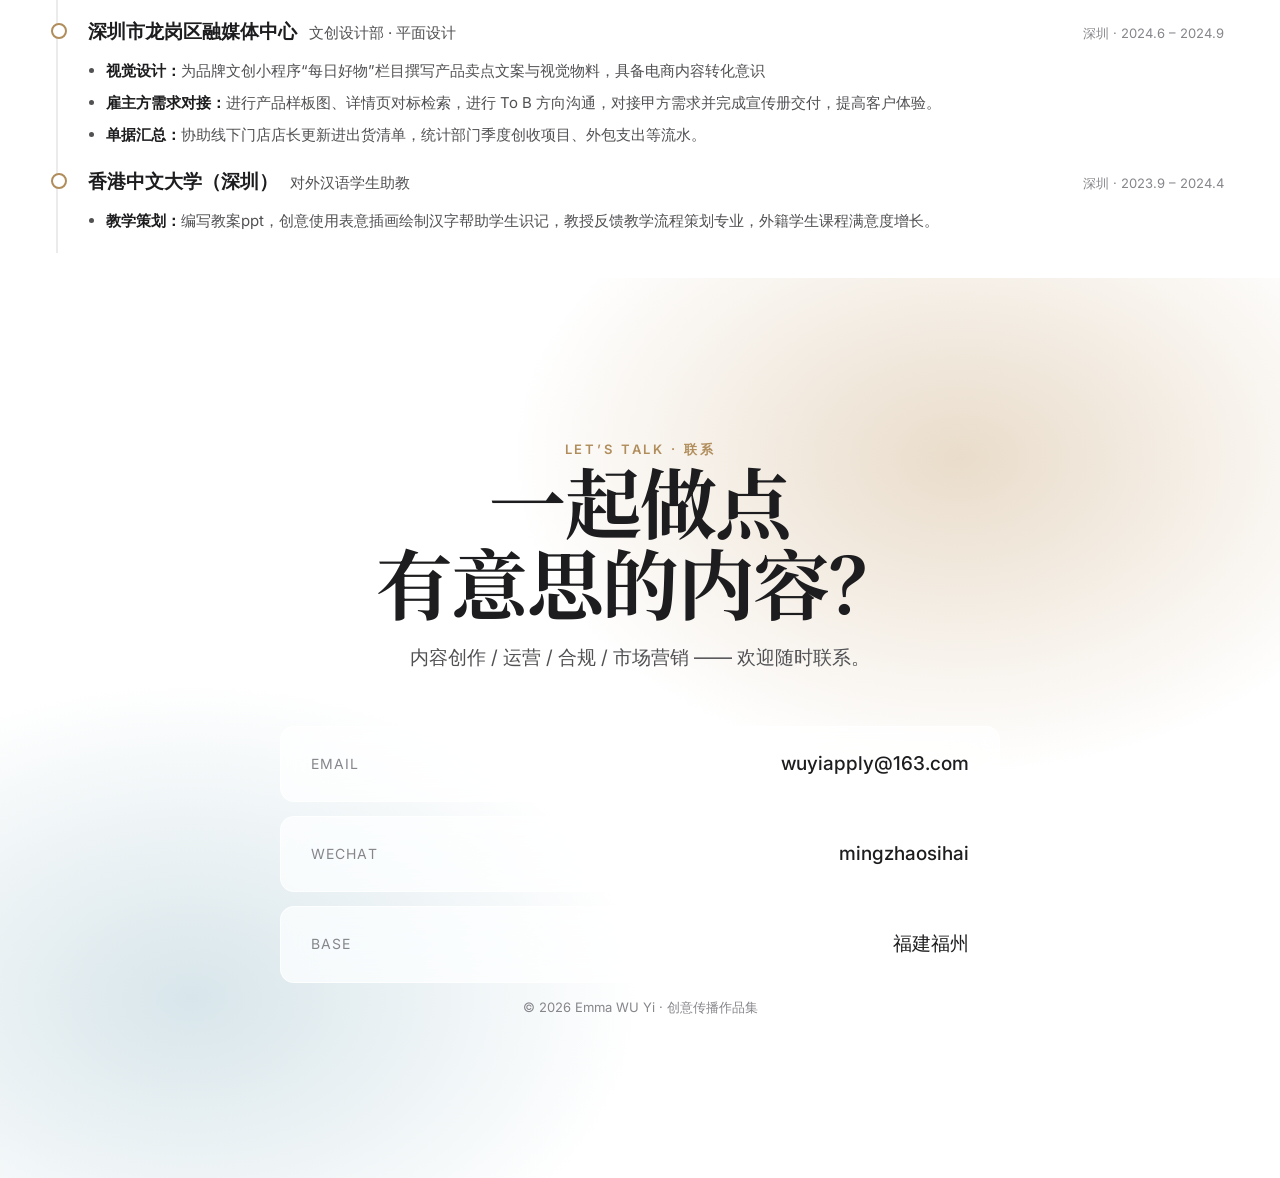
==== commit df9a4238: "照片墙" ====
--- a/index.html
+++ b/index.html
@@ -15,6 +15,7 @@
 
   <!-- 纯原生版：只有样式表 + 一个脚本，无框架、无构建 -->
   <link rel="stylesheet" href="styles.css" data-page-node-id="gIV570PDKIPazyZJpyrdZz" />
+  <script>document.documentElement.classList.add('js')</script>
   <script src="main.js" defer></script>
 </head>
 
@@ -28,6 +29,7 @@
       <a class="nav__link" href="#about" data-page-node-id="6Q5ccCyfGEFjMDFkXVjRrW">About me</a>
       <a class="nav__link" href="#projects" data-page-node-id="CBBtmk0BTYuZ78TyNfVHHV">项目作品</a>
       <a class="nav__link" href="#writings" data-page-node-id="UlRLHuGHOMgb9luX1qRMEQ">文字作品</a>
+      <a class="nav__link" href="#gallery">图片作品</a>
       <a class="nav__link" href="#strengths" data-page-node-id="Yuy4iE0KTcjuX21rBJ8kBm">个人优势</a>
       <a class="nav__link" href="#internship" data-page-node-id="ZkChF93YiovrYHbBECKypO">实习经历</a>
       <a class="btn btn--primary" href="#contact" data-page-node-id="kdXnpQma9MYG8carKdTvZA">
@@ -576,6 +578,62 @@
         </div>
       </div>
     </section>
+    <section id="gallery">
+      <div class="container">
+        <p class="eyebrow">Visual Works · 图片作品</p>
+        <h2 class="section-title">一桌子的画与设计</h2>
+        <p class="section-lede">
+          插画、周边衍生与视觉设计散落一桌——把光标移上去，挑一张看看。</p>
+        <div class="photo-wall">
+          <figure class="polaroid" style="--i:0"><img src="pictures/自制书.jpg" alt="手作书" loading="lazy"><figcaption>手作书</figcaption></figure>
+          <figure class="polaroid" style="--i:1"><img src="pictures/旅行青蛙艾呀玛-两列.png" alt="旅行青蛙 · 艾呀玛" loading="lazy"><figcaption>旅行青蛙 · 艾呀玛</figcaption></figure>
+          <figure class="polaroid" style="--i:2"><img src="pictures/鼠鼠上班.jpg" alt="鼠鼠上班" loading="lazy"><figcaption>鼠鼠上班</figcaption></figure>
+          <figure class="polaroid" style="--i:3"><img src="pictures/snacks.jpg" alt="Snacks 插画" loading="lazy"><figcaption>Snacks</figcaption></figure>
+          <figure class="polaroid" style="--i:4"><img src="pictures/snack%20sack.jpg" alt="零食袋插画" loading="lazy"><figcaption>零食袋</figcaption></figure>
+          <figure class="polaroid" style="--i:5"><img src="pictures/池塘-草稿.jpg" alt="池塘 · 草稿" loading="lazy"><figcaption>池塘 · 草稿</figcaption></figure>
+          <figure class="polaroid" style="--i:6"><img src="pictures/Boom.jpg" alt="Boom 插画" loading="lazy"><figcaption>Boom!</figcaption></figure>
+          <figure class="polaroid" style="--i:7"><img src="pictures/菠萝顺利到家.jpg" alt="菠萝顺利到家" loading="lazy"><figcaption>菠萝顺利到家</figcaption></figure>
+          <figure class="polaroid" style="--i:8"><img src="pictures/叶蓝钥匙扣-宣图.png" alt="叶蓝钥匙扣 · 宣图" loading="lazy"><figcaption>叶蓝钥匙扣 · 宣图</figcaption></figure>
+          <figure class="polaroid" style="--i:9"><img src="pictures/表情包.jpg" alt="表情包" loading="lazy"><figcaption>表情包</figcaption></figure>
+          <figure class="polaroid" style="--i:10"><img src="pictures/双人钥匙扣-宣发.jpg" alt="双人钥匙扣 · 宣发" loading="lazy"><figcaption>双人钥匙扣 · 宣发</figcaption></figure>
+          <figure class="polaroid" style="--i:11"><img src="pictures/cover-4比3.png" alt="栏目封面" loading="lazy"><figcaption>栏目封面</figcaption></figure>
+          <figure class="polaroid" style="--i:12"><img src="pictures/叶蓝鸡蛋.jpg" alt="叶蓝鸡蛋" loading="lazy"><figcaption>叶蓝鸡蛋</figcaption></figure>
+          <figure class="polaroid" style="--i:13"><img src="pictures/水母2.0-线.jpg" alt="水母 2.0 · 线稿" loading="lazy"><figcaption>水母 2.0 · 线稿</figcaption></figure>
+          <figure class="polaroid" style="--i:14"><img src="pictures/飞鱼2.0.jpg" alt="飞鱼 2.0" loading="lazy"><figcaption>飞鱼 2.0</figcaption></figure>
+          <figure class="polaroid" style="--i:15"><img src="pictures/羊角魔女.jpg" alt="羊角魔女" loading="lazy"><figcaption>羊角魔女</figcaption></figure>
+          <figure class="polaroid" style="--i:16"><img src="pictures/灰蓝色翻车鱼_优化版.jpg" alt="灰蓝翻车鱼" loading="lazy"><figcaption>灰蓝翻车鱼</figcaption></figure>
+          <figure class="polaroid" style="--i:17"><img src="pictures/米白色鹦鹉螺_编辑版.jpg" alt="米白鹦鹉螺" loading="lazy"><figcaption>米白鹦鹉螺</figcaption></figure>
+          <figure class="polaroid" style="--i:18"><img src="pictures/石斑鱼.jpg" alt="石斑鱼" loading="lazy"><figcaption>石斑鱼</figcaption></figure>
+          <figure class="polaroid" style="--i:19"><img src="pictures/吸血鬼乌贼-戴小帽.jpg" alt="吸血鬼乌贼 · 戴小帽" loading="lazy"><figcaption>吸血鬼乌贼 · 戴小帽</figcaption></figure>
+          <figure class="polaroid" style="--i:20"><img src="pictures/fishh-06小丑鱼.jpg" alt="小丑鱼插画" loading="lazy"><figcaption>小丑鱼</figcaption></figure>
+          <figure class="polaroid" style="--i:21"><img src="pictures/fishh-02草鱼.jpg" alt="草鱼插画" loading="lazy"><figcaption>草鱼</figcaption></figure>
+          <figure class="polaroid" style="--i:22"><img src="pictures/fishh logo-1.19粉底黑猫.png" alt="fishh 粉底黑猫 Logo" loading="lazy"><figcaption>fishh · 粉底黑猫</figcaption></figure>
+          <figure class="polaroid" style="--i:23"><img src="pictures/fishh.png" alt="fishh 品牌标" loading="lazy"><figcaption>fishh 品牌标</figcaption></figure>
+          <figure class="polaroid" style="--i:24"><img src="pictures/1.布朗太太坐着.jpg" alt="布朗太太坐着" loading="lazy"><figcaption>布朗太太坐着</figcaption></figure>
+          <figure class="polaroid" style="--i:25"><img src="pictures/味源一方卡牌.png" alt="味源一方 · 卡牌" loading="lazy"><figcaption>味源一方 · 卡牌</figcaption></figure>
+          <figure class="polaroid" style="--i:26"><img src="pictures/侧边栏-紫色.png" alt="侧边栏 · 紫色版" loading="lazy"><figcaption>侧边栏 · 紫</figcaption></figure>
+          <figure class="polaroid" style="--i:27"><img src="pictures/侧边栏-黄色.png" alt="侧边栏 · 黄色版" loading="lazy"><figcaption>侧边栏 · 黄</figcaption></figure>
+          <figure class="polaroid" style="--i:28"><img src="pictures/拉面海报.jpg" alt="拉面海报" loading="lazy"><figcaption>拉面海报</figcaption></figure>
+          <figure class="polaroid" style="--i:29"><img src="pictures/禁毒.jpg" alt="禁毒主题海报" loading="lazy"><figcaption>禁毒海报</figcaption></figure>
+          <figure class="polaroid" style="--i:30"><img src="pictures/知津民生-Logo.png" alt="知津民生 Logo" loading="lazy"><figcaption>知津民生 Logo</figcaption></figure>
+          <figure class="polaroid" style="--i:31"><img src="pictures/印刷-cd封面.jpg" alt="CD 封面印刷稿" loading="lazy"><figcaption>CD 封面 · 印刷稿</figcaption></figure>
+          <figure class="polaroid" style="--i:32"><img src="pictures/咩生日cd修改ps滤镜库.png" alt="咩生日 CD 设计" loading="lazy"><figcaption>咩生日 CD</figcaption></figure>
+          <figure class="polaroid" style="--i:33"><img src="pictures/医院logo设计白底-吴奕.png" alt="医院 Logo 设计" loading="lazy"><figcaption>医院 Logo 设计</figcaption></figure>
+          <figure class="polaroid" style="--i:34"><img src="pictures/横幅.jpg" alt="横幅设计" loading="lazy"><figcaption>横幅设计</figcaption></figure>
+          <figure class="polaroid" style="--i:35"><img src="pictures/0718斯达高龙瓷盘.png" alt="斯达高 · 龙瓷盘" loading="lazy"><figcaption>斯达高 · 龙瓷盘</figcaption></figure>
+          <figure class="polaroid" style="--i:36"><img src="pictures/0717龙岗书签.png" alt="龙岗书签" loading="lazy"><figcaption>龙岗书签</figcaption></figure>
+          <figure class="polaroid" style="--i:37"><img src="pictures/0716纸胶带.png" alt="纸胶带设计" loading="lazy"><figcaption>纸胶带</figcaption></figure>
+          <figure class="polaroid" style="--i:38"><img src="pictures/0715花悦香薰.png" alt="花悦香薰设计" loading="lazy"><figcaption>花悦香薰</figcaption></figure>
+          <figure class="polaroid" style="--i:39"><img src="pictures/0714花间书签.png" alt="花间书签" loading="lazy"><figcaption>花间书签</figcaption></figure>
+          <figure class="polaroid" style="--i:40"><img src="pictures/0713徽章.png" alt="徽章设计" loading="lazy"><figcaption>徽章</figcaption></figure>
+          <figure class="polaroid" style="--i:41"><img src="pictures/0712纸雕灯.png" alt="纸雕灯设计" loading="lazy"><figcaption>纸雕灯</figcaption></figure>
+          <figure class="polaroid" style="--i:42"><img src="pictures/瞎画的工笔仕女 氛围.jpg" alt="工笔仕女 · 氛围稿" loading="lazy"><figcaption>工笔仕女 · 氛围</figcaption></figure>
+          <figure class="polaroid" style="--i:43"><img src="pictures/小橙和他的朋友们-健达奇趣蛋.jpg" alt="小橙 · 健达奇趣蛋" loading="lazy"><figcaption>小橙 · 健达奇趣蛋</figcaption></figure>
+          <figure class="polaroid" style="--i:44"><img src="pictures/小橙和他的朋友们-1.jpg" alt="小橙和他的朋友们" loading="lazy"><figcaption>小橙和他的朋友们</figcaption></figure>
+          <figure class="polaroid" style="--i:45"><img src="pictures/鹅.PNG" alt="鹅" loading="lazy"><figcaption>鹅</figcaption></figure>
+        </div>
+      </div>
+    </section>
     <section id="strengths" data-page-node-id="L2Xcjh6eVbg4BYVTQVmHFP">
       <div class="container" data-page-node-id="UO6g50YO2pC4buHgMsQ6Q7">
         <p class="eyebrow" data-page-node-id="nePuixOEfjEcYRMfGkb6FD">Strengths · 个人优势</p>
--- a/styles.css
+++ b/styles.css
@@ -218,9 +218,9 @@
 /* 教育经历（图片左侧，完整奖项） */
 .edu { margin-top: 36px; display: grid; gap: 16px; }
 .edu__item {
-  width: 870px;
+  width: auto; max-width: 100%;
   padding: 22px 26px; border-radius: var(--radius-sm); /*控制教育经历卡片的margin边距；控制圆角程度*/
-  margin-right: -15px; /*margin控制卡片外的边距，padding控制内部组件的边距*/
+  margin-right: 0; /*margin控制卡片外的边距，padding控制内部组件的边距*/
   background: var(--surface); backdrop-filter: blur(16px); -webkit-backdrop-filter: blur(16px);
   border: 1px solid rgba(255,255,255,0.6);
 }
@@ -609,3 +609,97 @@
   .tl__period { margin-left: 0; }
 }
 
+/* =========================================================
+   图片作品 · 拍立得照片墙
+   初始：随机角度 + 位移散落一桌；悬停：摆正放大全彩，其余变暗
+   ========================================================= */
+.photo-wall {
+  margin-top: 40px;
+  display: flex; flex-wrap: wrap;
+  justify-content: center; align-items: flex-start;
+  gap: 30px 26px;
+  padding: 26px 6px 64px;
+}
+
+.polaroid {
+  position: relative;
+  z-index: 1;
+  padding: 10px 10px 34px;
+  background: #fffdf8;
+  border: 1px solid var(--hair);
+  box-shadow: 0 6px 18px rgba(70, 52, 24, 0.14);
+  filter: sepia(0.3) saturate(0.72) contrast(0.96) brightness(0.98);
+  transform: rotate(var(--r, 0deg)) translate(var(--x, 0), var(--y, 0));
+  transition:
+    transform 0.6s cubic-bezier(0.25, 1.25, 0.4, 1) calc(var(--i, 0) * 28ms),
+    opacity 0.5s ease calc(var(--i, 0) * 28ms),
+    box-shadow 0.3s ease, filter 0.3s ease;
+  will-change: transform;
+}
+
+/* 滚动进场前：整叠照片悬空收拢，进入视口后按 --i 依次撒落归位
+   （.js 前缀为渐进增强：JS 不可用时照片直接显示，不会空白） */
+.js .photo-wall:not(.is-visible) .polaroid {
+  opacity: 0;
+  transform: translateY(-90px) scale(0.55) rotate(calc(var(--r, 0deg) - 14deg));
+}
+
+.polaroid img {
+  display: block;
+  height: 170px;            /* 高度统一、宽度按原图比例自适应 → 每张宽窄各异 */
+  width: auto;
+  max-width: 250px;
+  object-fit: cover;
+  background: var(--beige-soft);
+}
+
+.polaroid figcaption {
+  position: absolute; left: 0; right: 0; bottom: 9px;
+  padding: 0 8px;
+  font-family: var(--font-serif);
+  font-size: 12px;
+  color: var(--ink-soft);
+  text-align: center;
+  white-space: nowrap; overflow: hidden; text-overflow: ellipsis;
+  opacity: 0; transform: translateY(5px);
+  transition: opacity 0.3s ease, transform 0.3s ease;
+}
+
+/* 12 组循环的"乱序"基准姿态 */
+.polaroid:nth-child(12n+1)  { --r: -6deg; --x: -10px; --y: 6px; }
+.polaroid:nth-child(12n+2)  { --r: 4deg;  --x: 6px;   --y: -4px; }
+.polaroid:nth-child(12n+3)  { --r: -2deg; --x: 2px;   --y: 10px; }
+.polaroid:nth-child(12n+4)  { --r: 7deg;  --x: -4px;  --y: -8px; }
+.polaroid:nth-child(12n+5)  { --r: -5deg; --x: 12px;  --y: 2px; }
+.polaroid:nth-child(12n+6)  { --r: 3deg;  --x: -12px; --y: 8px; }
+.polaroid:nth-child(12n+7)  { --r: 8deg;  --x: 4px;   --y: -10px; }
+.polaroid:nth-child(12n+8)  { --r: -7deg; --x: -2px;  --y: -2px; }
+.polaroid:nth-child(12n+9)  { --r: 2deg;  --x: 14px;  --y: 6px; }
+.polaroid:nth-child(12n+10) { --r: -4deg; --x: -14px; --y: -6px; }
+.polaroid:nth-child(12n+11) { --r: 6deg;  --x: 8px;   --y: 12px; }
+.polaroid:nth-child(12n+12) { --r: -3deg; --x: -8px;  --y: -12px; }
+
+/* 悬停聚光灯：其余照片变暗泛黄，当前一张摆正、浮起、全彩、金晕 */
+@media (hover: hover) {
+  .photo-wall:hover .polaroid { filter: sepia(0.35) saturate(0.55) brightness(0.68); }
+  .photo-wall .polaroid:hover {
+    z-index: 30;
+    filter: none;
+    transform: rotate(0deg) translate(0, -16px) scale(1.5);
+    box-shadow:
+      0 34px 70px rgba(70, 52, 24, 0.32),
+      0 0 0 1px rgba(176, 141, 91, 0.4),
+      0 0 44px rgba(176, 141, 91, 0.38);
+    transition:
+      transform 0.38s cubic-bezier(0.34, 1.56, 0.64, 1),
+      box-shadow 0.3s ease, filter 0.22s ease, opacity 0.3s ease;
+  }
+  .photo-wall .polaroid:hover figcaption { opacity: 1; transform: translateY(0); }
+}
+
+@media (max-width: 760px) {
+  .photo-wall { gap: 20px 14px; padding-bottom: 46px; }
+  .polaroid img { height: 120px; max-width: 180px; }
+  .photo-wall .polaroid:hover { transform: rotate(0deg) translate(0, -10px) scale(1.32); }
+}
+
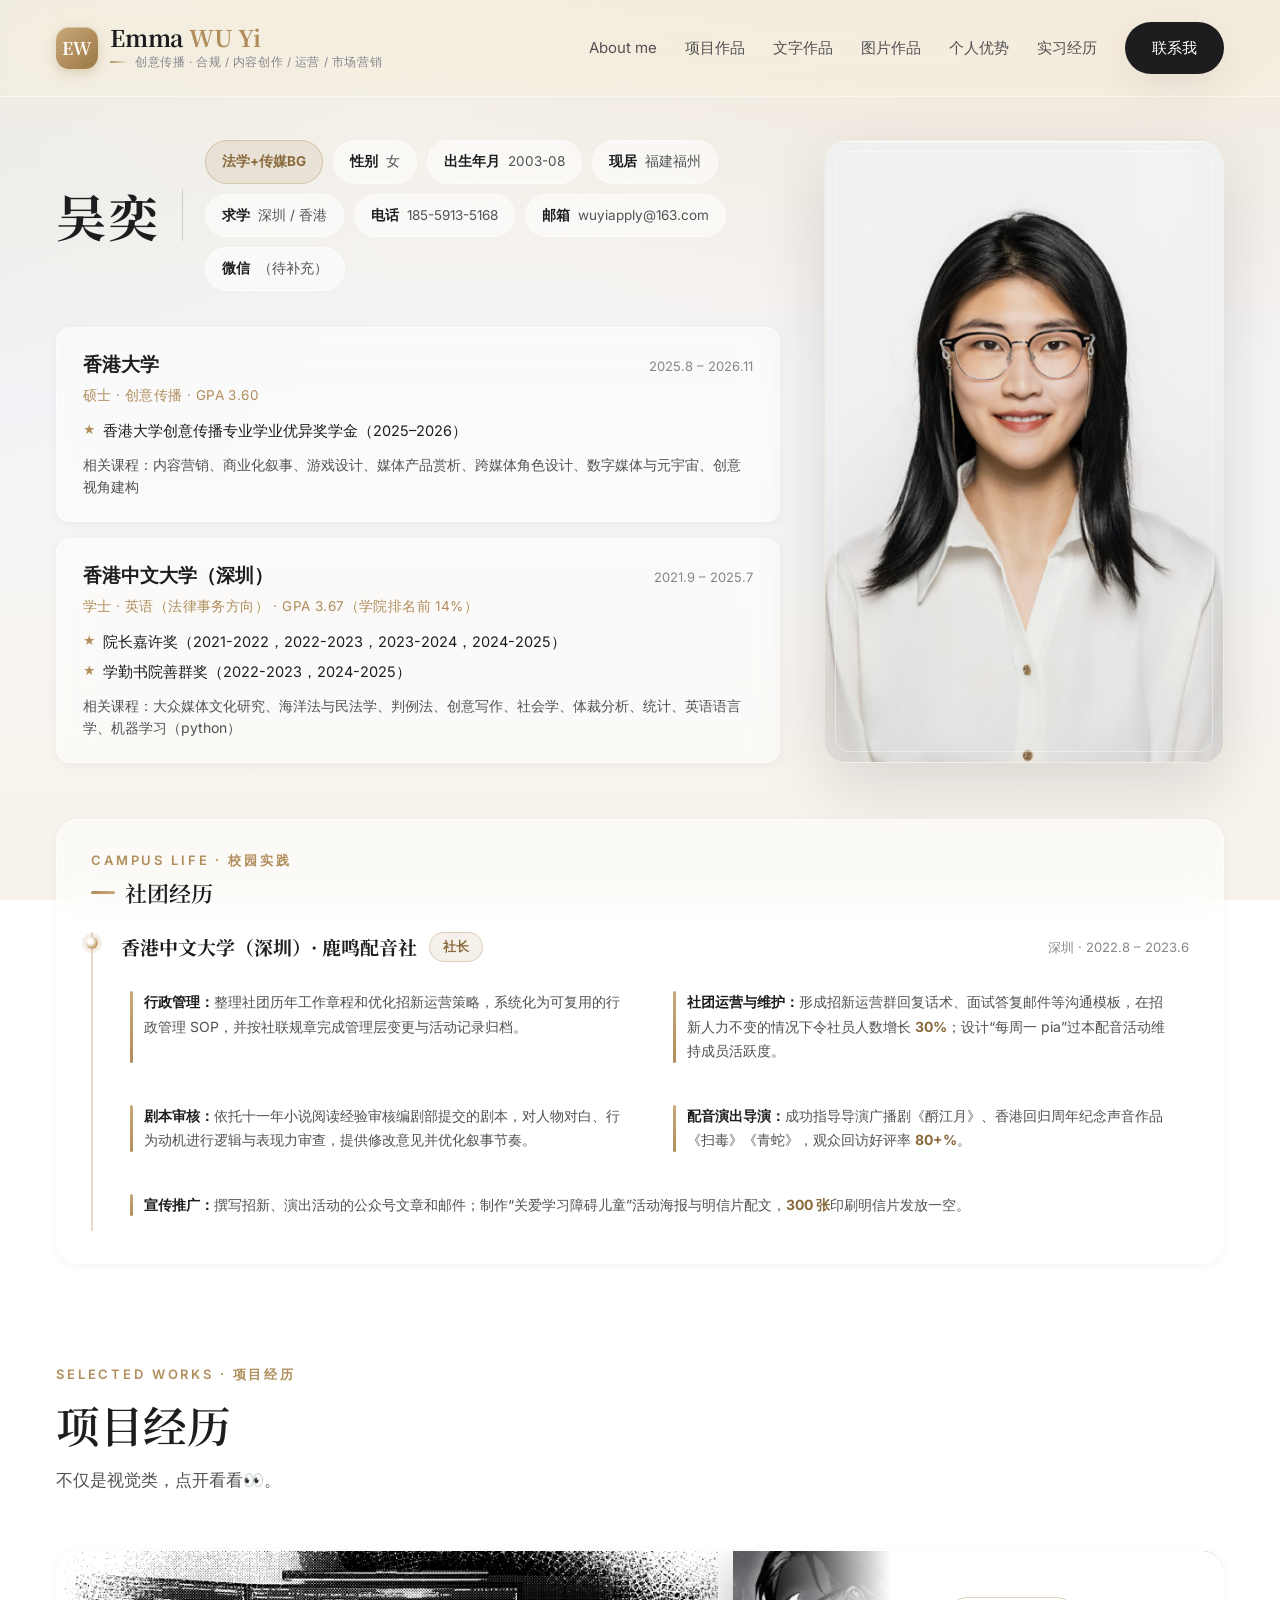
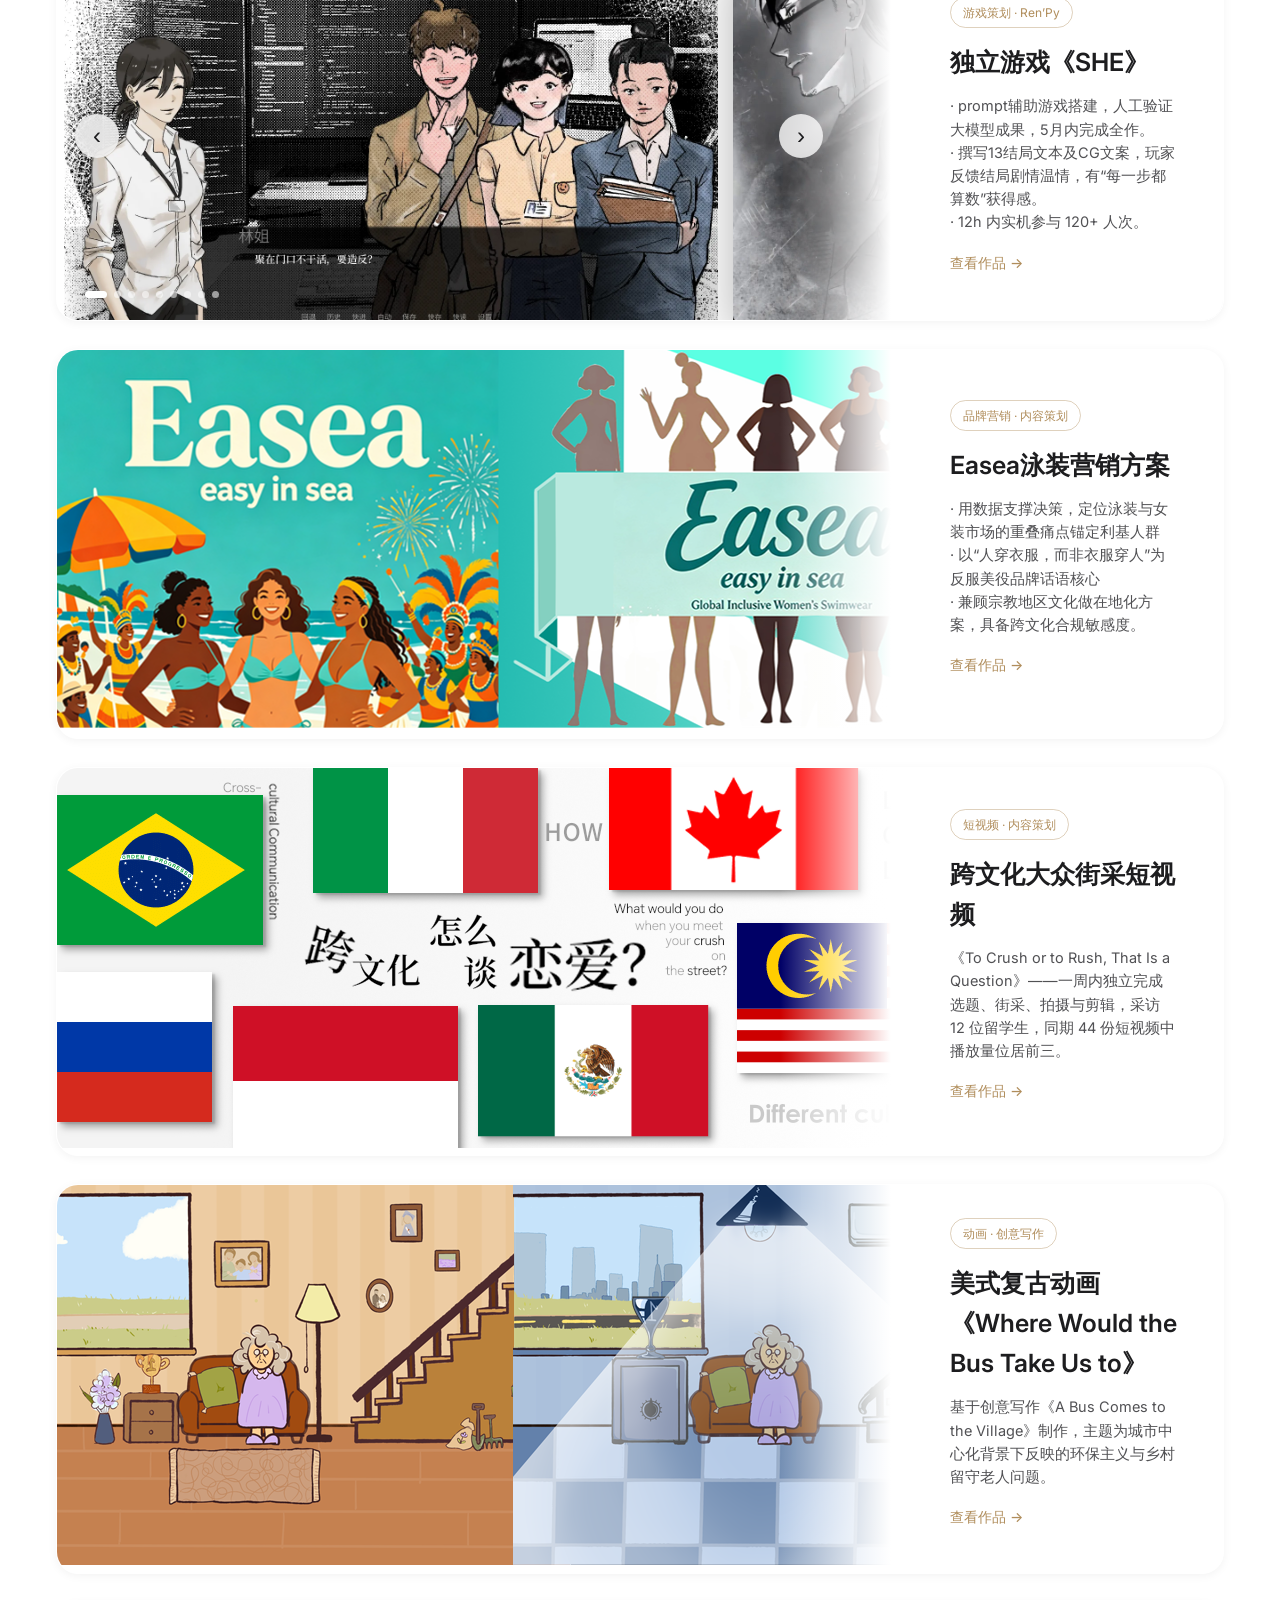
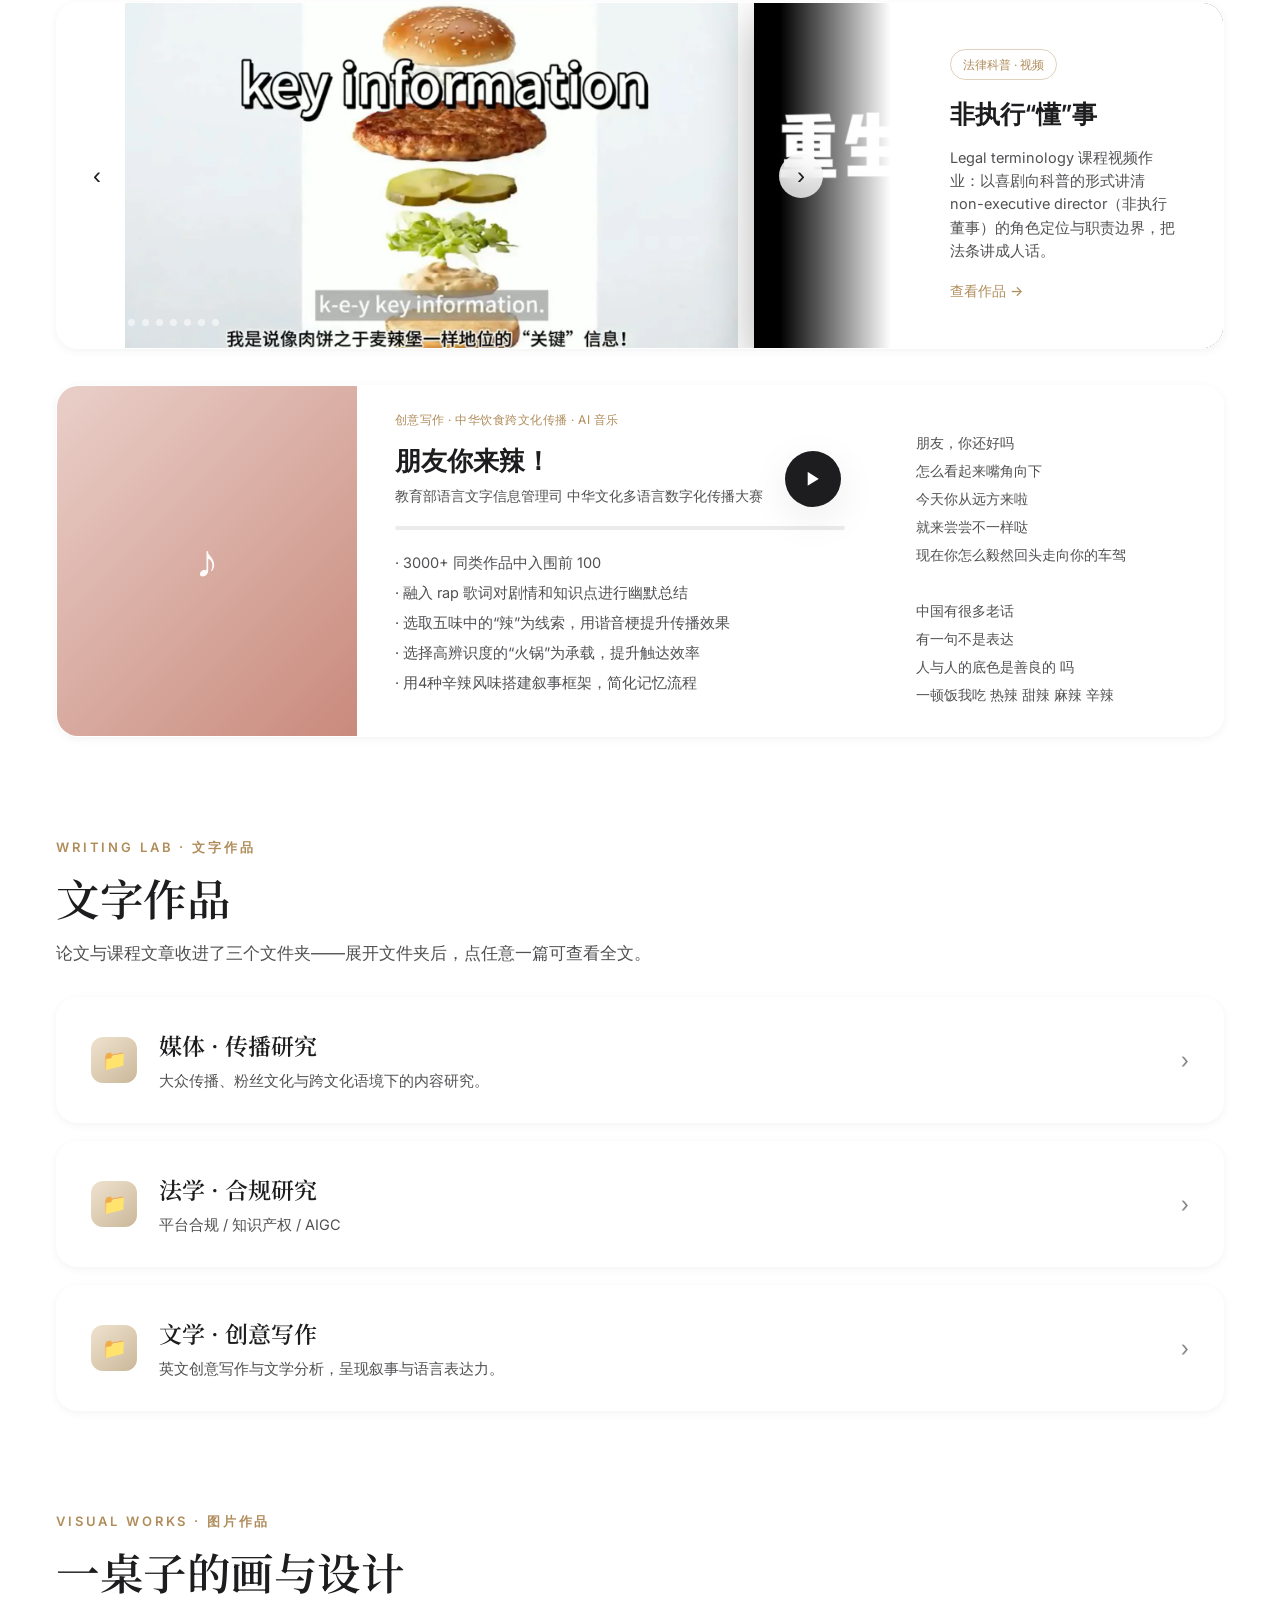
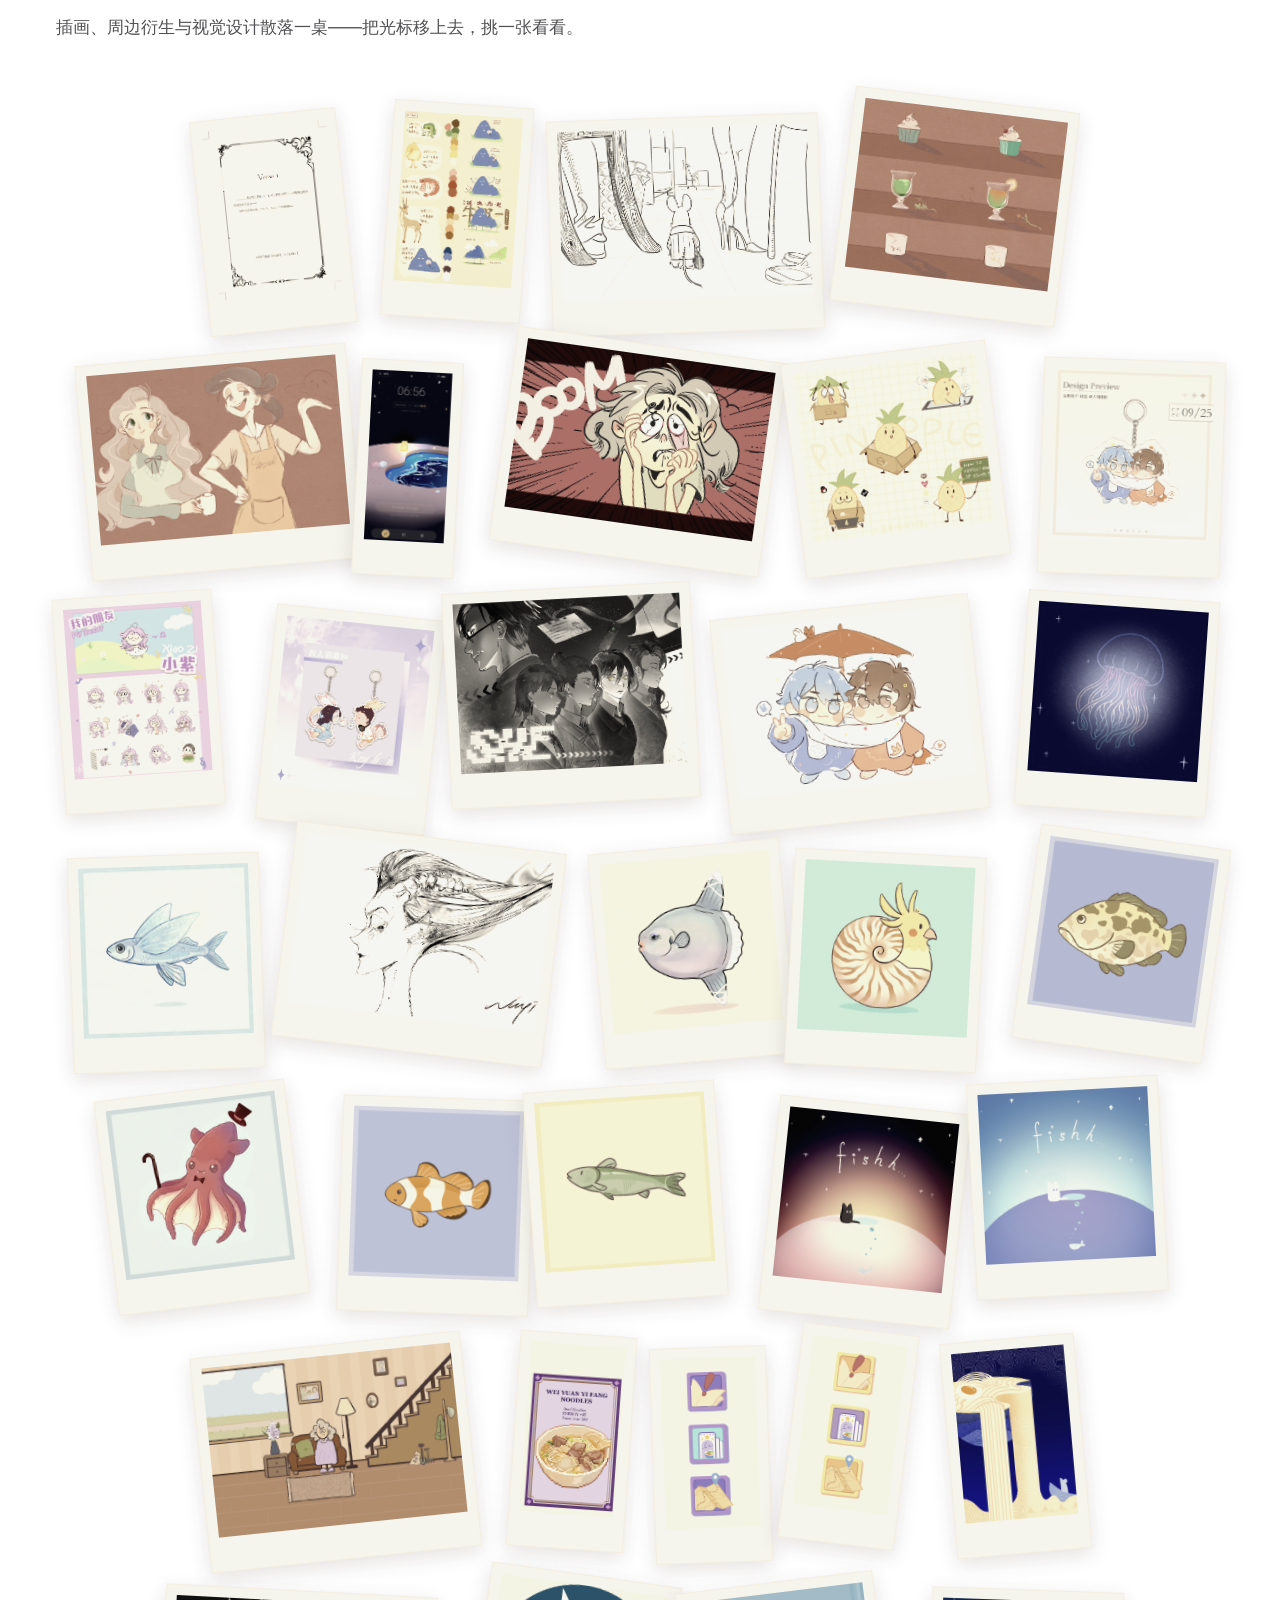
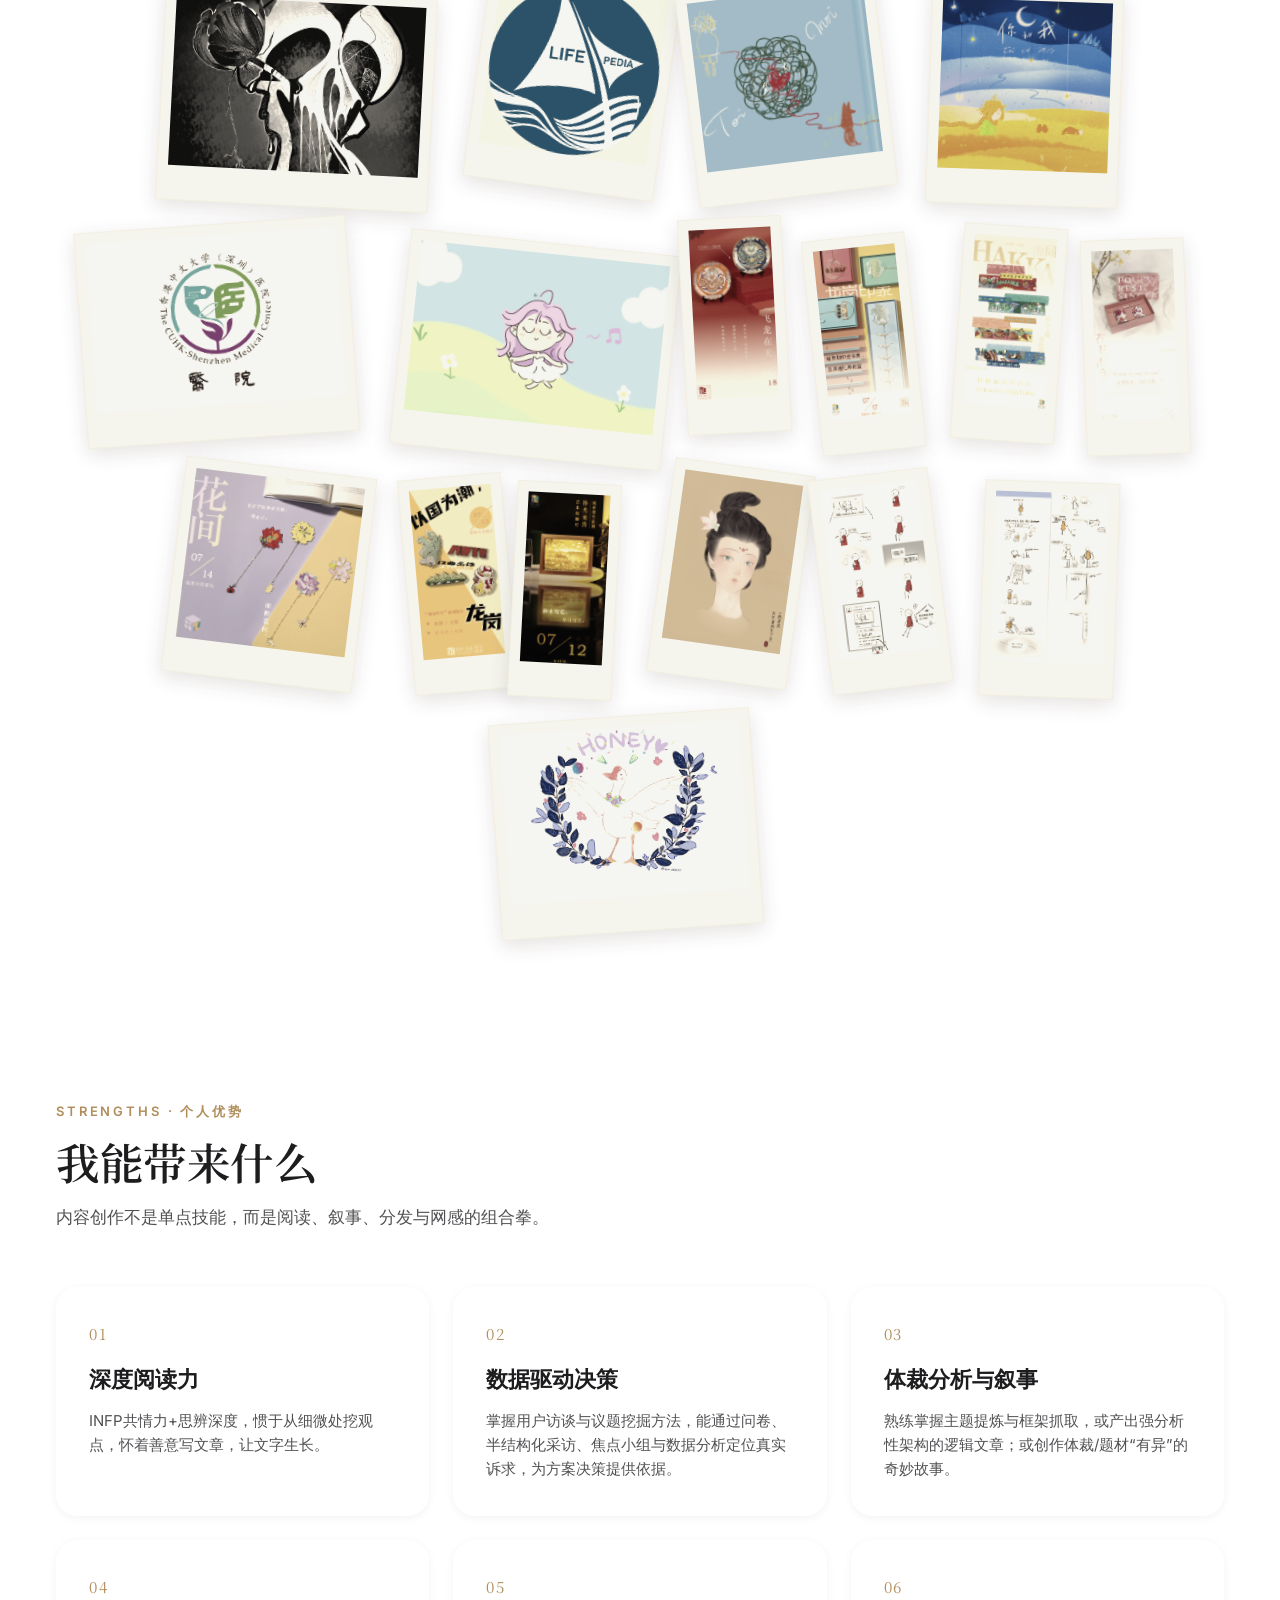
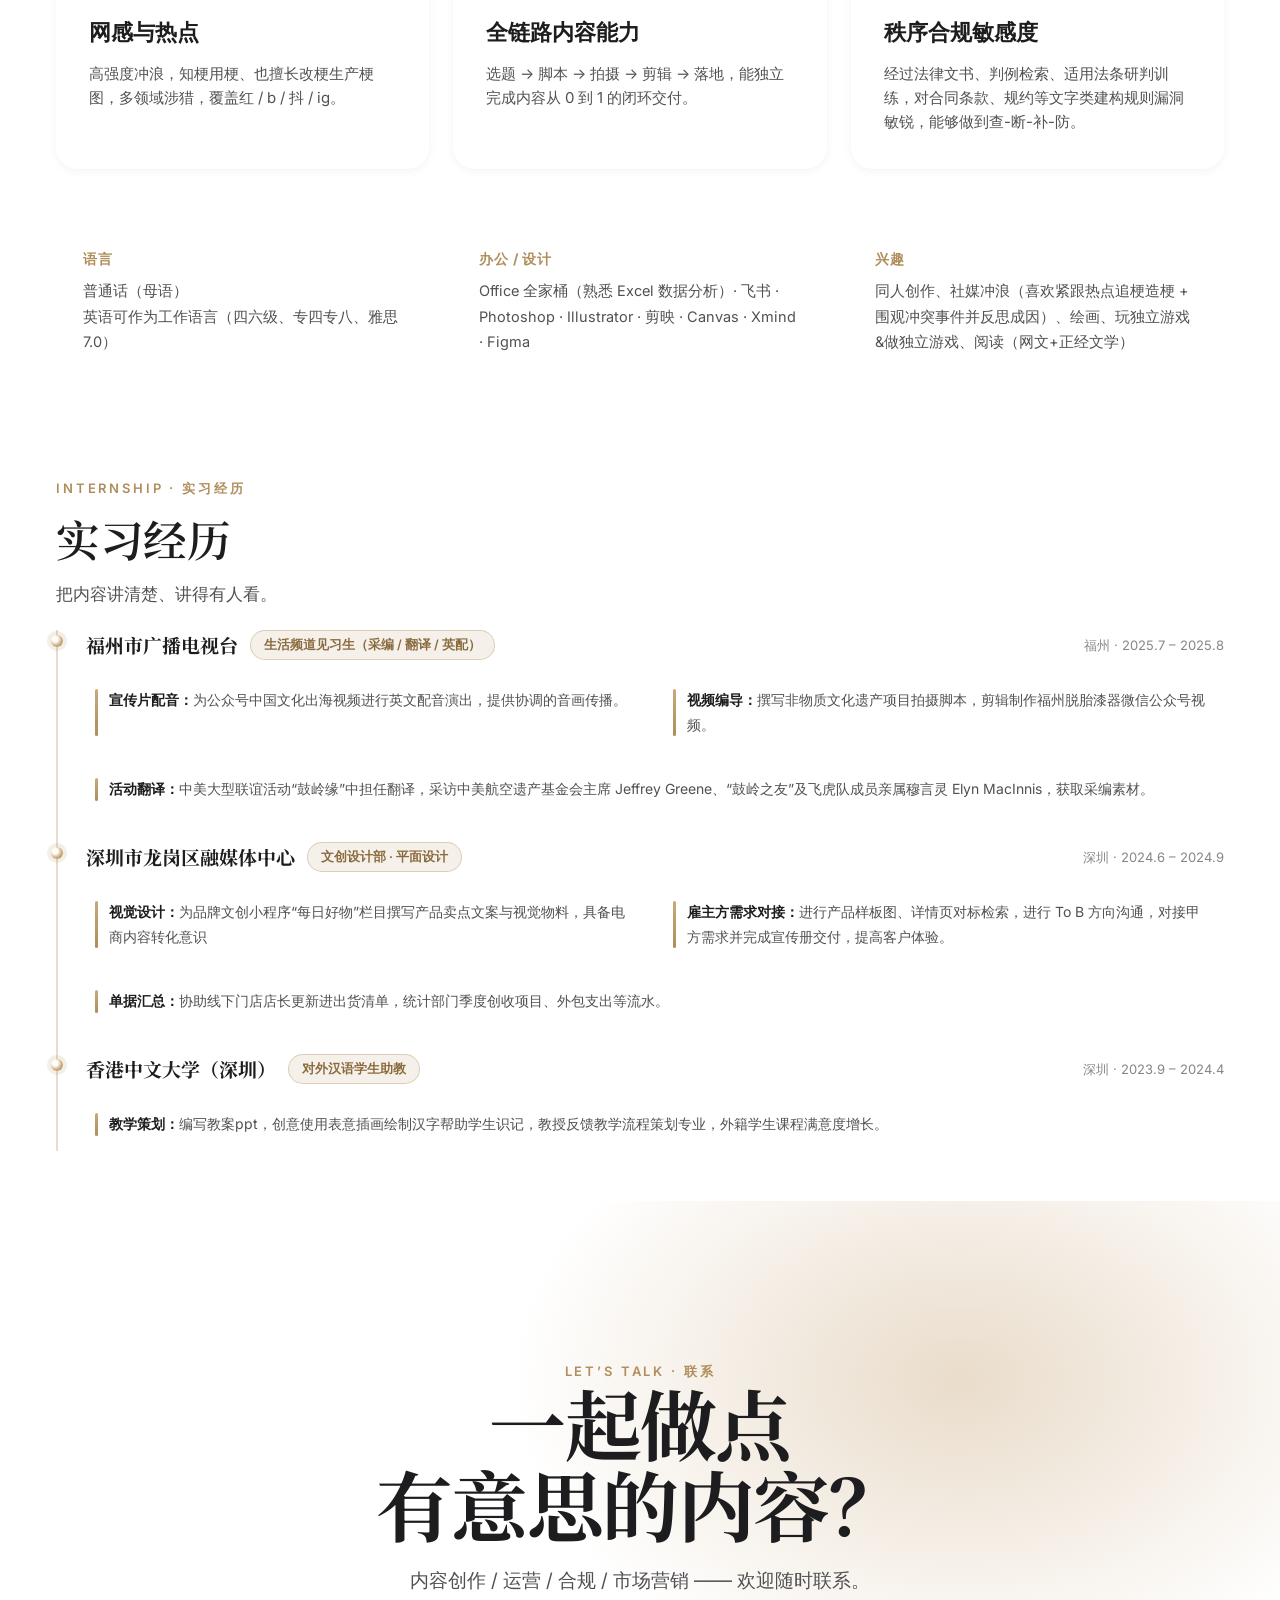
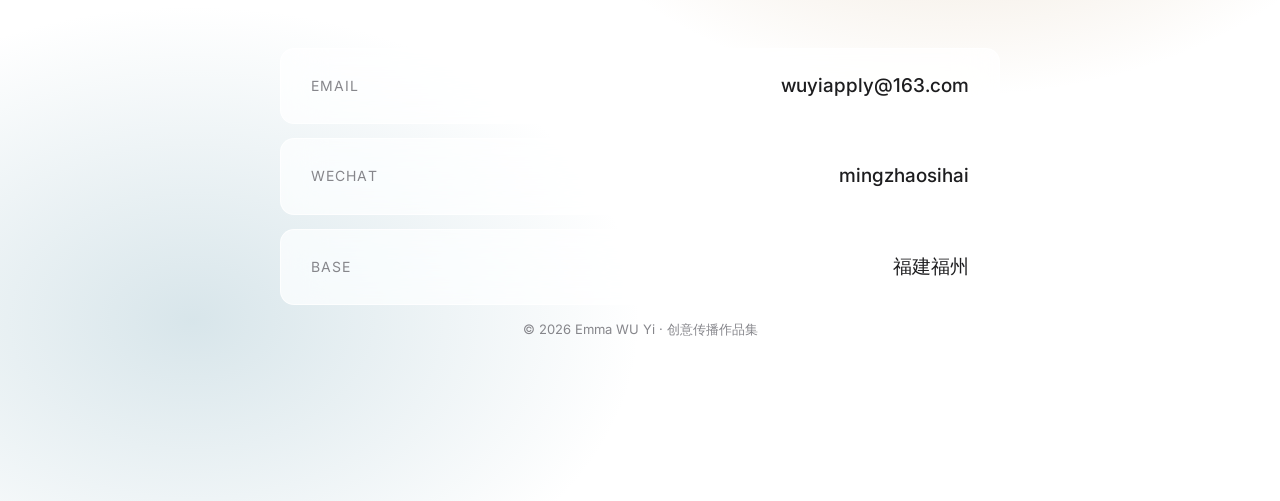
==== commit 57f45edd: "提交布局" ====
--- a/index.html
+++ b/index.html
@@ -22,9 +22,13 @@
 <body data-page-node-id="Erj10BrL99hN7gB6AYAAg4">
   <!-- ★ 页面所有文字都写在下面，直接用编辑器改这里即可 ★ -->
   <nav class="nav" data-page-node-id="iY7lMxeUAlChdfECbR8g3t">
-    <div class="nav__brand" data-page-node-id="vT3glMLys8V1XDHq5C6e5L">Emma WU Yi
-      <!-- <small data-page-node-id="RDFRTK7AA6XfpLcyobvdQl">吴奕</small> -->
-    </div>
+    <a class="nav__brand" href="#about" data-page-node-id="vT3glMLys8V1XDHq5C6e5L">
+      <span class="nav__monogram" aria-hidden="true">EW</span>
+      <span class="nav__id">
+        <h1 class="nav__name">Emma <em>WU Yi</em></h1>
+        <span class="nav__tagline">创意传播 · 合规 / 内容创作 / 运营 / 市场营销</span>
+      </span>
+    </a>
     <div class="nav__links" data-page-node-id="lMQ9ZNKFDkDMg791y8FMGW">
       <a class="nav__link" href="#about" data-page-node-id="6Q5ccCyfGEFjMDFkXVjRrW">About me</a>
       <a class="nav__link" href="#projects" data-page-node-id="CBBtmk0BTYuZ78TyNfVHHV">项目作品</a>
@@ -36,32 +40,12 @@
         联系我</a></div>
   </nav>
   <main data-page-node-id="puAo5je2Y6yAwA3pOsKZmf">
-    <header class="hero" id="top" data-page-node-id="3I4AMwv2M6evnOruQSMUfs">
-      <div class="hero__media" data-page-node-id="V0NcgceV7cYAnDksNrrwsU"></div>
-      <!--span class="hero__media-tag" data-page-node-id="sqTqHBUayKPgfSGuqG9XLA">视频背景 · 待替换</span-->
-      <div class="container hero__inner" data-page-node-id="9tZt9v8lkhcZMlfrYNKzZ4">
-        <p class="hero__kicker" data-page-node-id="9v2TCyBXngJ2cyPHJOjMdk">
-          PORTFOLIO · 个人作品集</p>
-        <h1 class="hero__title" data-page-node-id="NEcWzOU06SPogAWWU48Bl6">
-          Emma WU Yi</h1>
-        <p class="hero__tagline" data-page-node-id="EW43r8r7EBhMZxSps6KTNc">
-          创意传播 · 合规 / 内容创作 / 运营 / 市场营销</p>
-        <div class="hero__actions" data-page-node-id="50x4NtAqbx3fa4PnMDGw1h"><a class="btn btn--primary"
-            href="#contact" data-page-node-id="hEgsK36mXbSOQLSYT8tLnk">
-            联系我</a><a class="btn btn--ghost" href="#projects" data-page-node-id="qNyNu3V5ZJ0bvWpoyYQfco">
-            查看精选项目</a></div>
-      </div>
-      <div class="hero__scroll" data-page-node-id="rMuIAxwvkraruti3t3hwGk"><span
-          data-page-node-id="xpoc8Wc9myVGLlTnCdAWCZ">SCROLL</span><span class="line"
-          data-page-node-id="ywr9QEhnzdMVfpEscT1eIA"></span></div>
-    </header>
     <section id="about" data-page-node-id="rAydHnK5gGcSTcJcLWmIqu">
       <div class="container" data-page-node-id="QtlgoxFtR4pQfndWgeSSgk">
-        <p class="eyebrow" data-page-node-id="kDZffERrJcRIX8FxplQfzK">About me · 个人经历</p>
-        <h2 class="section-title" data-page-node-id="ar08vemN4dCbJj5rExAipB">
-          吴奕</h2>
         <div class="about__grid" data-page-node-id="ZsCyyTmAbJp85ZI66AQdDP">
           <div class="about__col" data-page-node-id="p3IxAWPNaQkXFO8NY8xVeS">
+            <div class="about__head">
+              <h2 class="about__name" data-page-node-id="ar08vemN4dCbJj5rExAipB">吴奕</h2>
             <div class="about__contact" data-page-node-id="RhibxR0QCXmwkXK9BfaaK7"><span class="chip__highlight"
                 data-page-node-id="tjXWkr2n6Srn0Tz1VMrXjw"><b data-page-node-id="LBKPPpfWwoYOY8cchGMyxY">
                   法学+传媒BG</b> </span><span class="chip"
@@ -78,6 +62,7 @@
                   邮箱</b> wuyiapply@163.com</span><span class="chip" data-page-node-id="Ala8V58Ym01E1BZPnf8d8V"><b
                   data-page-node-id="ZNrps1w6DR5xGEVQcHJgCI">
                   微信</b> （待补充）</span></div>
+            </div>
             <div class="edu" data-page-node-id="cDePt3xOjAj7Mz5A8tBc3Y">
               <div class="edu__item" data-page-node-id="9T4SlDslVvbLwBBdMlyvP5">
                 <div class="edu__head" data-page-node-id="qcoDwqXw4xfOpPtaAgcCvu">
@@ -116,6 +101,7 @@
           <figure class="portrait"><img src="images/portrait.jpg" alt="个人照片"></figure>
         </div>
         <div class="about__extra" data-page-node-id="EUZQH0E6mOSH18SRRJH72o">
+          <p class="eyebrow">Campus Life · 校园实践</p>
           <h3 class="subhead" data-page-node-id="TextgjvLB4AtSUU5MofQDw">
             社团经历</h3>
           <div class="timeline" data-page-node-id="xFxwFN1rJclWEjgyWxenHO">
@@ -129,13 +115,13 @@
                 <li data-page-node-id="2LpGNWGcdRJtj4Fp70rKvE"><b data-page-node-id="kIbzD54w3lLZfxoGxFFKYU">
                     行政管理：</b>整理社团历年工作章程和优化招新运营策略，系统化为可复用的行政管理 SOP，并按社联规章完成管理层变更与活动记录归档。</li>
                 <li data-page-node-id="RmNz7LG461nN65EiVjGZSl"><b data-page-node-id="dy0UA1vrCswFAEwJycwMae">
-                    社团运营与维护：</b>形成招新运营群回复话术、面试答复邮件等沟通模板，在招新人力不变的情况下令社员人数增长 30%；设计“每周一 pia”过本配音活动维持成员活跃度。</li>
+                    社团运营与维护：</b>形成招新运营群回复话术、面试答复邮件等沟通模板，在招新人力不变的情况下令社员人数增长 <em class="hl">30%</em>；设计“每周一 pia”过本配音活动维持成员活跃度。</li>
                 <li data-page-node-id="AJd9peZbxHuHXqeiiGubU9"><b data-page-node-id="ftpOd9uiKbBD5cHRgHsHbr">
                     剧本审核：</b>依托十一年小说阅读经验审核编剧部提交的剧本，对人物对白、行为动机进行逻辑与表现力审查，提供修改意见并优化叙事节奏。</li>
                 <li data-page-node-id="lBbIlnAyQSlHastMq3AJOW"><b data-page-node-id="83gfdmgj44UinKYcDcoNLo">
-                    配音演出导演：</b>成功指导导演广播剧《酹江月》、香港回归周年纪念声音作品《扫毒》《青蛇》，观众回访好评率 80+%。</li>
+                    配音演出导演：</b>成功指导导演广播剧《酹江月》、香港回归周年纪念声音作品《扫毒》《青蛇》，观众回访好评率 <em class="hl">80+%</em>。</li>
                 <li data-page-node-id="kW0MDr3zl54dCNcENijzxq"><b data-page-node-id="6MK2n4yClaCtq8Cg8Lzubt">
-                    宣传推广：</b>撰写招新、演出活动的公众号文章和邮件；制作“关爱学习障碍儿童”活动海报与明信片配文，300 张印刷明信片发放一空。</li>
+                    宣传推广：</b>撰写招新、演出活动的公众号文章和邮件；制作“关爱学习障碍儿童”活动海报与明信片配文，<em class="hl">300 张</em>印刷明信片发放一空。</li>
               </ul>
             </div>
           </div>
--- a/styles.css
+++ b/styles.css
@@ -112,7 +112,10 @@
 }
 .btn--ghost:hover { transform: translateY(-2px); background: var(--surface-strong); }
 
-section { padding: 50px 0; position: relative; }
+section { padding: 50px 0; position: relative; scroll-margin-top: 100px; }
+
+/* About 是首个区块：顶部仅留出呼吸空隙 */
+#about { padding-top: 104px; }
 
 /* =========================================================
    导航
@@ -120,14 +123,49 @@
 .nav {
   position: fixed; top: 0; left: 0; right: 0; z-index: 50;
   display: flex; align-items: center; justify-content: space-between;
-  padding: 16px var(--gutter);
+  padding: 22px var(--gutter);
   background: rgba(244, 238, 227, 0.6);
   backdrop-filter: blur(20px) saturate(180%);
   -webkit-backdrop-filter: blur(20px) saturate(180%);
   border-bottom: 1px solid rgba(255, 255, 255, 0.5);
 }
-.nav__brand { font-family: var(--font-serif); font-weight: 700; font-size: 20px; }
-.nav__brand small { color: var(--ink-faint); font-weight: 400; font-size: 13px; margin-left: 8px; }
+/* 品牌区：金色徽章 + 名字 + 定位语（点击回到 About） */
+.nav__brand {
+  display: flex; align-items: center; gap: 12px;
+  min-width: 0; text-decoration: none;
+}
+.nav__monogram {
+  flex: none;
+  width: 42px; height: 42px; border-radius: 13px;
+  display: flex; align-items: center; justify-content: center;
+  font-family: var(--font-serif); font-weight: 700; font-size: 17px;
+  color: #fffdf8;
+  background: linear-gradient(135deg, var(--accent-soft), var(--accent) 55%, #9a7847);
+  box-shadow: 0 4px 12px rgba(176, 141, 91, 0.35), inset 0 1px 0 rgba(255, 255, 255, 0.35);
+  transition: transform 0.35s cubic-bezier(0.34, 1.56, 0.64, 1), box-shadow 0.3s ease;
+}
+.nav__brand:hover .nav__monogram {
+  transform: rotate(-8deg) scale(1.07);
+  box-shadow: 0 6px 18px rgba(176, 141, 91, 0.45), inset 0 1px 0 rgba(255, 255, 255, 0.4);
+}
+.nav__id { display: flex; flex-direction: column; gap: 3px; min-width: 0; }
+.nav__name {
+  font-family: var(--font-serif); font-weight: 700;
+  font-size: 23px; line-height: 1.1; letter-spacing: -0.01em;
+  color: var(--ink);
+}
+.nav__name em { font-style: normal; color: var(--accent); transition: color 0.25s ease; }
+.nav__brand:hover .nav__name em { color: #8a6a3d; }
+.nav__tagline {
+  display: flex; align-items: center; gap: 7px;
+  font-size: 11.5px; color: var(--ink-faint);
+  letter-spacing: 0.05em; white-space: nowrap;
+}
+.nav__tagline::before {
+  content: ''; flex: none;
+  width: 18px; height: 2px; border-radius: 2px;
+  background: linear-gradient(90deg, var(--accent), transparent);
+}
 .nav__links { display: flex; gap: 28px; align-items: center; }
 .nav__link { font-size: 15px; color: var(--ink-soft); position: relative; transition: color 0.2s ease; }
 .nav__link:hover { color: var(--ink); }
@@ -138,82 +176,50 @@
 .nav__link:hover::after { width: 100%; }
 
 /* =========================================================
-   Hero
-   ========================================================= */
-.hero {
-  position: relative; min-height: 100vh;
-  display: flex; flex-direction: column; justify-content: center;
-  overflow: hidden; padding-top: 120px;
-}
-.hero__media {
-  position: absolute; inset: 0; z-index: 0;
-  background:
-    radial-gradient(60% 60% at 20% 30%, rgba(201, 168, 124, 0.55), transparent 70%),
-    radial-gradient(50% 50% at 85% 25%, rgba(143, 182, 196, 0.45), transparent 70%),
-    radial-gradient(70% 70% at 60% 90%, rgba(199, 155, 191, 0.35), transparent 75%),
-    linear-gradient(160deg, #efe7d8, #f5f5f7);
-  animation: drift 18s ease-in-out infinite alternate;
-}
-@keyframes drift {
-  0% { transform: scale(1.05) translate(0, 0); }
-  100% { transform: scale(1.12) translate(-2%, -2%); }
-}
-.hero__media::after {
-  content: ''; position: absolute; inset: 0;
-  background: radial-gradient(120% 120% at 50% 40%, transparent 40%, rgba(244, 238, 227, 0.55) 100%);
-}
-.hero__media-tag {
-  position: absolute; right: var(--gutter); bottom: 110px; z-index: 2;
-  font-size: 12px; color: var(--ink-faint);
-  background: var(--surface); padding: 7px 14px; border-radius: 999px;
-  backdrop-filter: blur(14px); -webkit-backdrop-filter: blur(14px);
-  border: 1px solid rgba(255,255,255,0.6);
-}
-.hero__inner { position: relative; z-index: 2; }
-.hero__kicker { color: var(--ink-soft); letter-spacing: 0.28em; font-size: 14px; }
-.hero__title {
-  font-family: var(--font-serif); font-weight: 700;
-  font-size: clamp(56px, 9vw, 132px); line-height: 0.98; letter-spacing: -0.02em; margin: 18px 0 0;
-}
-.hero__title .light { font-weight: 300; display: block; color: var(--ink-soft); }
-.hero__tagline { margin-top: 28px; font-size: clamp(16px, 1.6vw, 22px); color: var(--ink-soft); max-width: 760px; }
-.hero__actions { margin-top: 40px; display: flex; gap: 16px; flex-wrap: wrap; }
-.hero__scroll {
-  position: absolute; left: 50%; bottom: 42px; transform: translateX(-50%); z-index: 2;
-  color: var(--ink-faint); font-size: 12px; letter-spacing: 0.2em;
-  display: flex; flex-direction: column; align-items: center; gap: 10px;
-}
-.hero__scroll .line {
-  width: 1px; height: 46px; background: linear-gradient(var(--ink-faint), transparent);
-  animation: scrollPulse 2s ease-in-out infinite;
-}
-@keyframes scrollPulse { 0%,100% { opacity: 0.3; } 50% { opacity: 1; } }
-
-/* =========================================================
    About me
    ========================================================= */
 .about__grid {
   display: grid;
-  grid-template-columns: 1fr 600px;
-  gap: 64px;
-  align-items: start;
-  margin-top: 5px;
-}
-.about__intro { font-size: 19px; color: var(--ink); line-height: 1.7; }
-.about__contact { margin-top: 26px; display: flex; flex-wrap: wrap; gap: 12px; }
+  grid-template-columns: 1fr 440px;
+  gap: 56px;
+  align-items: stretch;   /* 肖像高度跟随左列内容 */
+  margin-top: 36px;
+}
+/* 头部：名字 + 竖分隔线 + 信息 chips 同行排布 */
+.about__head {
+  display: flex; align-items: center; gap: 22px; flex-wrap: wrap;
+}
+.about__name {
+  font-family: var(--font-serif); font-weight: 700;
+  font-size: 50px; line-height: 1.1; letter-spacing: 0.04em;
+  color: var(--ink);
+  display: flex; align-items: center; gap: 22px;
+  margin: 0;
+}
+.about__name::after {
+  content: ''; width: 1px; height: 52px; background: var(--hair-strong);
+}
+.about__contact {
+  display: flex; flex-wrap: wrap; gap: 10px;
+  flex: 1; min-width: 280px;
+}
 .chip {
   display: inline-flex; align-items: center; gap: 8px;
-  padding: 11px 18px; border-radius: 999px;
+  padding: 10px 16px; border-radius: 999px;
   background: var(--surface); backdrop-filter: blur(16px); -webkit-backdrop-filter: blur(16px);
-  border: 1px solid rgba(255,255,255,0.6); font-size: 14px; color: var(--ink-soft);
-}
-.chip b { color: var(--ink); font-weight: 500; }
+  border: 1px solid rgba(255,255,255,0.6); font-size: 13.5px; color: var(--ink-soft);
+  transition: transform 0.25s ease, box-shadow 0.25s ease;
+}
+.chip:hover { transform: translateY(-2px); box-shadow: var(--shadow-sm); }
+.chip b { color: var(--ink); font-weight: 600; }
 .chip__highlight {
   display: inline-flex; align-items: center; gap: 8px;
-  padding: 11px 18px; border-radius: 999px;
-  background: rgb(255, 205, 205); color: var(--surface); backdrop-filter: blur(16px); -webkit-backdrop-filter: blur(16px);
-  border: 1px solid rgba(255,255,255,0.6); font-size: 14px; color: var(--ink-soft);
-}
+  padding: 10px 16px; border-radius: 999px;
+  background: rgba(176, 141, 91, 0.14);
+  border: 1px solid rgba(176, 141, 91, 0.35);
+  font-size: 13.5px; color: #8a6a3d;
+}
+.chip__highlight b { color: #8a6a3d; font-weight: 700; }
 
 /* 教育经历（图片左侧，完整奖项） */
 .edu { margin-top: 36px; display: grid; gap: 16px; }
@@ -223,7 +229,10 @@
   margin-right: 0; /*margin控制卡片外的边距，padding控制内部组件的边距*/
   background: var(--surface); backdrop-filter: blur(16px); -webkit-backdrop-filter: blur(16px);
   border: 1px solid rgba(255,255,255,0.6);
-}
+  box-shadow: var(--shadow-sm);
+  transition: transform 0.25s ease, box-shadow 0.25s ease;
+}
+.edu__item:hover { transform: translateY(-3px); box-shadow: var(--shadow-md); }
 .edu__head { display: flex; align-items: baseline; justify-content: space-between; gap: 12px; }
 .edu__head h4 { font-size: 19px; font-weight: 600; }
 .edu__period { color: var(--ink-faint); font-size: 13px; flex: none; }
@@ -235,16 +244,21 @@
 }
 .edu__courses { margin-top: 12px; color: var(--ink-soft); font-size: 14px; }
 
-/* 人物大图 600 × 900 */
+/* 人物大图：高度与左列内容一致（grid stretch），内嵌白色细描边 */
 .portrait {
-  width: 400px; height: 590px;
+  width: 100%; height: 100%; min-height: 420px;
   border-radius: var(--radius);
   background: linear-gradient(140deg, #e9dcc6, #cbb89a);
   border: 1px solid rgba(255,255,255,0.6);
-  box-shadow: var(--shadow-md);
-  margin-left: 1px;
+  box-shadow: var(--shadow-lg);
   display: flex; align-items: flex-end; justify-content: center; padding-bottom: 30px;
   position: relative; overflow: hidden;
+}
+.portrait::after {
+  content: ''; position: absolute; inset: 10px;
+  border: 1px solid rgba(255, 255, 255, 0.4);
+  border-radius: calc(var(--radius) - 8px);
+  pointer-events: none;
 }
 .portrait img {
   position: absolute; inset: 0;
@@ -252,29 +266,75 @@
   object-fit: cover;
 }
 .portrait__ph { color: rgba(29,29,31,0.5); font-size: 13px; letter-spacing: 0.1em; }
-.about__extra { margin-top: 76px; }
-
-/* =========================================================
-   时间线（实习 / 社团）
-   ========================================================= */
-.timeline { margin-top: 22px; margin-bottom: -25px; border-left: 2px solid var(--hair); padding-left: 30px; }
-.tl__item { position: relative; padding-bottom: 12px; }
+/* 社团经历：玻璃卡片容器 + 金线标题 */
+.about__extra {
+  margin-top: 56px;
+  padding: 30px 34px 32px;
+  border-radius: var(--radius);
+  background: var(--surface);
+  backdrop-filter: blur(16px); -webkit-backdrop-filter: blur(16px);
+  border: 1px solid rgba(255,255,255,0.6);
+  box-shadow: var(--shadow-sm);
+  transition: box-shadow 0.3s ease, transform 0.3s ease;
+}
+.about__extra:hover { box-shadow: var(--shadow-md); transform: translateY(-2px); }
+.about__extra .subhead {
+  display: flex; align-items: center; gap: 10px;
+  margin-top: 4px; margin-bottom: 0;
+}
+.about__extra .subhead::before {
+  content: ''; width: 24px; height: 3px; border-radius: 2px;
+  background: linear-gradient(90deg, var(--accent), var(--accent-soft));
+}
+
+/* =========================================================
+   时间线（实习 / 社团共用）—— 金色轴线 + 条目小卡
+   ========================================================= */
+.timeline {
+  margin-top: 22px; margin-bottom: 0;
+  border-left: 2px solid rgba(176, 141, 91, 0.3);
+  padding-left: 28px;
+  display: grid; gap: 26px;
+}
+.tl__item { position: relative; padding-bottom: 0; }
 .tl__item::before {
-  content: ''; position: absolute; left: -37px; top: 6px;
+  content: ''; position: absolute; left: -35px; top: 5px;
   width: 12px; height: 12px; border-radius: 50%;
-  background: #fff; border: 2px solid var(--accent);
-}
-.tl__top { display: flex; align-items: baseline; gap: 12px; flex-wrap: wrap; }
-.tl__org { font-size: 19px; font-weight: 600; }
-.tl__role { color: var(--ink-soft); font-size: 15px; }
+  background: radial-gradient(circle at 35% 35%, #fffdf8 25%, var(--accent-soft) 60%, var(--accent));
+  box-shadow: 0 0 0 4px rgba(176, 141, 91, 0.15);
+}
+.tl__top { display: flex; align-items: center; gap: 12px; flex-wrap: wrap; }
+.tl__org { font-size: 19px; font-weight: 700; font-family: var(--font-serif); }
+.tl__role {
+  color: #8a6a3d; background: rgba(176, 141, 91, 0.13);
+  border: 1px solid rgba(176, 141, 91, 0.35);
+  padding: 4px 13px; border-radius: 999px;
+  font-size: 12.5px; font-weight: 600;
+}
 .tl__period { margin-left: auto; color: var(--ink-faint); font-size: 13px; }
-.tl__type {
-  font-size: 11px; letter-spacing: 0.12em; text-transform: uppercase; color: var(--accent);
-  border: 1px solid rgba(176,141,91,0.4); padding: 2px 10px; border-radius: 999px;
-}
-.tl__points { margin-top: 12px; padding-left: 18px; color: var(--ink-soft); font-size: 15px; }
-.tl__points li { margin-bottom: 8px; }
+.tl__points {
+  margin-top: 14px; padding-left: 0; list-style: none;
+  display: grid; grid-template-columns: 1fr 1fr; gap: 12px 18px;
+}
+.tl__points li {
+  position: relative; margin-bottom: 0;
+  padding: 13px 16px 13px 22px;
+  background: rgba(255, 255, 255, 0.5);
+  border: 1px solid rgba(255, 255, 255, 0.6);
+  border-radius: 12px;
+  font-size: 14px; line-height: 1.75; color: var(--ink-soft);
+  transition: transform 0.25s ease, box-shadow 0.25s ease;
+}
+.tl__points li:hover { transform: translateY(-2px); box-shadow: var(--shadow-sm); }
+.tl__points li::before {
+  content: ''; position: absolute; left: 8px; top: 14px; bottom: 14px; width: 3px;
+  border-radius: 3px;
+  background: linear-gradient(180deg, var(--accent-soft), var(--accent));
+}
+/* 奇数条目的最后一条横跨整行，避免半行留空 */
+.tl__points li:last-child:nth-child(odd) { grid-column: 1 / -1; }
 .tl__points b { color: var(--ink); font-weight: 600; }
+.hl { font-style: normal; color: #8a6a3d; font-weight: 700; }
 
 /* =========================================================
    项目经历 · 拉长大卡片（左 2/3 图，右 1/3 白底渐变文字）
@@ -585,13 +645,12 @@
    响应式
    ========================================================= */
 @media (max-width: 1400px) {
-  .about__grid { grid-template-columns: 1fr 460px; gap: 44px; }
-  .portrait { width: 460px; height: 690px; }
+  .about__grid { grid-template-columns: 1fr 400px; gap: 44px; }
 }
 @media (max-width: 1200px) {
   .strengths__grid, .skills { grid-template-columns: repeat(2, 1fr); }
   .about__grid { grid-template-columns: 1fr; }
-  .portrait { width: 100%; max-width: 600px; height: auto; aspect-ratio: 2 / 3; }
+  .portrait { max-width: 600px; height: auto; aspect-ratio: 2 / 3; }
   .workcard { grid-template-columns: 1fr; min-height: 0; }
   .workcard__media { grid-area: auto; aspect-ratio: 16 / 10; }
   .workcard__body {
@@ -607,6 +666,14 @@
   .strengths__grid, .skills { grid-template-columns: 1fr; }
   .nav__links { display: none; }
   .tl__period { margin-left: 0; }
+  .nav { padding: 14px var(--gutter); }
+  .nav__monogram { width: 36px; height: 36px; border-radius: 11px; font-size: 15px; }
+  .nav__name { font-size: 20px; }
+  .nav__tagline { display: none; }
+  .about__name { font-size: 32px; gap: 16px; }
+  .about__name::after { height: 36px; }
+  .about__extra { padding: 24px 20px 26px; margin-top: 44px; }
+  .tl__points { grid-template-columns: 1fr; }
 }
 
 /* =========================================================
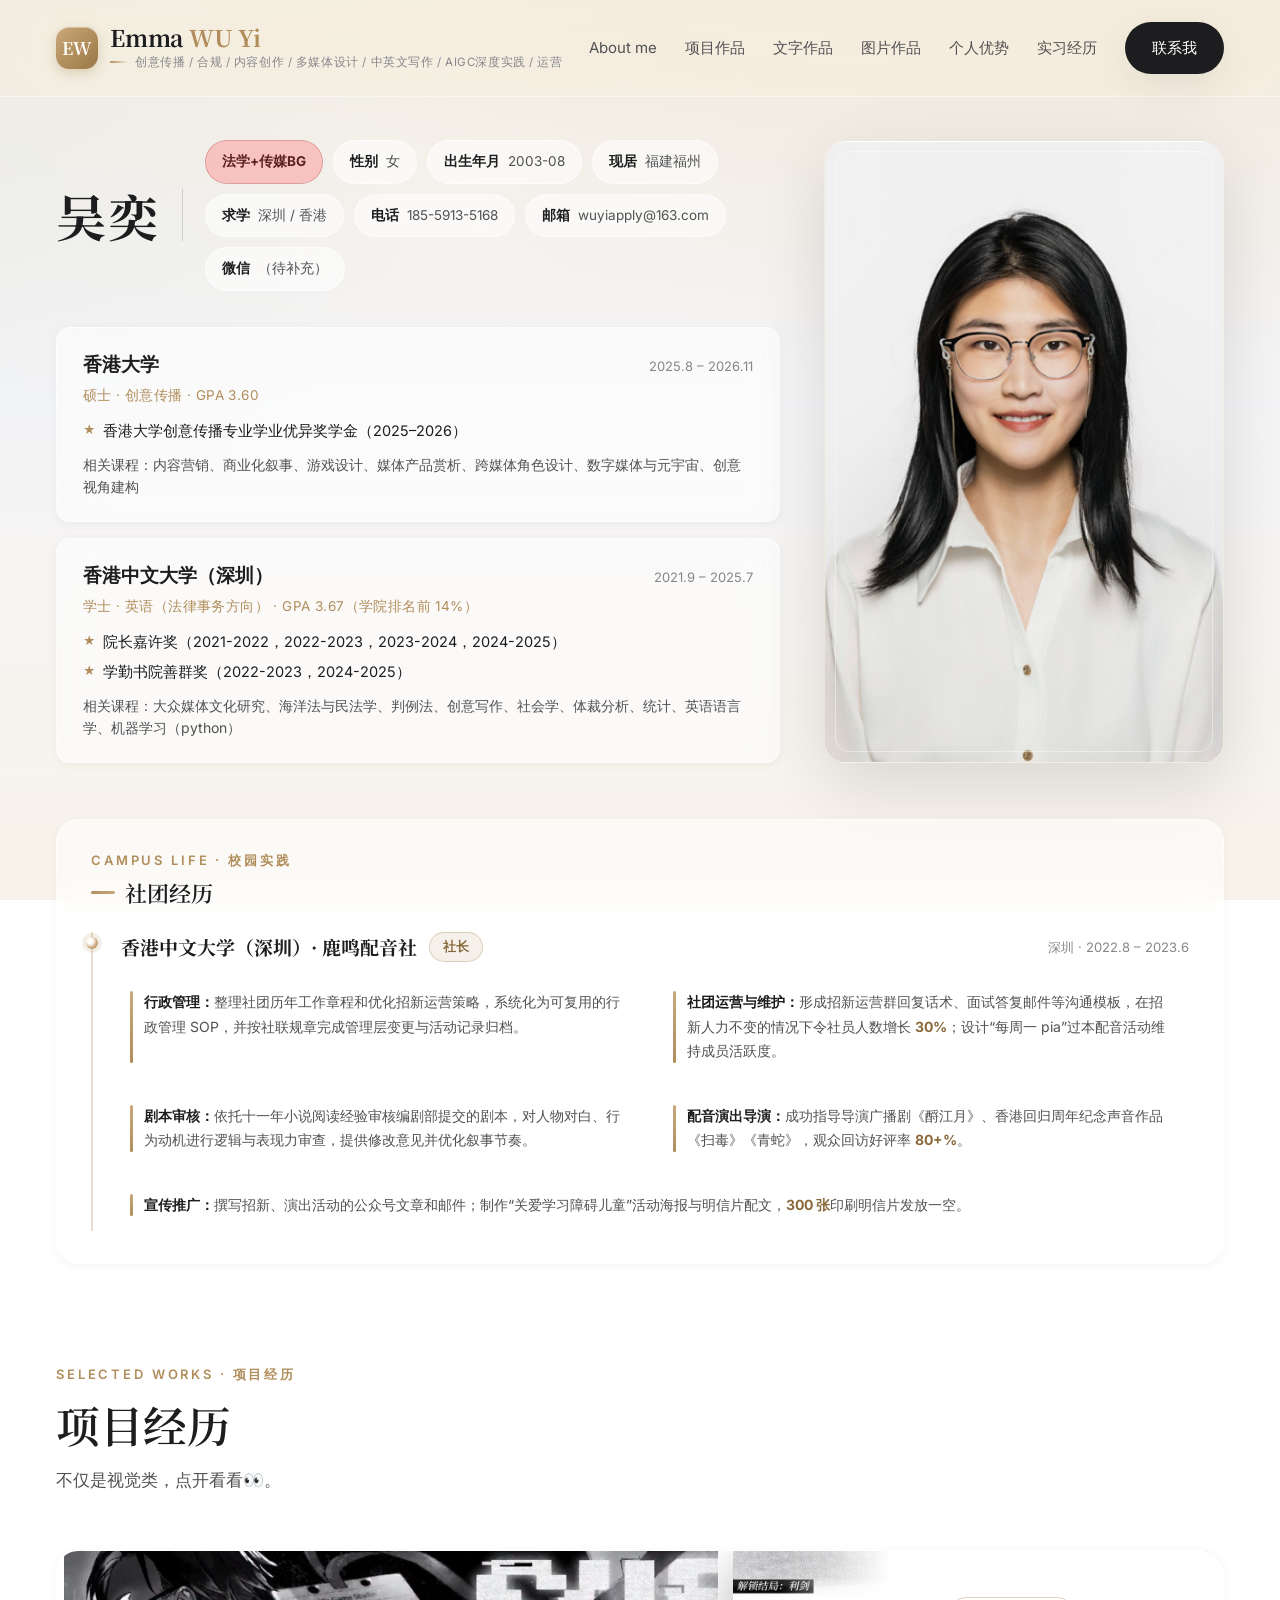
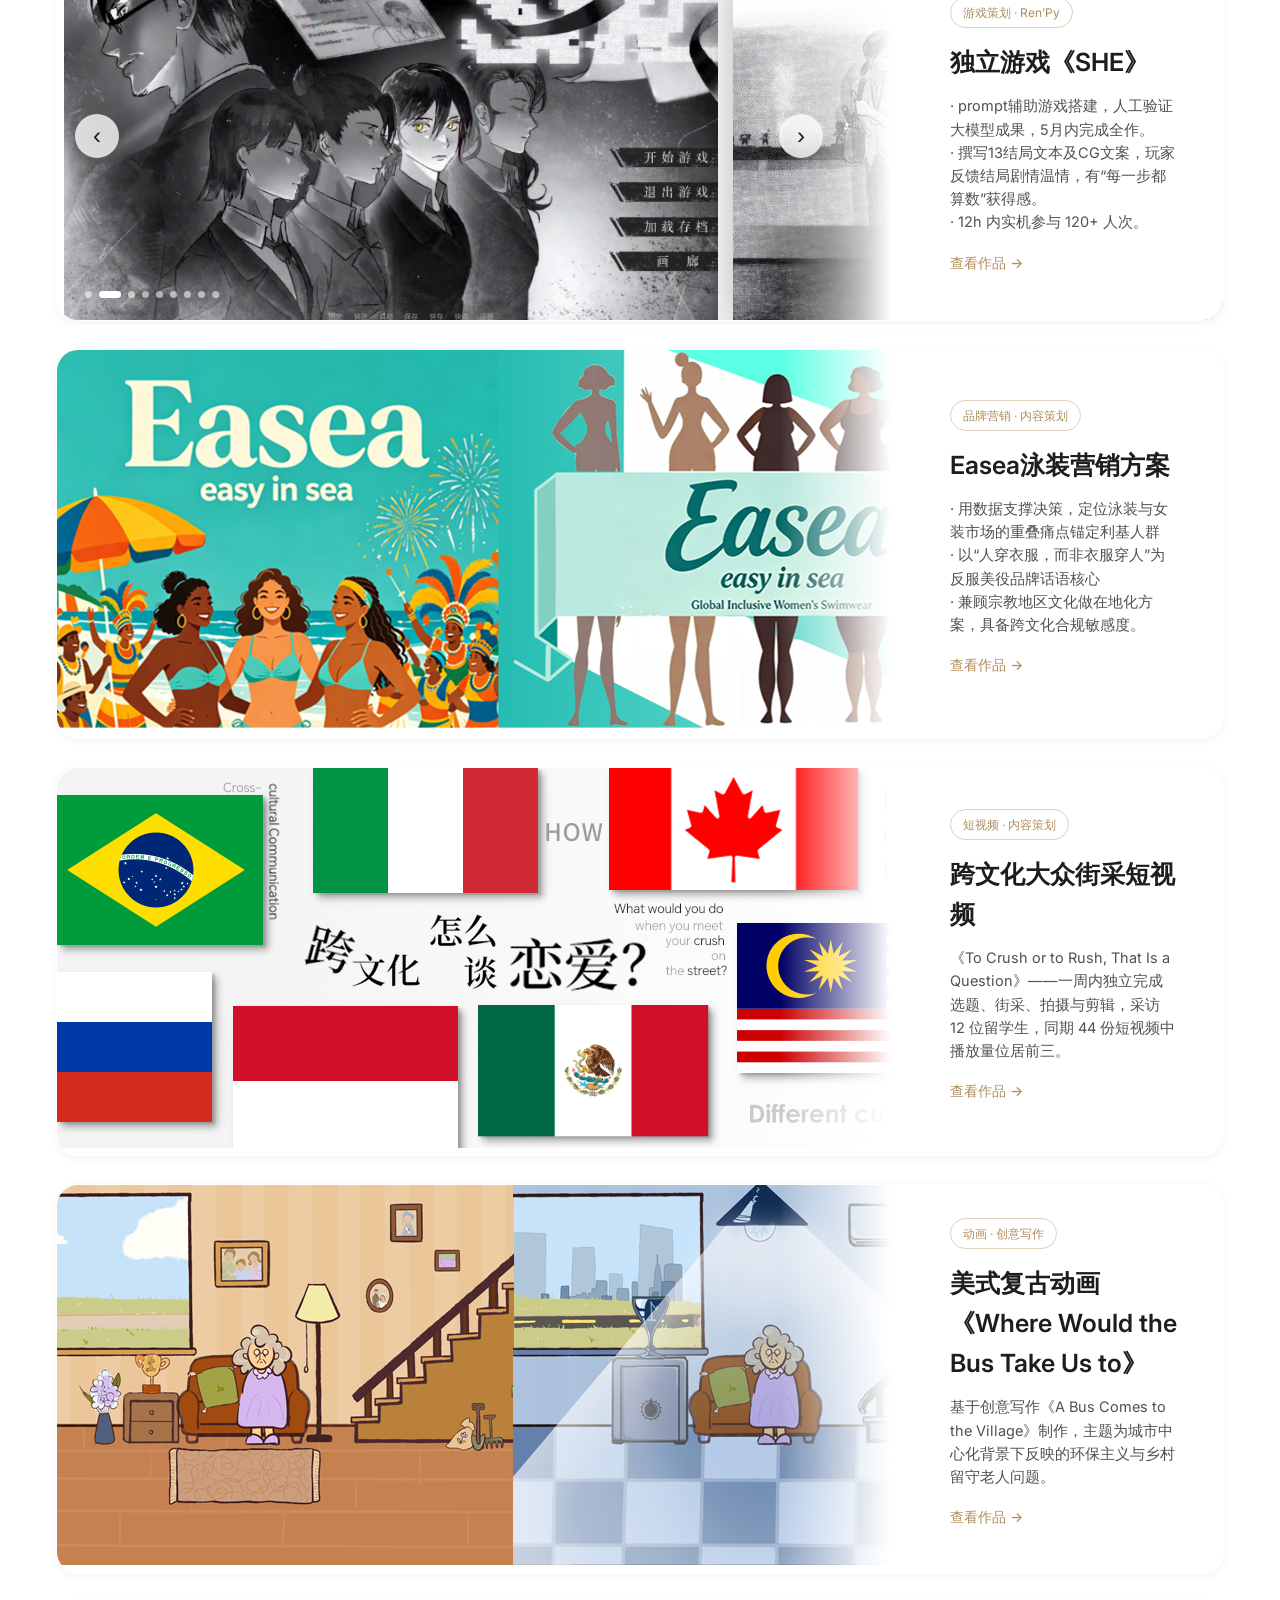
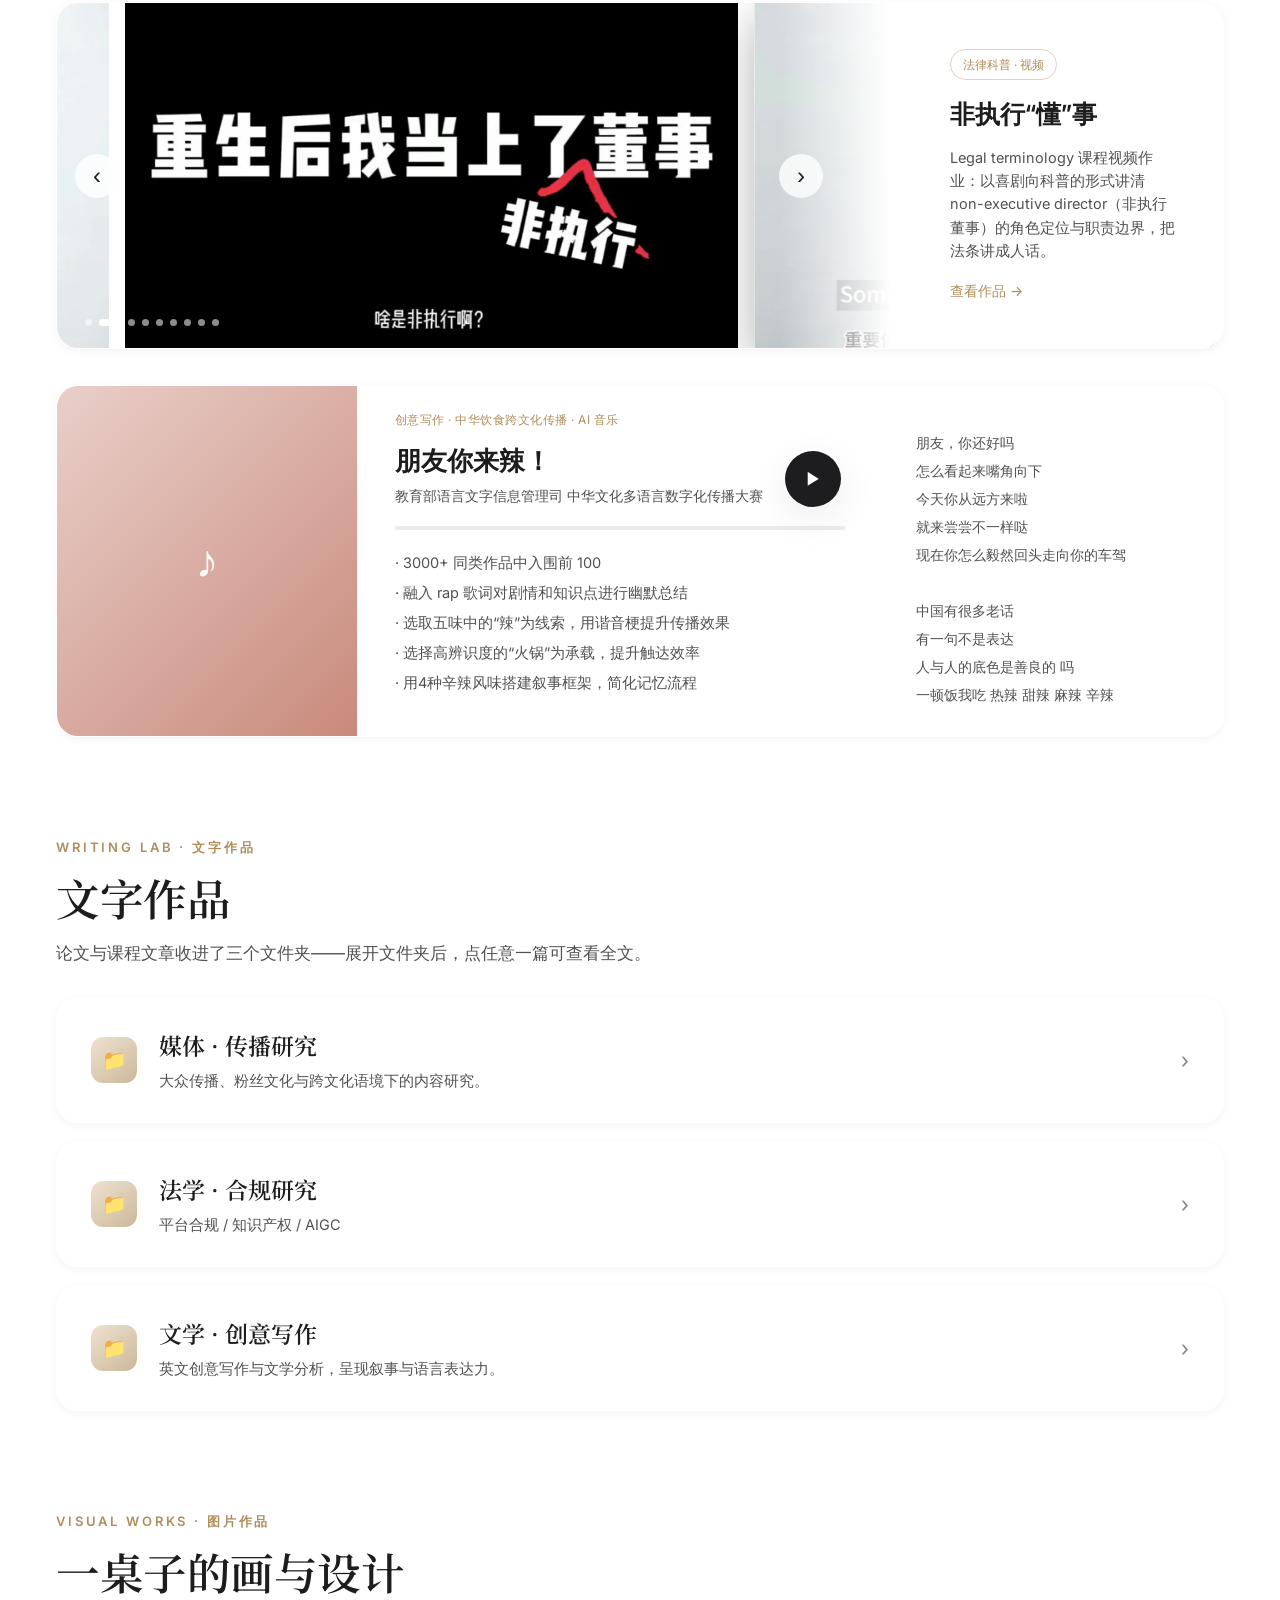
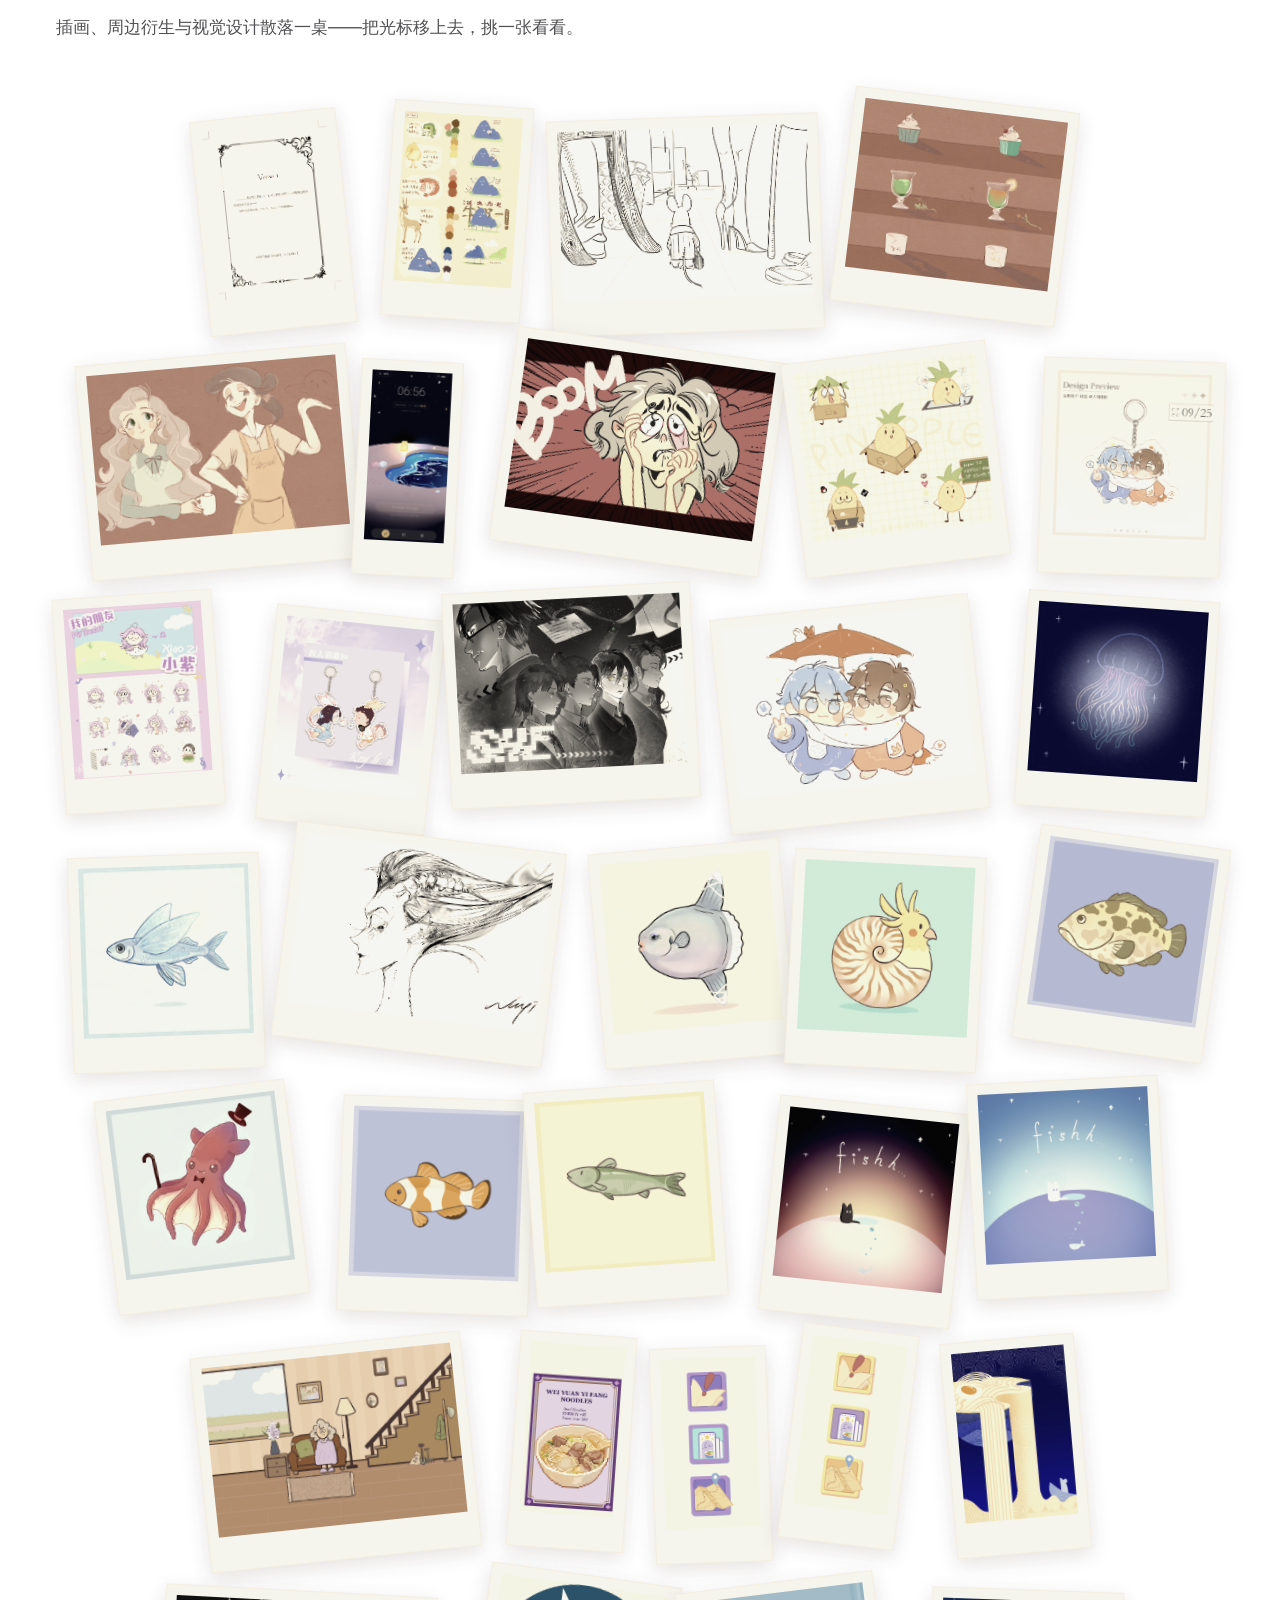
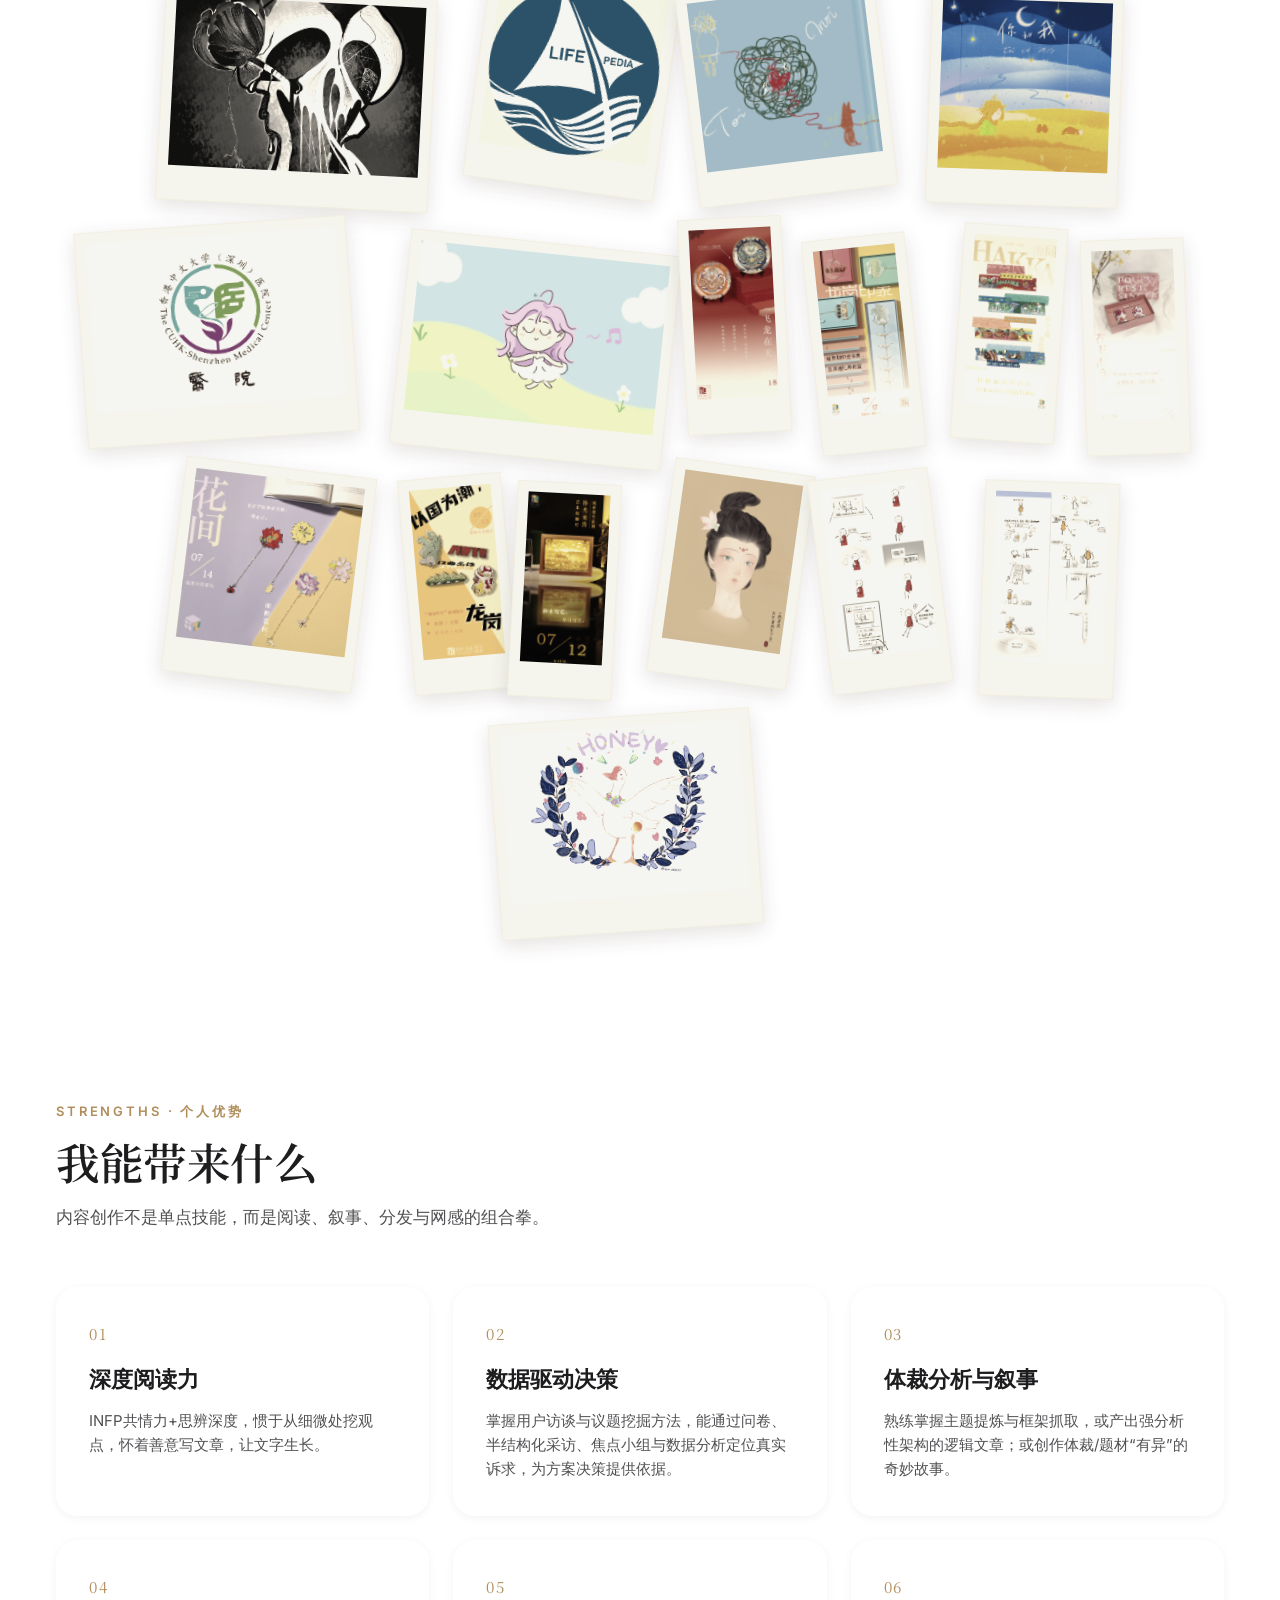
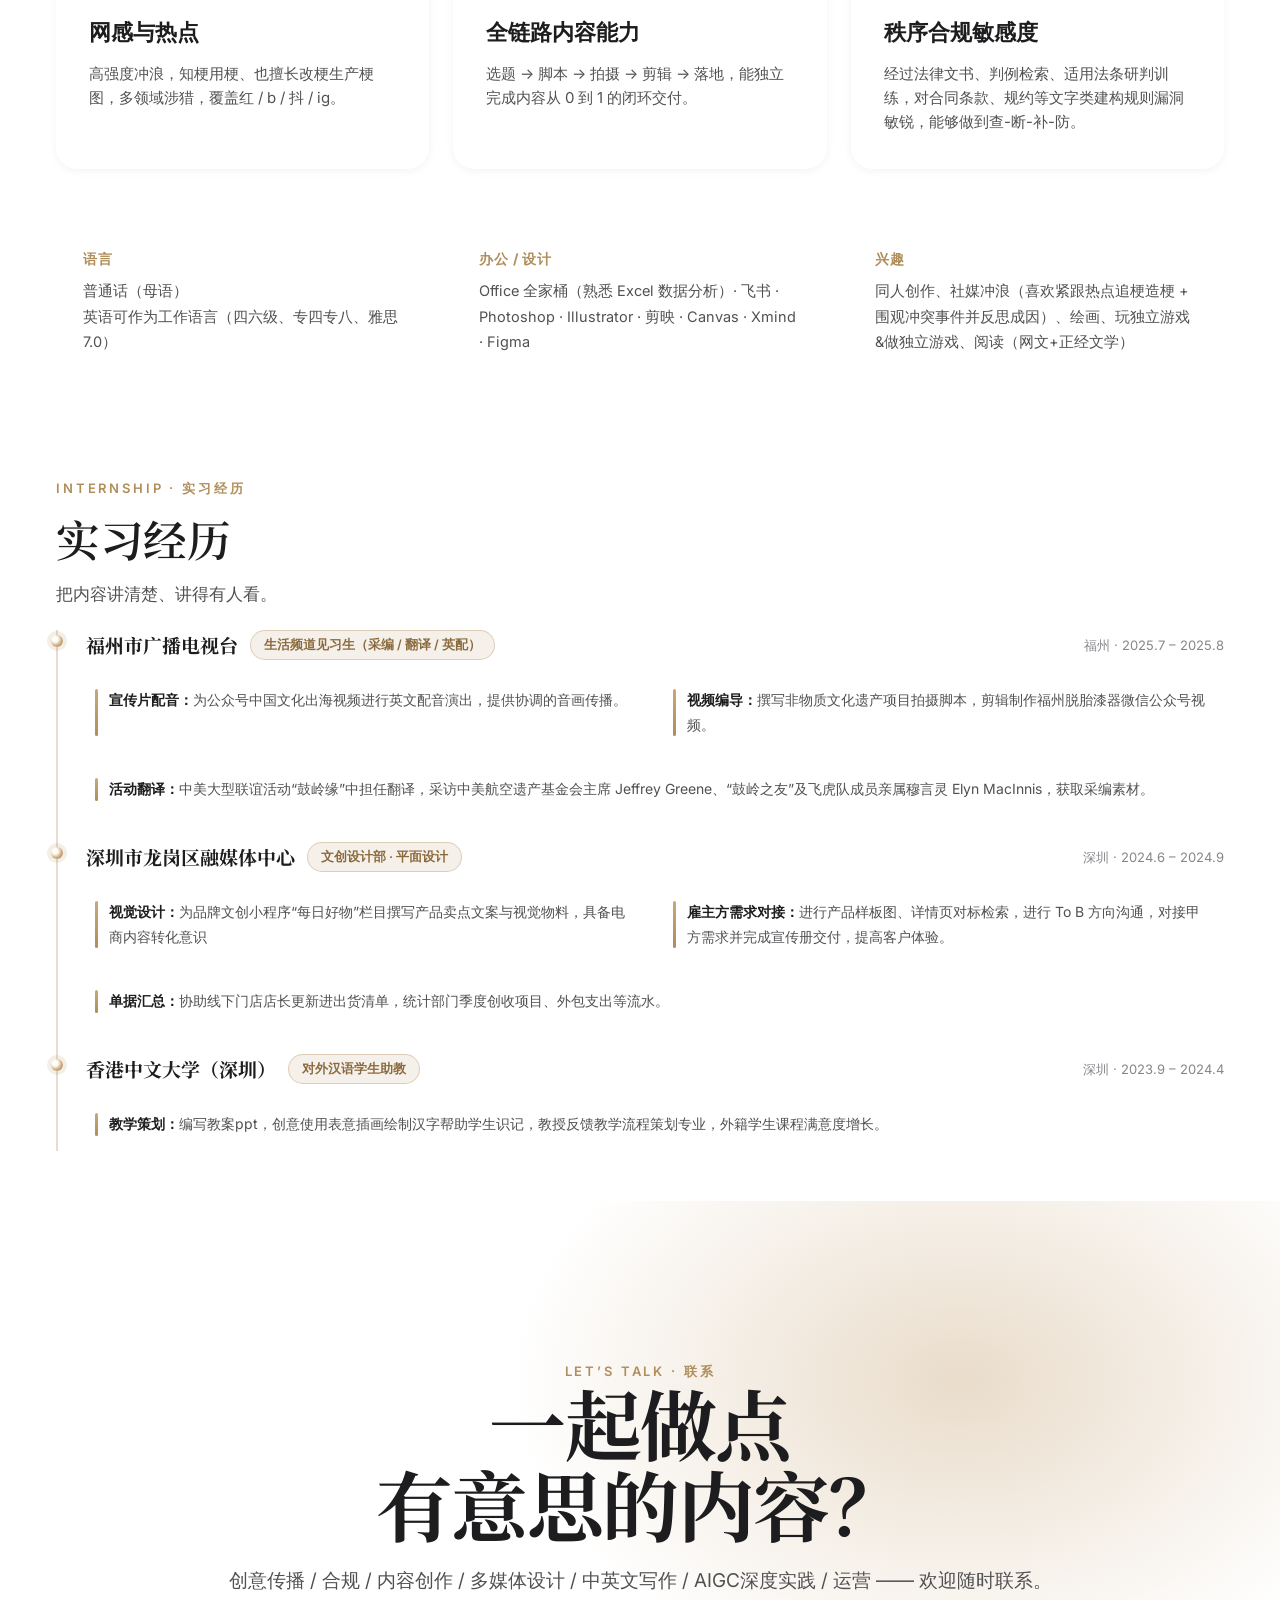
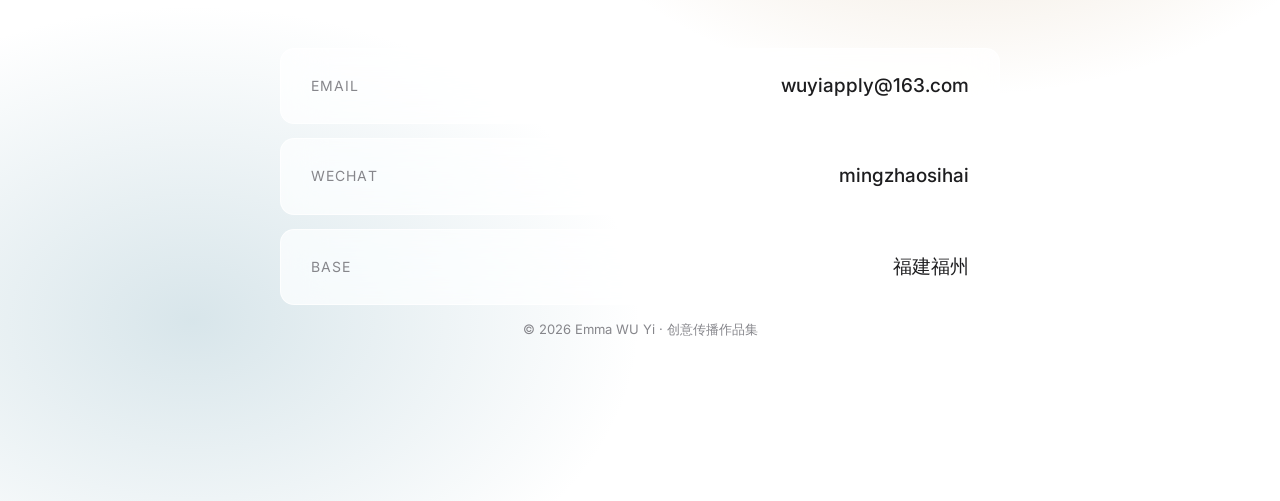
==== commit af0e15b0: "sub-headline修改" ====
--- a/index.html
+++ b/index.html
@@ -26,7 +26,7 @@
       <span class="nav__monogram" aria-hidden="true">EW</span>
       <span class="nav__id">
         <h1 class="nav__name">Emma <em>WU Yi</em></h1>
-        <span class="nav__tagline">创意传播 · 合规 / 内容创作 / 运营 / 市场营销</span>
+        <span class="nav__tagline">创意传播 / 合规 / 内容创作 / 多媒体设计 / 中英文写作 / AIGC深度实践 / 运营</span>
       </span>
     </a>
     <div class="nav__links" data-page-node-id="lMQ9ZNKFDkDMg791y8FMGW">
@@ -571,51 +571,51 @@
         <p class="section-lede">
           插画、周边衍生与视觉设计散落一桌——把光标移上去，挑一张看看。</p>
         <div class="photo-wall">
-          <figure class="polaroid" style="--i:0"><img src="pictures/自制书.jpg" alt="手作书" loading="lazy"><figcaption>手作书</figcaption></figure>
+          <figure class="polaroid" style="--i:0"><img src="pictures/自制书.jpg" alt="手作书" loading="lazy"><figcaption>自制书内页设计</figcaption></figure>
           <figure class="polaroid" style="--i:1"><img src="pictures/旅行青蛙艾呀玛-两列.png" alt="旅行青蛙 · 艾呀玛" loading="lazy"><figcaption>旅行青蛙 · 艾呀玛</figcaption></figure>
           <figure class="polaroid" style="--i:2"><img src="pictures/鼠鼠上班.jpg" alt="鼠鼠上班" loading="lazy"><figcaption>鼠鼠上班</figcaption></figure>
-          <figure class="polaroid" style="--i:3"><img src="pictures/snacks.jpg" alt="Snacks 插画" loading="lazy"><figcaption>Snacks</figcaption></figure>
-          <figure class="polaroid" style="--i:4"><img src="pictures/snack%20sack.jpg" alt="零食袋插画" loading="lazy"><figcaption>零食袋</figcaption></figure>
-          <figure class="polaroid" style="--i:5"><img src="pictures/池塘-草稿.jpg" alt="池塘 · 草稿" loading="lazy"><figcaption>池塘 · 草稿</figcaption></figure>
+          <figure class="polaroid" style="--i:3"><img src="pictures/snacks.jpg" alt="Snacks 插画" loading="lazy"><figcaption>Snack Game · 甜点</figcaption></figure>
+          <figure class="polaroid" style="--i:4"><img src="pictures/snack%20sack.jpg" alt="零食袋插画" loading="lazy"><figcaption>Snack Game · 角色</figcaption></figure>
+          <figure class="polaroid" style="--i:5"><img src="pictures/池塘-草稿.jpg" alt="池塘 · 草稿" loading="lazy"><figcaption>早睡APP Fishh</figcaption></figure>
           <figure class="polaroid" style="--i:6"><img src="pictures/Boom.jpg" alt="Boom 插画" loading="lazy"><figcaption>Boom!</figcaption></figure>
-          <figure class="polaroid" style="--i:7"><img src="pictures/菠萝顺利到家.jpg" alt="菠萝顺利到家" loading="lazy"><figcaption>菠萝顺利到家</figcaption></figure>
-          <figure class="polaroid" style="--i:8"><img src="pictures/叶蓝钥匙扣-宣图.png" alt="叶蓝钥匙扣 · 宣图" loading="lazy"><figcaption>叶蓝钥匙扣 · 宣图</figcaption></figure>
-          <figure class="polaroid" style="--i:9"><img src="pictures/表情包.jpg" alt="表情包" loading="lazy"><figcaption>表情包</figcaption></figure>
-          <figure class="polaroid" style="--i:10"><img src="pictures/双人钥匙扣-宣发.jpg" alt="双人钥匙扣 · 宣发" loading="lazy"><figcaption>双人钥匙扣 · 宣发</figcaption></figure>
-          <figure class="polaroid" style="--i:11"><img src="pictures/cover-4比3.png" alt="栏目封面" loading="lazy"><figcaption>栏目封面</figcaption></figure>
-          <figure class="polaroid" style="--i:12"><img src="pictures/叶蓝鸡蛋.jpg" alt="叶蓝鸡蛋" loading="lazy"><figcaption>叶蓝鸡蛋</figcaption></figure>
-          <figure class="polaroid" style="--i:13"><img src="pictures/水母2.0-线.jpg" alt="水母 2.0 · 线稿" loading="lazy"><figcaption>水母 2.0 · 线稿</figcaption></figure>
-          <figure class="polaroid" style="--i:14"><img src="pictures/飞鱼2.0.jpg" alt="飞鱼 2.0" loading="lazy"><figcaption>飞鱼 2.0</figcaption></figure>
+          <figure class="polaroid" style="--i:7"><img src="pictures/菠萝顺利到家.jpg" alt="菠萝顺利到家" loading="lazy"><figcaption>IP设计 · 菠萝顺利到家</figcaption></figure>
+          <figure class="polaroid" style="--i:8"><img src="pictures/叶蓝钥匙扣-宣图.png" alt="叶蓝钥匙扣 · 宣图" loading="lazy"><figcaption>同人钥匙扣 · 宣图</figcaption></figure>
+          <figure class="polaroid" style="--i:9"><img src="pictures/表情包.jpg" alt="表情包" loading="lazy"><figcaption>微信上线表情包 · 贴纸</figcaption></figure>
+          <figure class="polaroid" style="--i:10"><img src="pictures/双人钥匙扣-宣发.jpg" alt="双人钥匙扣 · 宣发" loading="lazy"><figcaption>真人漫画钥匙扣</figcaption></figure>
+          <figure class="polaroid" style="--i:11"><img src="pictures/cover-4比3.png" alt="栏目封面" loading="lazy"><figcaption>SHE游戏封面</figcaption></figure>
+          <figure class="polaroid" style="--i:12"><img src="pictures/叶蓝鸡蛋.jpg" alt="叶蓝鸡蛋" loading="lazy"><figcaption>同人图 · 叶蓝</figcaption></figure>
+          <figure class="polaroid" style="--i:13"><img src="pictures/水母2.0-线.jpg" alt="水母 2.0 · 线稿" loading="lazy"><figcaption>Fishh鱼类图鉴 · 水母</figcaption></figure>
+          <figure class="polaroid" style="--i:14"><img src="pictures/飞鱼2.0.jpg" alt="飞鱼 2.0" loading="lazy"><figcaption>Fishh鱼类图鉴 · 飞鱼</figcaption></figure>
           <figure class="polaroid" style="--i:15"><img src="pictures/羊角魔女.jpg" alt="羊角魔女" loading="lazy"><figcaption>羊角魔女</figcaption></figure>
-          <figure class="polaroid" style="--i:16"><img src="pictures/灰蓝色翻车鱼_优化版.jpg" alt="灰蓝翻车鱼" loading="lazy"><figcaption>灰蓝翻车鱼</figcaption></figure>
-          <figure class="polaroid" style="--i:17"><img src="pictures/米白色鹦鹉螺_编辑版.jpg" alt="米白鹦鹉螺" loading="lazy"><figcaption>米白鹦鹉螺</figcaption></figure>
-          <figure class="polaroid" style="--i:18"><img src="pictures/石斑鱼.jpg" alt="石斑鱼" loading="lazy"><figcaption>石斑鱼</figcaption></figure>
-          <figure class="polaroid" style="--i:19"><img src="pictures/吸血鬼乌贼-戴小帽.jpg" alt="吸血鬼乌贼 · 戴小帽" loading="lazy"><figcaption>吸血鬼乌贼 · 戴小帽</figcaption></figure>
-          <figure class="polaroid" style="--i:20"><img src="pictures/fishh-06小丑鱼.jpg" alt="小丑鱼插画" loading="lazy"><figcaption>小丑鱼</figcaption></figure>
-          <figure class="polaroid" style="--i:21"><img src="pictures/fishh-02草鱼.jpg" alt="草鱼插画" loading="lazy"><figcaption>草鱼</figcaption></figure>
-          <figure class="polaroid" style="--i:22"><img src="pictures/fishh logo-1.19粉底黑猫.png" alt="fishh 粉底黑猫 Logo" loading="lazy"><figcaption>fishh · 粉底黑猫</figcaption></figure>
-          <figure class="polaroid" style="--i:23"><img src="pictures/fishh.png" alt="fishh 品牌标" loading="lazy"><figcaption>fishh 品牌标</figcaption></figure>
-          <figure class="polaroid" style="--i:24"><img src="pictures/1.布朗太太坐着.jpg" alt="布朗太太坐着" loading="lazy"><figcaption>布朗太太坐着</figcaption></figure>
-          <figure class="polaroid" style="--i:25"><img src="pictures/味源一方卡牌.png" alt="味源一方 · 卡牌" loading="lazy"><figcaption>味源一方 · 卡牌</figcaption></figure>
+          <figure class="polaroid" style="--i:16"><img src="pictures/灰蓝色翻车鱼_优化版.jpg" alt="灰蓝翻车鱼" loading="lazy"><figcaption>Fishh鱼类图鉴 · 翻车鱼</figcaption></figure>
+          <figure class="polaroid" style="--i:17"><img src="pictures/米白色鹦鹉螺_编辑版.jpg" alt="米白鹦鹉螺" loading="lazy"><figcaption>Fishh鱼类图鉴 · 鹦鹉螺</figcaption></figure>
+          <figure class="polaroid" style="--i:18"><img src="pictures/石斑鱼.jpg" alt="石斑鱼" loading="lazy"><figcaption>Fishh鱼类图鉴 · 石斑鱼</figcaption></figure>
+          <figure class="polaroid" style="--i:19"><img src="pictures/吸血鬼乌贼-戴小帽.jpg" alt="吸血鬼乌贼 · 戴小帽" loading="lazy"><figcaption>Fishh鱼类图鉴 · 吸血乌贼伯爵</figcaption></figure>
+          <figure class="polaroid" style="--i:20"><img src="pictures/fishh-06小丑鱼.jpg" alt="小丑鱼插画" loading="lazy"><figcaption>Fishh鱼类图鉴 · 小丑鱼</figcaption></figure>
+          <figure class="polaroid" style="--i:21"><img src="pictures/fishh-02草鱼.jpg" alt="草鱼插画" loading="lazy"><figcaption>Fishh鱼类图鉴 · 草鱼</figcaption></figure>
+          <figure class="polaroid" style="--i:22"><img src="pictures/fishh logo-1.19粉底黑猫.png" alt="fishh 粉底黑猫 Logo" loading="lazy"><figcaption>Fishh Logo · 夜晚</figcaption></figure>
+          <figure class="polaroid" style="--i:23"><img src="pictures/fishh.png" alt="fishh 品牌标" loading="lazy"><figcaption>Fishh Logo · 白天</figcaption></figure>
+          <figure class="polaroid" style="--i:24"><img src="pictures/1.布朗太太坐着.jpg" alt="布朗太太坐着" loading="lazy"><figcaption>美式动画</figcaption></figure>
+          <figure class="polaroid" style="--i:25"><img src="pictures/味源一方卡牌.png" alt="味源一方 · 卡牌" loading="lazy"><figcaption>探店卡牌</figcaption></figure>
           <figure class="polaroid" style="--i:26"><img src="pictures/侧边栏-紫色.png" alt="侧边栏 · 紫色版" loading="lazy"><figcaption>侧边栏 · 紫</figcaption></figure>
           <figure class="polaroid" style="--i:27"><img src="pictures/侧边栏-黄色.png" alt="侧边栏 · 黄色版" loading="lazy"><figcaption>侧边栏 · 黄</figcaption></figure>
           <figure class="polaroid" style="--i:28"><img src="pictures/拉面海报.jpg" alt="拉面海报" loading="lazy"><figcaption>拉面海报</figcaption></figure>
-          <figure class="polaroid" style="--i:29"><img src="pictures/禁毒.jpg" alt="禁毒主题海报" loading="lazy"><figcaption>禁毒海报</figcaption></figure>
+          <figure class="polaroid" style="--i:29"><img src="pictures/禁毒.jpg" alt="禁毒主题海报" loading="lazy"><figcaption>禁毒插画</figcaption></figure>
           <figure class="polaroid" style="--i:30"><img src="pictures/知津民生-Logo.png" alt="知津民生 Logo" loading="lazy"><figcaption>知津民生 Logo</figcaption></figure>
-          <figure class="polaroid" style="--i:31"><img src="pictures/印刷-cd封面.jpg" alt="CD 封面印刷稿" loading="lazy"><figcaption>CD 封面 · 印刷稿</figcaption></figure>
-          <figure class="polaroid" style="--i:32"><img src="pictures/咩生日cd修改ps滤镜库.png" alt="咩生日 CD 设计" loading="lazy"><figcaption>咩生日 CD</figcaption></figure>
-          <figure class="polaroid" style="--i:33"><img src="pictures/医院logo设计白底-吴奕.png" alt="医院 Logo 设计" loading="lazy"><figcaption>医院 Logo 设计</figcaption></figure>
-          <figure class="polaroid" style="--i:34"><img src="pictures/横幅.jpg" alt="横幅设计" loading="lazy"><figcaption>横幅设计</figcaption></figure>
-          <figure class="polaroid" style="--i:35"><img src="pictures/0718斯达高龙瓷盘.png" alt="斯达高 · 龙瓷盘" loading="lazy"><figcaption>斯达高 · 龙瓷盘</figcaption></figure>
-          <figure class="polaroid" style="--i:36"><img src="pictures/0717龙岗书签.png" alt="龙岗书签" loading="lazy"><figcaption>龙岗书签</figcaption></figure>
-          <figure class="polaroid" style="--i:37"><img src="pictures/0716纸胶带.png" alt="纸胶带设计" loading="lazy"><figcaption>纸胶带</figcaption></figure>
-          <figure class="polaroid" style="--i:38"><img src="pictures/0715花悦香薰.png" alt="花悦香薰设计" loading="lazy"><figcaption>花悦香薰</figcaption></figure>
+          <figure class="polaroid" style="--i:31"><img src="pictures/印刷-cd封面.jpg" alt="CD 封面印刷稿" loading="lazy"><figcaption>自制CD盒封面</figcaption></figure>
+          <figure class="polaroid" style="--i:32"><img src="pictures/咩生日cd修改ps滤镜库.png" alt="咩生日 CD 设计" loading="lazy"><figcaption>CD设计</figcaption></figure>
+          <figure class="polaroid" style="--i:33"><img src="pictures/医院logo设计白底-吴奕.png" alt="医院 Logo 设计" loading="lazy"><figcaption>香港中文大学(深圳)医院Logo二等奖</figcaption></figure>
+          <figure class="polaroid" style="--i:34"><img src="pictures/横幅.jpg" alt="横幅设计" loading="lazy"><figcaption>微信表情包</figcaption></figure>
+          <figure class="polaroid" style="--i:35"><img src="pictures/0718斯达高龙瓷盘.png" alt="斯达高 · 龙瓷盘" loading="lazy"><figcaption>文创海报 · 龙瓷盘</figcaption></figure>
+          <figure class="polaroid" style="--i:36"><img src="pictures/0717龙岗书签.png" alt="龙岗书签" loading="lazy"><figcaption>文创海报 · 书签</figcaption></figure>
+          <figure class="polaroid" style="--i:37"><img src="pictures/0716纸胶带.png" alt="纸胶带设计" loading="lazy"><figcaption>文创海报 · 纸胶带</figcaption></figure>
+          <figure class="polaroid" style="--i:38"><img src="pictures/0715花悦香薰.png" alt="花悦香薰设计" loading="lazy"><figcaption>文创海报 · 香薰</figcaption></figure>
           <figure class="polaroid" style="--i:39"><img src="pictures/0714花间书签.png" alt="花间书签" loading="lazy"><figcaption>花间书签</figcaption></figure>
-          <figure class="polaroid" style="--i:40"><img src="pictures/0713徽章.png" alt="徽章设计" loading="lazy"><figcaption>徽章</figcaption></figure>
-          <figure class="polaroid" style="--i:41"><img src="pictures/0712纸雕灯.png" alt="纸雕灯设计" loading="lazy"><figcaption>纸雕灯</figcaption></figure>
-          <figure class="polaroid" style="--i:42"><img src="pictures/瞎画的工笔仕女 氛围.jpg" alt="工笔仕女 · 氛围稿" loading="lazy"><figcaption>工笔仕女 · 氛围</figcaption></figure>
-          <figure class="polaroid" style="--i:43"><img src="pictures/小橙和他的朋友们-健达奇趣蛋.jpg" alt="小橙 · 健达奇趣蛋" loading="lazy"><figcaption>小橙 · 健达奇趣蛋</figcaption></figure>
-          <figure class="polaroid" style="--i:44"><img src="pictures/小橙和他的朋友们-1.jpg" alt="小橙和他的朋友们" loading="lazy"><figcaption>小橙和他的朋友们</figcaption></figure>
+          <figure class="polaroid" style="--i:40"><img src="pictures/0713徽章.png" alt="徽章设计" loading="lazy"><figcaption>文创海报 · 徽章</figcaption></figure>
+          <figure class="polaroid" style="--i:41"><img src="pictures/0712纸雕灯.png" alt="纸雕灯设计" loading="lazy"><figcaption>文创海报 · 纸雕灯</figcaption></figure>
+          <figure class="polaroid" style="--i:42"><img src="pictures/瞎画的工笔仕女 氛围.jpg" alt="工笔仕女 · 氛围稿" loading="lazy"><figcaption>工笔仕女图</figcaption></figure>
+          <figure class="polaroid" style="--i:43"><img src="pictures/小橙和他的朋友们-健达奇趣蛋.jpg" alt="小橙 · 健达奇趣蛋" loading="lazy"><figcaption>小橙小橙和他的朋友们 · 条漫1</figcaption></figure>
+          <figure class="polaroid" style="--i:44"><img src="pictures/小橙和他的朋友们-1.jpg" alt="小橙和他的朋友们" loading="lazy"><figcaption>小橙和他的朋友们 · 条漫2</figcaption></figure>
           <figure class="polaroid" style="--i:45"><img src="pictures/鹅.PNG" alt="鹅" loading="lazy"><figcaption>鹅</figcaption></figure>
         </div>
       </div>
@@ -745,7 +745,7 @@
           一起做点<br data-page-node-id="LDGxlKS3YZg9tAlfC3hoge" />
           有意思的内容？</h2>
         <p class="contact__sub" data-page-node-id="B0LoAPF7UHOducrwCYYmYb">
-          内容创作 / 运营 / 合规 / 市场营销 —— 欢迎随时联系。</p>
+          创意传播 / 合规 / 内容创作 / 多媒体设计 / 中英文写作 /  AIGC深度实践 / 运营 —— 欢迎随时联系。</p>
         <div class="contact__rows" data-page-node-id="td1hj1cAAsudFzl2ZEU6Lx">
           <div class="contact__row" data-page-node-id="gCTuGn3nCXf0DRyTjUVMj4">
             <span class="k" data-page-node-id="cik06MAblRQLB0HmlbQ5S8">EMAIL</span>
--- a/styles.css
+++ b/styles.css
@@ -215,11 +215,11 @@
 .chip__highlight {
   display: inline-flex; align-items: center; gap: 8px;
   padding: 10px 16px; border-radius: 999px;
-  background: rgba(176, 141, 91, 0.14);
-  border: 1px solid rgba(176, 141, 91, 0.35);
-  font-size: 13.5px; color: #8a6a3d;
-}
-.chip__highlight b { color: #8a6a3d; font-weight: 700; }
+  background: rgba(255, 135, 135, 0.42);
+  border: 1px solid rgba(176, 91, 91, 0.35);
+  font-size: 13.5px; color: #e47377;
+}
+.chip__highlight b { color: #5b2121; font-weight: 700; }
 
 /* 教育经历（图片左侧，完整奖项） */
 .edu { margin-top: 36px; display: grid; gap: 16px; }
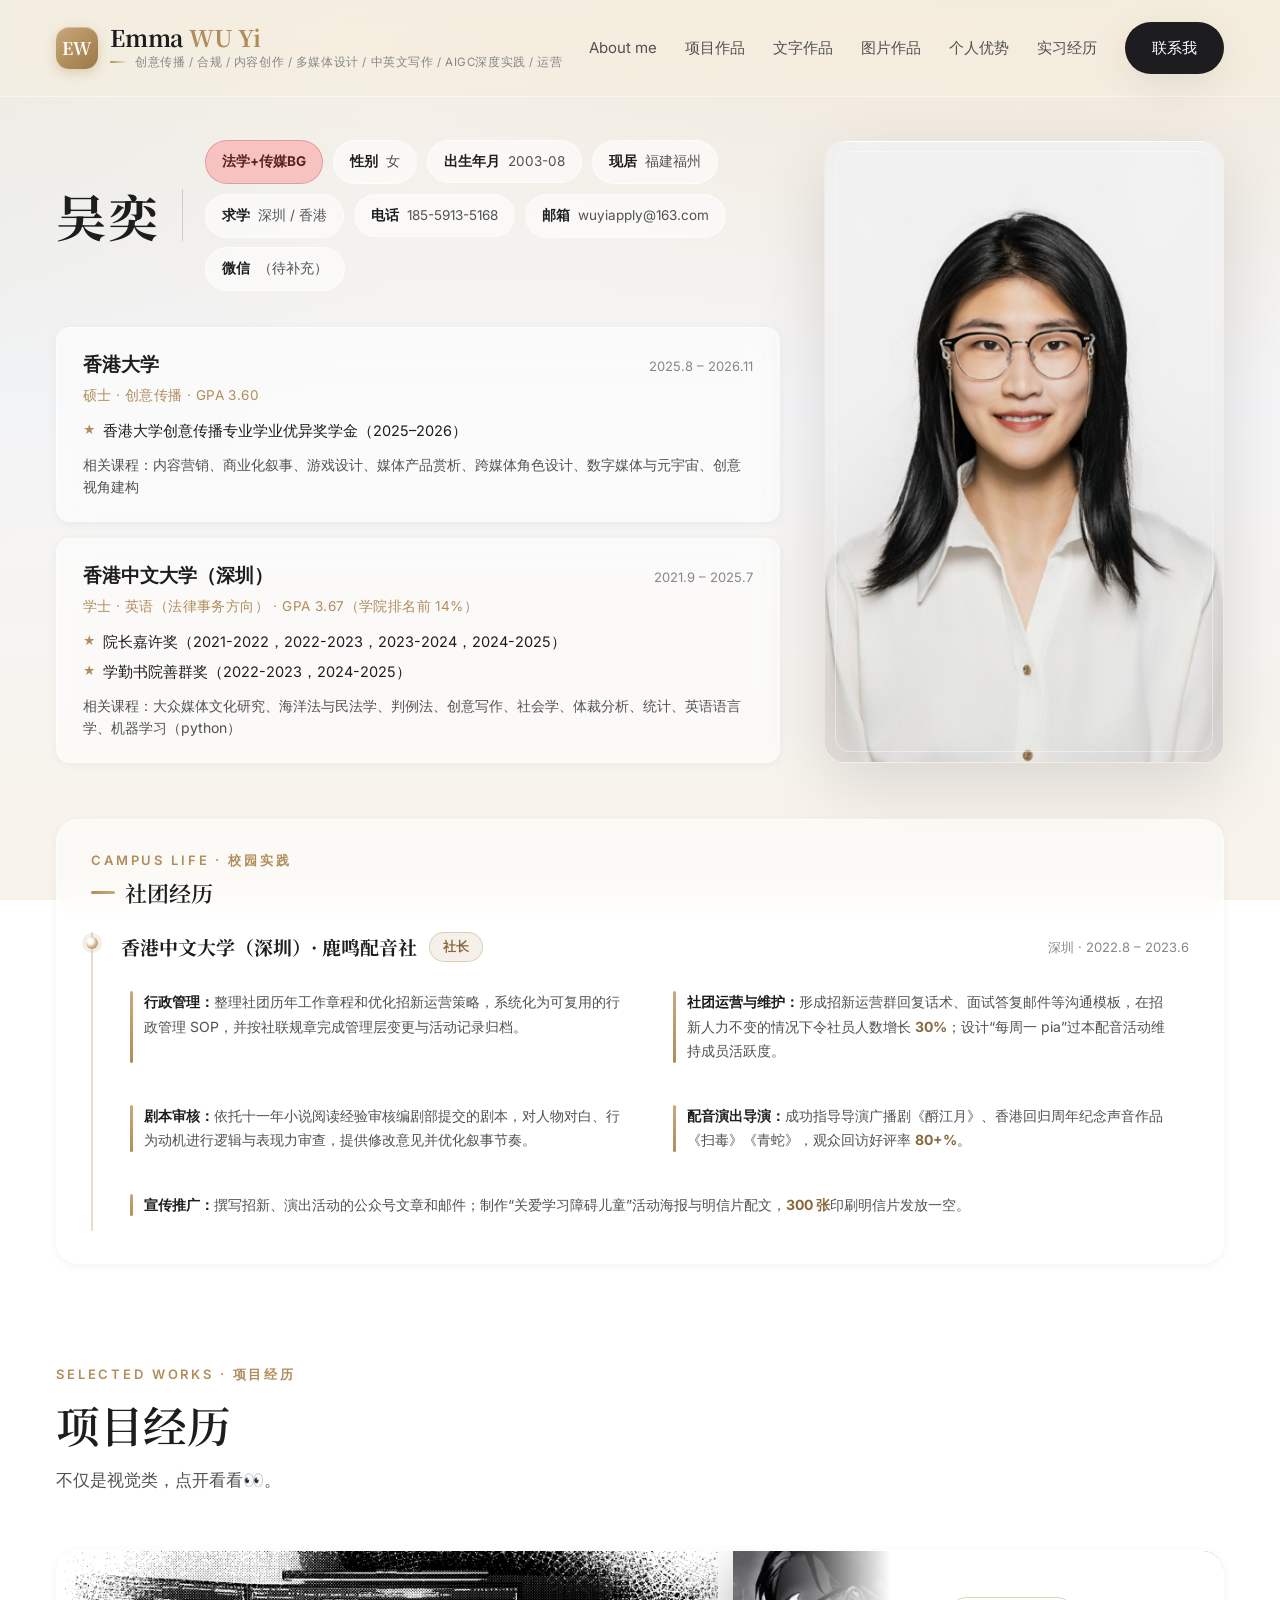
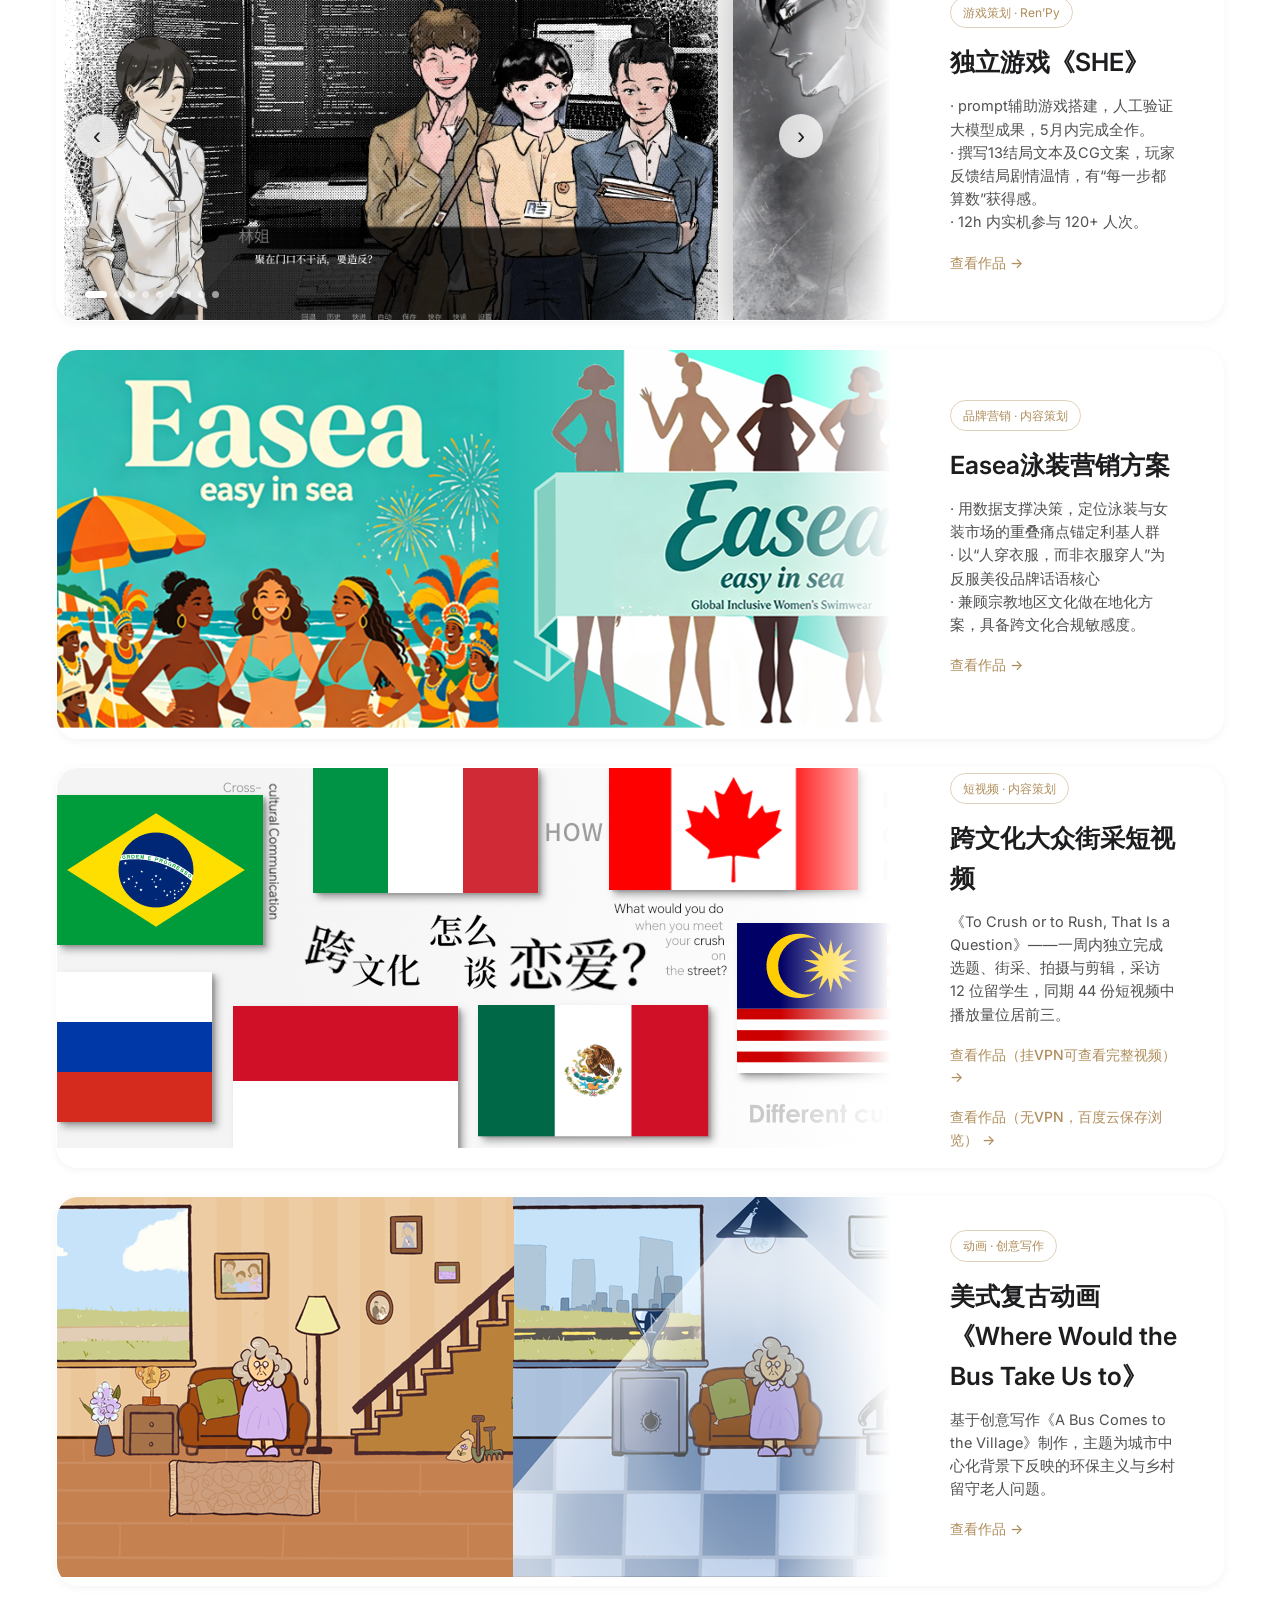
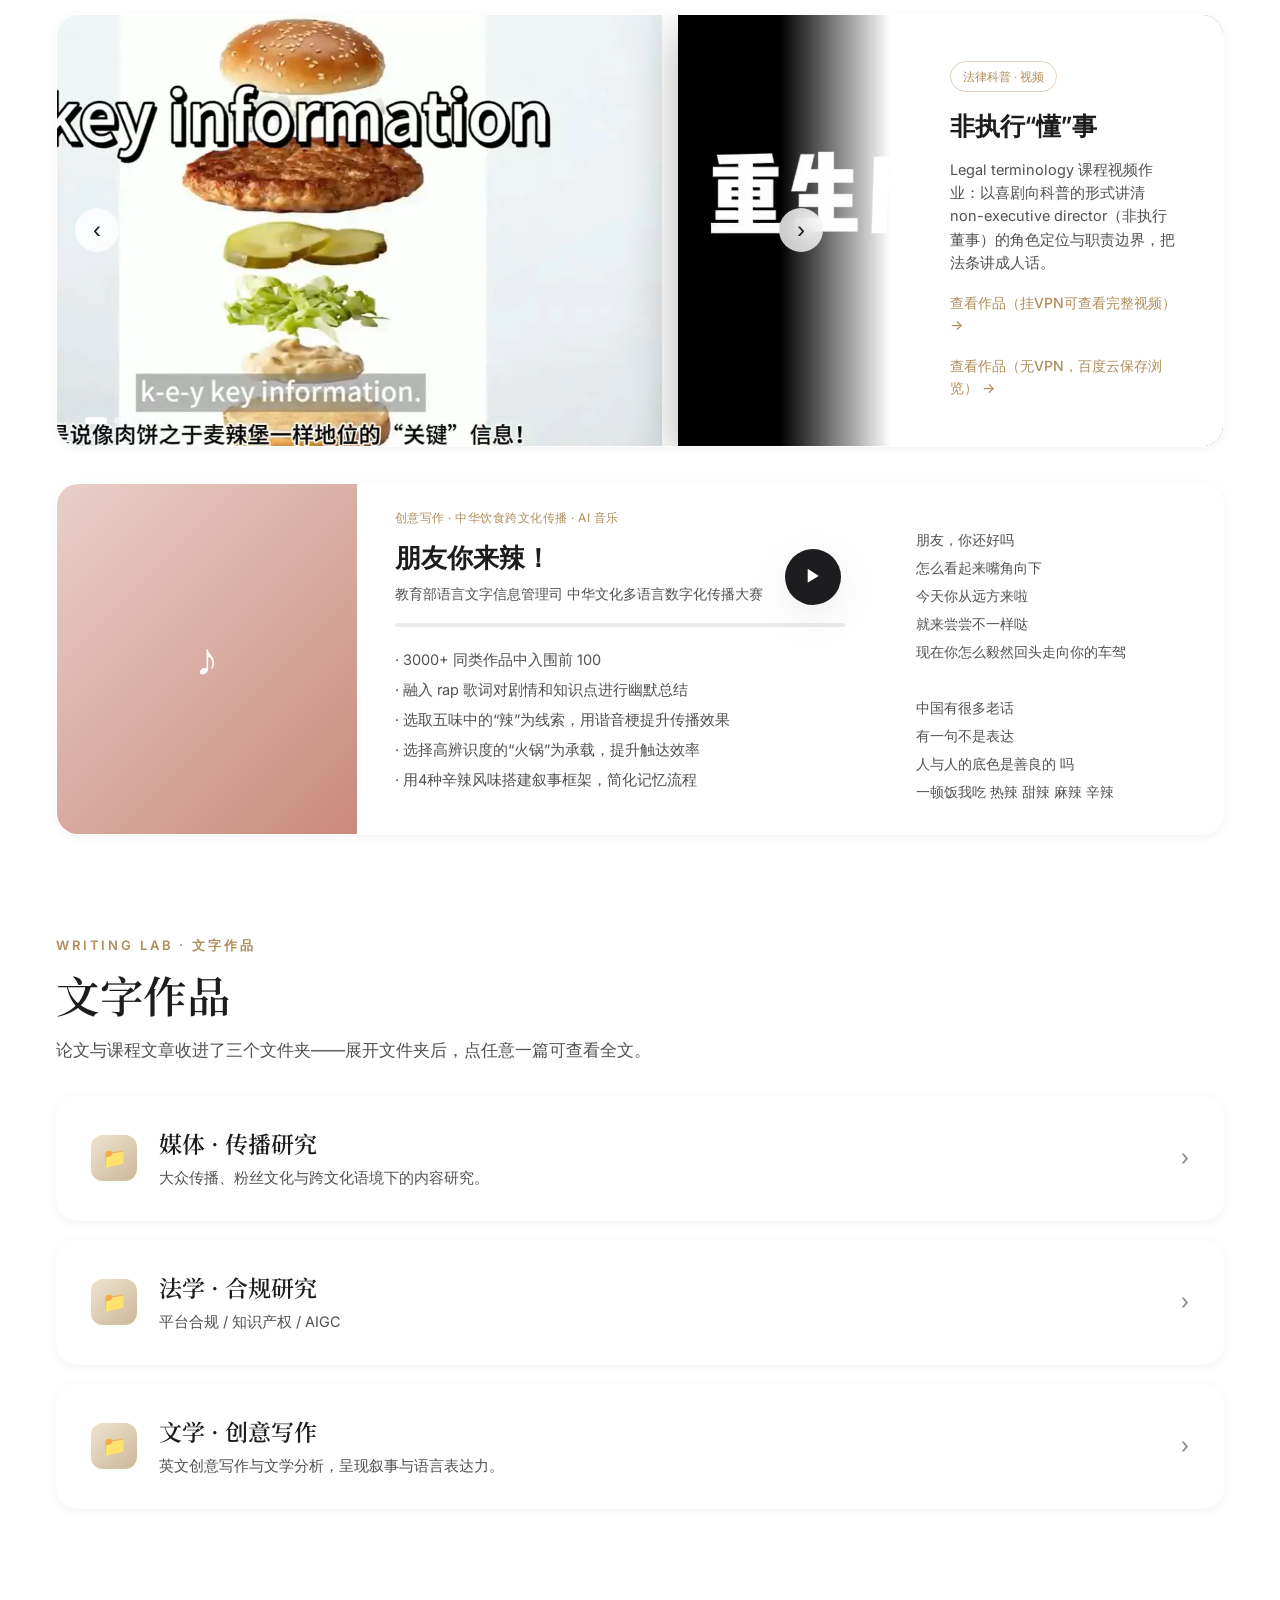
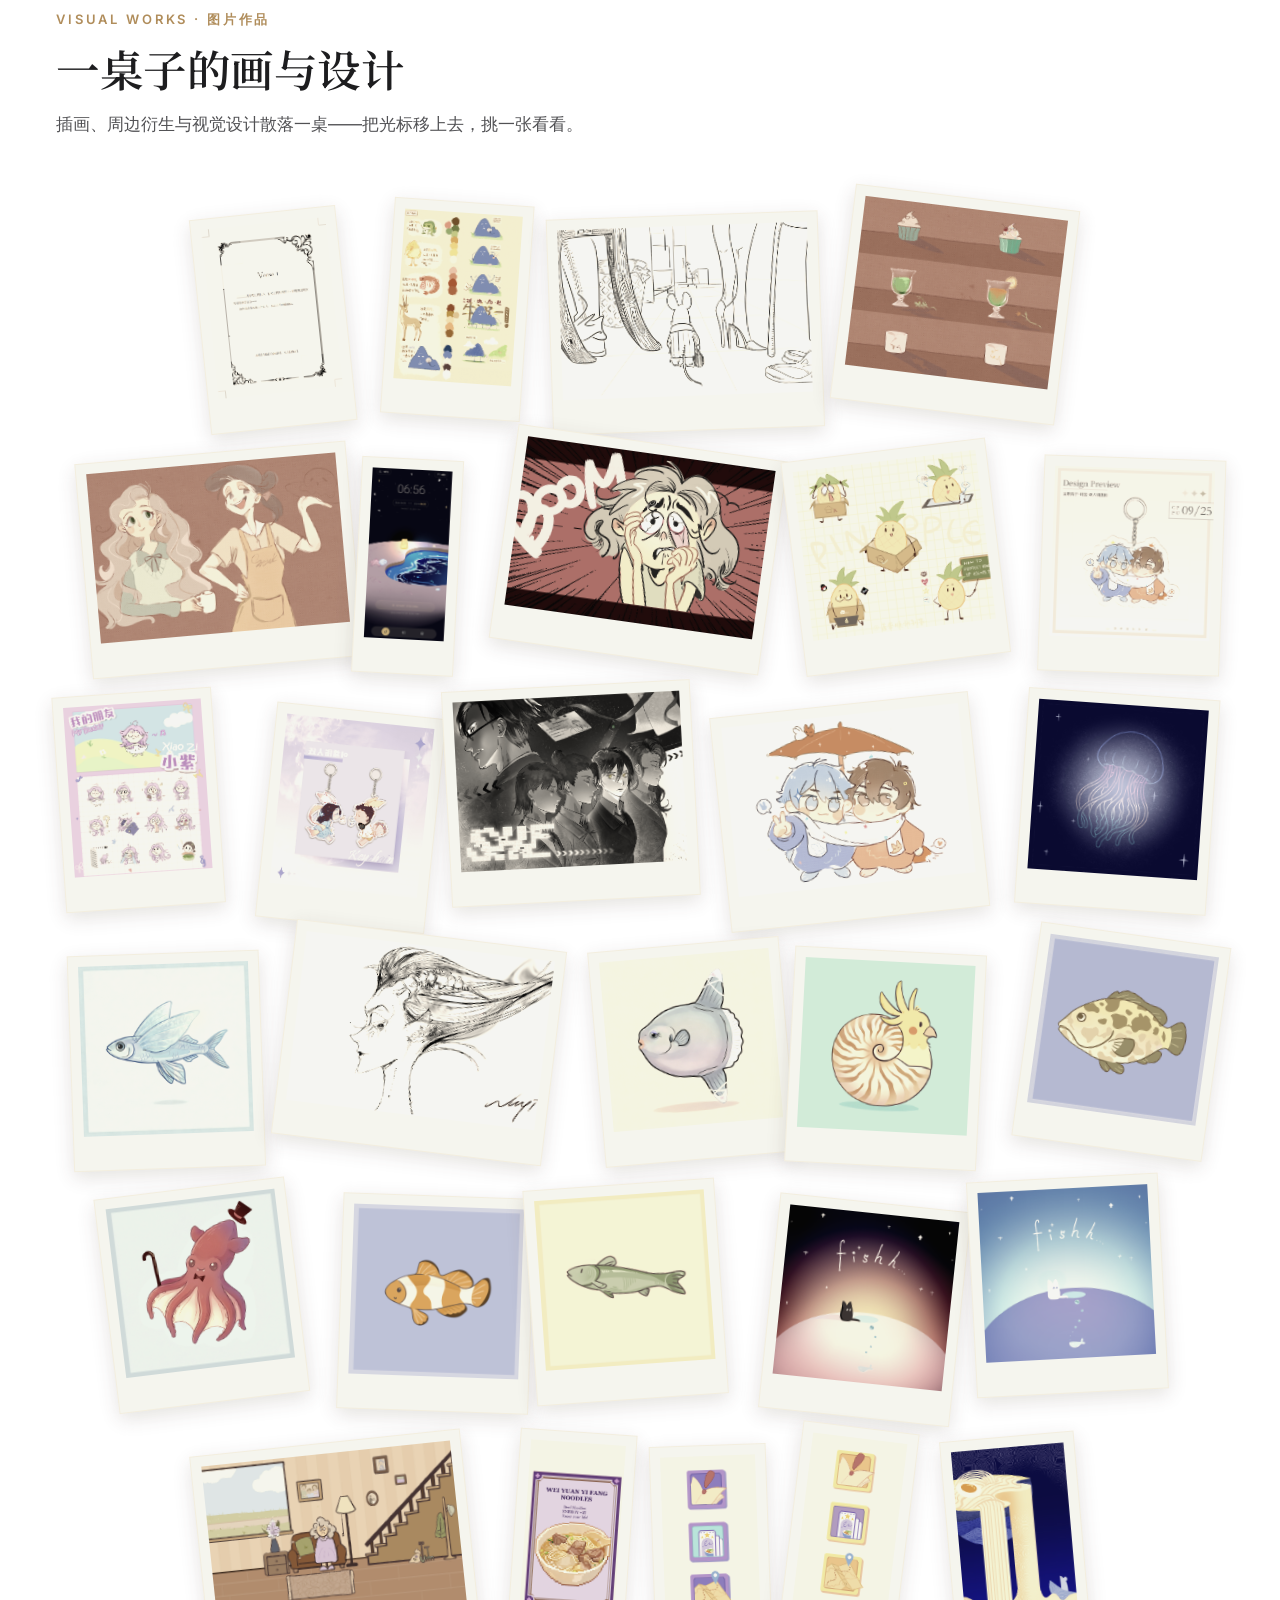
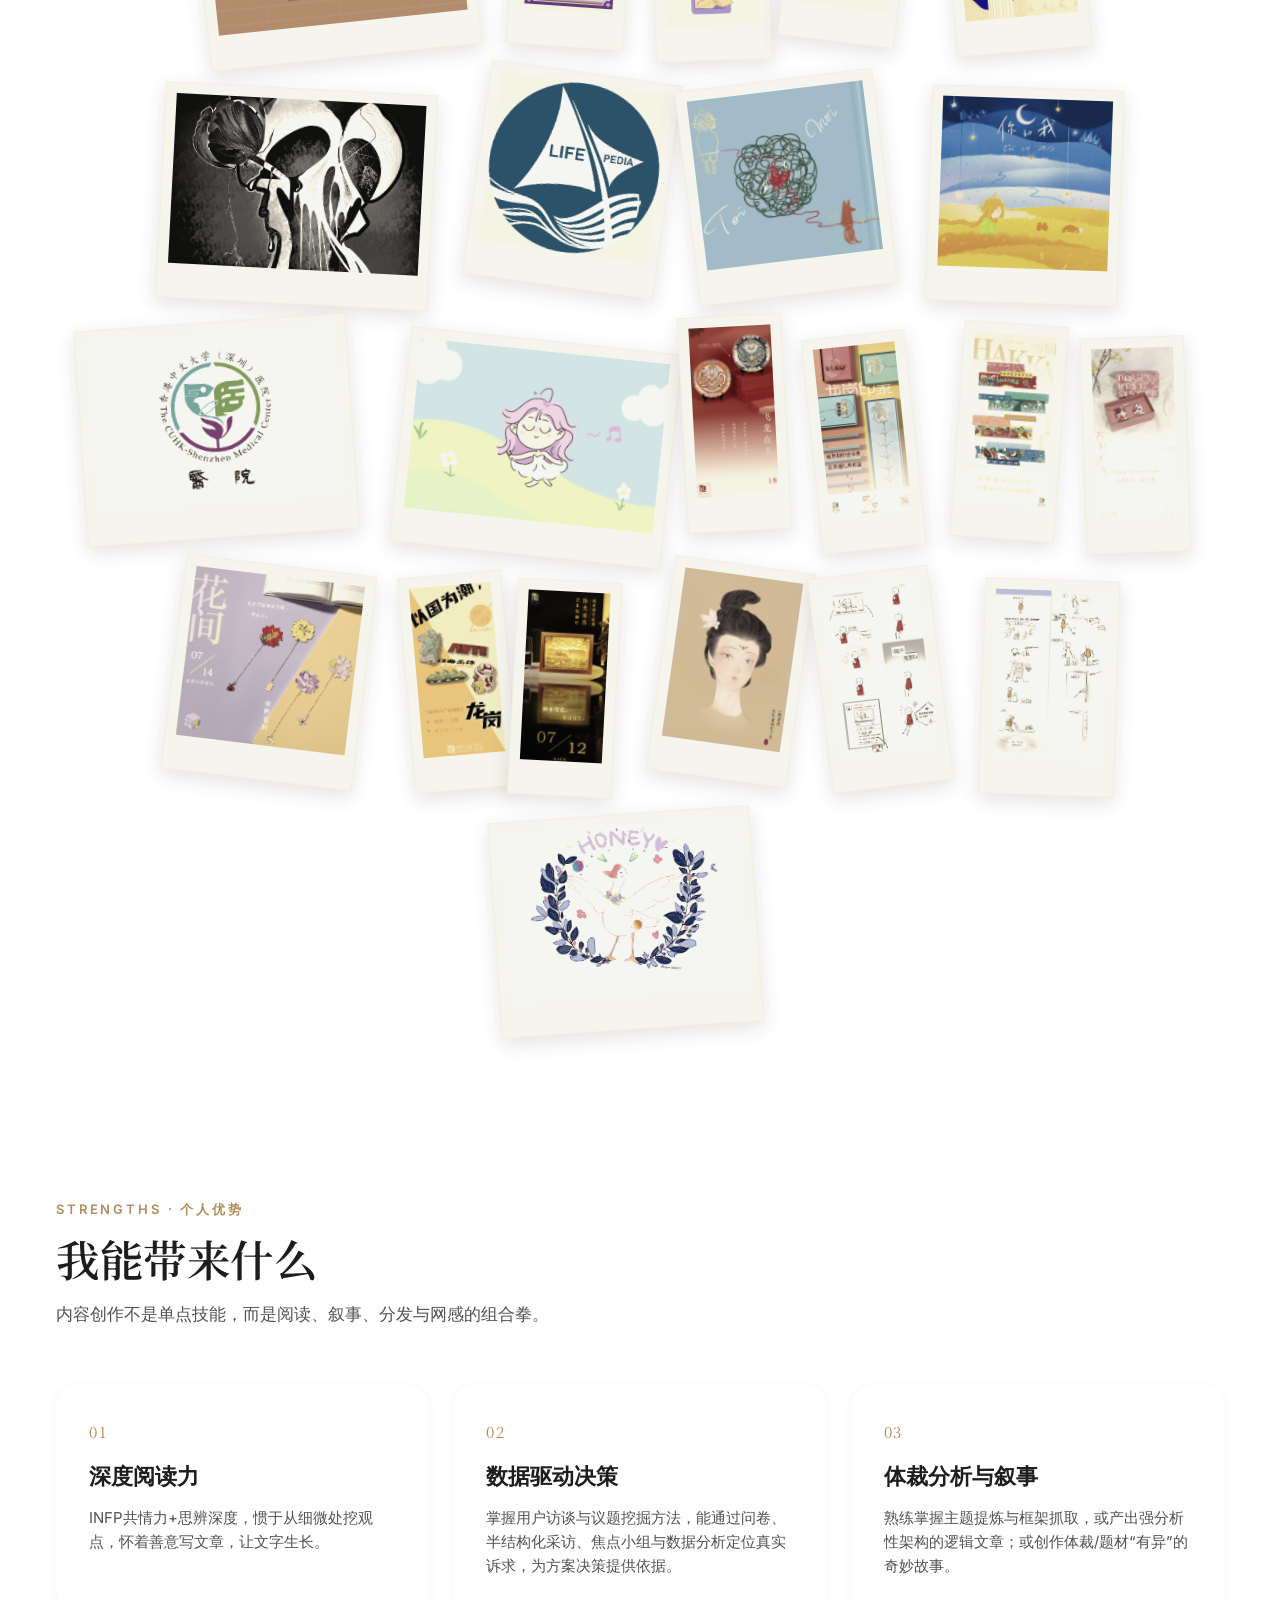
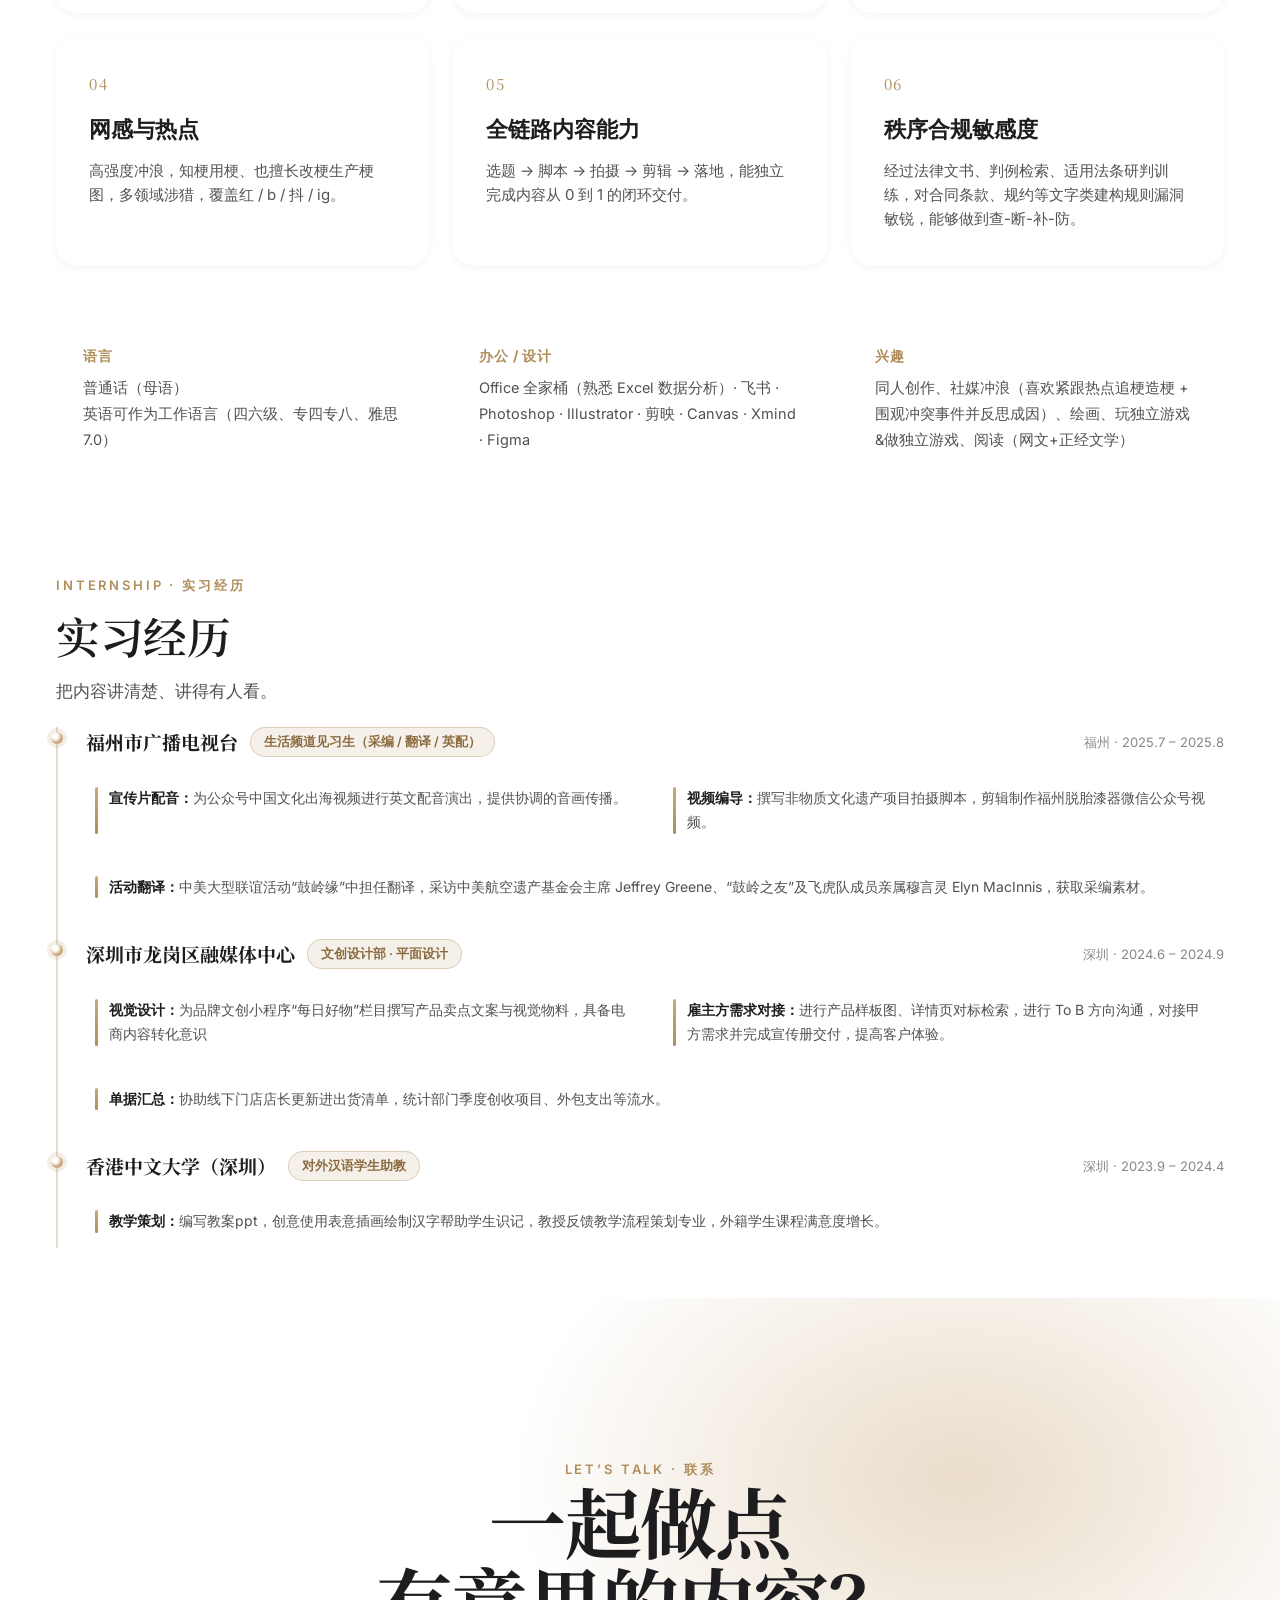
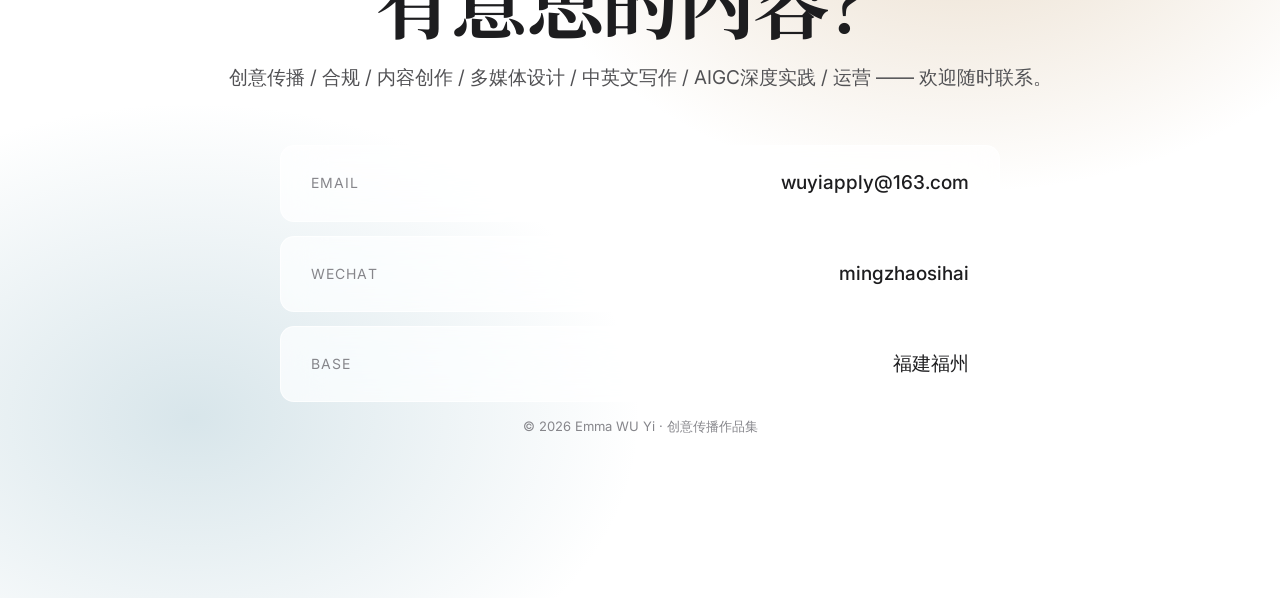
==== commit 1dee672c: "双链接都挂，没招了" ====
--- a/index.html
+++ b/index.html
@@ -226,9 +226,11 @@
               <h3 data-page-node-id="0nNoSszXvNGUciDPBKjGvl">
                 跨文化大众街采短视频</h3>
               <p data-page-node-id="Kdly7TO9LgxCCaZElv3vyD">
-                《To Crush or to Rush, That Is a Question》——一周内独立完成选题、街采、拍摄与剪辑，采访 12 位留学生，同期 44 份短视频中播放量位居前三。</p><a
-                class="card__link" href="https://connecthkuhk-my.sharepoint.com/:v:/g/personal/u3663860_connect_hku_hk/IQA2BeXZr2t-SJMFVMze_XsqAdYAPcX2lrElikogphZgG1Y?nav=eyJyZWZlcnJhbEluZm8iOnsicmVmZXJyYWxBcHAiOiJPbmVEcml2ZUZvckJ1c2luZXNzIiwicmVmZXJyYWxBcHBQbGF0Zm9ybSI6IldlYiIsInJlZmVycmFsTW9kZSI6InZpZXciLCJyZWZlcnJhbFZpZXciOiJNeUZpbGVzTGlua0NvcHkifX0&e=iqRkRG" target="_blank" rel="noreferrer" data-page-node-id="dKZ40uEtp1M8rYS9PSg4uX">
-                查看作品 →</a>
+                《To Crush or to Rush, That Is a Question》——一周内独立完成选题、街采、拍摄与剪辑，采访 12 位留学生，同期 44 份短视频中播放量位居前三。</p>
+                <a class="card__link" href="https://drive.google.com/file/d/1BEoZ78PqaDblEF7HkH0g6e-Bw-URu1xx/view?usp=drive_link" target="_blank" rel="noreferrer" data-page-node-id="dKZ40uEtp1M8rYS9PSg4uX">
+                查看作品（挂VPN可查看完整视频） →</a>
+                <a class="card__link" href="https://pan.baidu.com/s/11iOkyNe3xxZH8Ftfs95ONA?pwd=32v6" target="_blank" rel="noreferrer" data-page-node-id="dKZ40uEtp1M8rYS9PSg4uX">
+                查看作品（无VPN，百度云保存浏览） →</a>
             </div>
           </article>
           
@@ -281,9 +283,11 @@
               <h3 data-page-node-id="dCPflMGG3XCTg1X4UVzeCu">
                 非执行“懂”事</h3>
               <p data-page-node-id="ze6Gq4iFCf5tUnDtq1TCEN">
-                Legal terminology 课程视频作业：以喜剧向科普的形式讲清 non-executive director（非执行董事）的角色定位与职责边界，把法条讲成人话。</p><a
-                class="card__link" href="https://connecthkuhk-my.sharepoint.com/:v:/g/personal/u3663860_connect_hku_hk/EVvqErtUlBtIpJyQs7L5xYMBCulvGv0B7m8ZbsrUcjxLDA?nav=eyJyZWZlcnJhbEluZm8iOnsicmVmZXJyYWxBcHAiOiJPbmVEcml2ZUZvckJ1c2luZXNzIiwicmVmZXJyYWxBcHBQbGF0Zm9ybSI6IldlYiIsInJlZmVycmFsTW9kZSI" rel="noreferrer" data-page-node-id="KY5ybatvKGV4OdFL0FZfhS">
-                查看作品 →</a>
+                Legal terminology 课程视频作业：以喜剧向科普的形式讲清 non-executive director（非执行董事）的角色定位与职责边界，把法条讲成人话。</p>
+                <a class="card__link" href="https://drive.google.com/file/d/1MlitufBzXEcMMeWHnw55r-fo0B2raAGe/view?usp=drive_link" rel="noreferrer" data-page-node-id="KY5ybatvKGV4OdFL0FZfhS">
+                查看作品（挂VPN可查看完整视频） →</a>
+                <a class="card__link" href="https://pan.baidu.com/s/1lEjwi0ZhT9MCS_-oABvO6w?pwd=b6ja" rel="noreferrer" data-page-node-id="KY5ybatvKGV4OdFL0FZfhS">
+                查看作品（无VPN，百度云保存浏览） →</a>
             </div>
           </article>
         </div>
